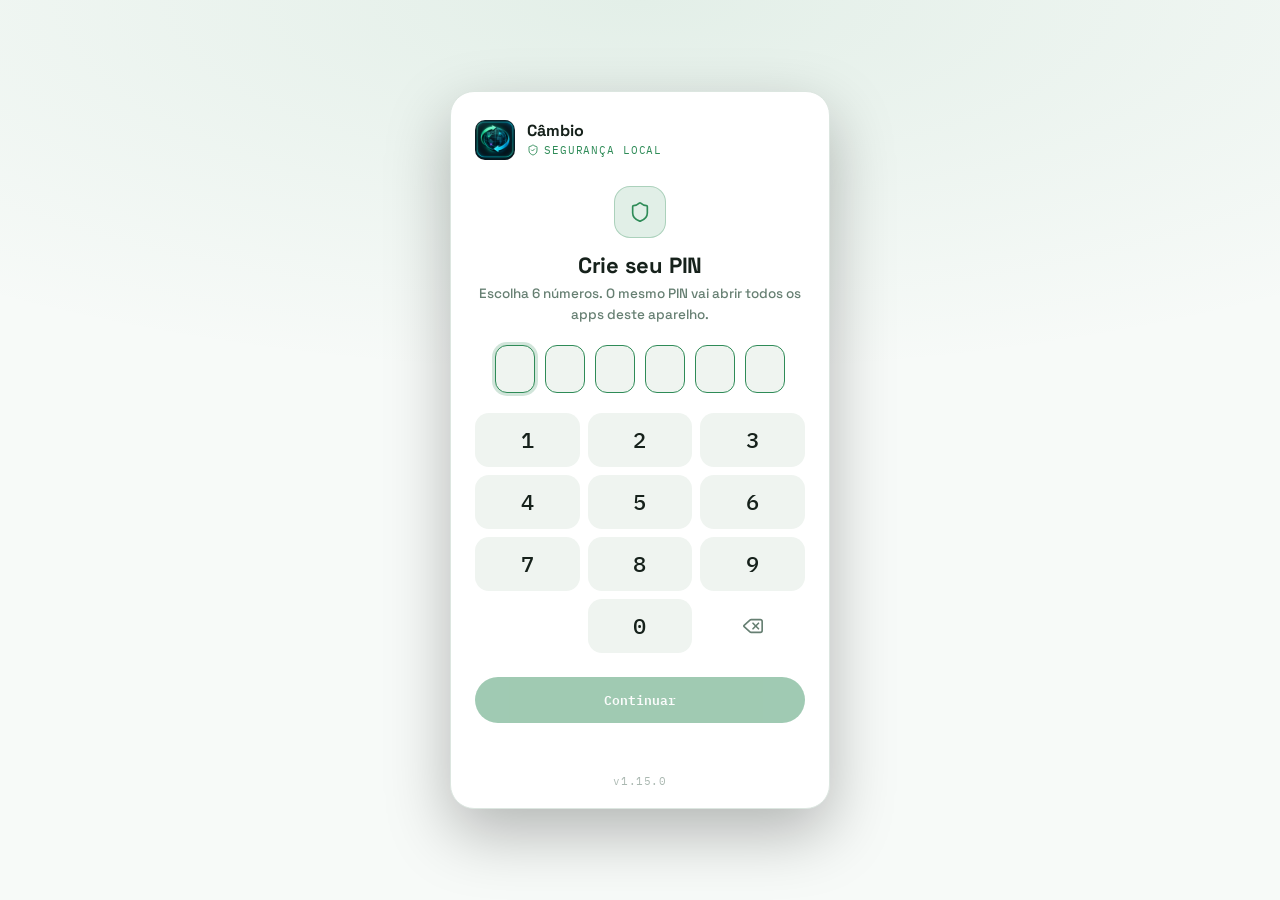
==== src/index.html @ be4498f1 "feat: 12 palavras no lugar do código de recuperação (v1.15.0) - 12 palavras (BIP39, lista oficial em" ====
<!DOCTYPE html>
<html lang="pt-BR" class="vault-locked" data-vault-version="1.15.0" data-vault-app="cambio-sim" data-vault-name="Câmbio">
<head>
<meta charset="UTF-8">
<meta name="viewport" content="width=device-width, initial-scale=1, viewport-fit=cover">
<meta name="theme-color" content="#0E1210">
<meta http-equiv="Content-Security-Policy" content="default-src 'self'; script-src 'self' https://www.gstatic.com https://www.google.com; style-src 'self' 'unsafe-inline'; font-src 'self'; connect-src 'self' https://firestore.googleapis.com https://content-firebaseappcheck.googleapis.com https://www.google.com https://economia.awesomeapi.com.br https://cdn.jsdelivr.net https://api.frankfurter.dev https://api.binance.com; img-src 'self' data:; manifest-src 'self'; frame-src https://www.google.com; object-src 'none'; base-uri 'self'; form-action 'self'; worker-src 'self';">
<meta name="referrer" content="no-referrer">
<link rel="manifest" href="manifest.json">
<link rel="icon" href="cambio-icon-192.png" sizes="192x192" type="image/png">
<link rel="apple-touch-icon" href="cambio-icon-512.png">
<title>Câmbio — Moedas & Simulador VET</title>
<!-- Log de erros: primeiro script, para pegar erros desde o início -->
<script src="apoio/stk-pkg-erros.js" data-app="CAMBIO"></script>
<link rel="stylesheet" href="fonts/fonts.css">
<link rel="stylesheet" href="css/style.css">
<link rel="stylesheet" href="stk-pkg-secure-ui.css">
<link rel="stylesheet" href="apoio/apoio.css" id="dz-style">
</head>
<body>

<div class="page">

  <header class="app-head">
    <div class="vp-bar" data-vault-profile-slot></div>
    <div class="app-head-text">
      <div class="eyebrow">CÂMBIO · TAXAS AO VIVO</div>
      <h1>Câmbio</h1>
      <p class="lede">USD, EUR, BTC, GBP, CAD e ARS em relação ao real.</p>
    </div>
  </header>

  <!-- Seletor de Moedas Expandido -->
  <div class="tabs-seed" id="currency-tabs" role="group" aria-label="Moeda" style="margin-top:18px;">
    <button type="button" class="tab-btn-seed active" data-cur="USD" aria-pressed="true">USD</button>
    <button type="button" class="tab-btn-seed" data-cur="EUR" aria-pressed="false">EUR</button>
    <button type="button" class="tab-btn-seed" data-cur="BTC" aria-pressed="false">BTC</button>
    <button type="button" class="tab-btn-seed" data-cur="GBP" aria-pressed="false">GBP</button>
    <button type="button" class="tab-btn-seed" data-cur="CAD" aria-pressed="false">CAD</button>
    <button type="button" class="tab-btn-seed" data-cur="ARS" aria-pressed="false">ARS</button>
  </div>

  <h2>Cotação <span class="count pair-label" id="pair-label">USD <i data-icon="arrow-left-right" data-size="12"></i> BRL</span></h2>
  <div class="card" id="board" aria-live="polite">
    <div class="hero-seed">
      <div class="hero-label-seed" id="board-label">DÓLAR COMERCIAL — COMPRA</div>
      <div class="hero-amount-seed skeleton-block" id="rate-value">0,0000</div>
      <div class="hero-delta-row">
        <div class="hero-delta-seed warn" id="rate-delta">—</div>
        <div class="alert-badge" id="alert-badge">alerta ativo</div>
      </div>
    </div>
    <div class="updated-at" id="updated-at">carregando…</div>

    <div class="bidask-grid">
      <div class="bidask-card">
        <div class="k">COMPRA (BID)</div>
        <div class="v skeleton-block" id="bid-value">0,0000</div>
      </div>
      <div class="bidask-card">
        <div class="k">VENDA (ASK)</div>
        <div class="v skeleton-block" id="ask-value">0,0000</div>
      </div>
    </div>

    <!-- Histórico / Sparkline com Tooltip -->
    <div class="spark-wrap">
      <div class="tabs-seed small" role="group" aria-label="Período" style="margin-bottom:14px;">
        <button type="button" class="tab-btn-seed" id="per-7d">7D</button>
        <button type="button" class="tab-btn-seed active" id="per-30d">30D</button>
        <button type="button" class="tab-btn-seed" id="per-90d">90D</button>
        <button type="button" class="tab-btn-seed" id="per-1a">1A</button>
      </div>
      <div class="spark-tooltip" id="spark-tooltip"></div>
      <svg id="spark" viewBox="0 0 400 68" preserveAspectRatio="none"></svg>
      <div class="spark-skeleton skeleton-block" id="spark-skeleton"></div>
      <div class="spark-labels">
        <span id="spark-start">—</span>
        <span id="spark-end">hoje</span>
      </div>
    </div>

    <div class="stat-grid-seed" style="margin-top:18px;">
      <div class="stat-card-seed">
        <div class="k">MÁXIMA</div>
        <div class="v skeleton-block" id="stat-high">0,0000</div>
      </div>
      <div class="stat-card-seed">
        <div class="k">MÍNIMA</div>
        <div class="v skeleton-block" id="stat-low">0,0000</div>
      </div>
      <div class="stat-card-seed">
        <div class="k">VARIAÇÃO</div>
        <div class="v skeleton-block" id="stat-var">0,00%</div>
      </div>
    </div>

    <div class="alert-seed danger" id="currency-error" role="alert"></div>

    <div class="refresh-row">
      <button class="btn-seed btn-secondary-seed btn-full" id="refresh" type="button"><i data-icon="refresh" data-size="15"></i> Atualizar cotação</button>
      <span class="auto-note" id="auto-note">auto 5min</span>
    </div>
  </div>

  <!-- Botões para abrir as Ferramentas em Modal -->
  <div class="quick-tools-grid">
    <button type="button" class="btn-tool" id="btn-open-vet">
      <span class="tool-icon"><i data-icon="calculator" data-size="18"></i></span>
      <span class="tool-info">
        <span>Simulador VET</span>
        <small>IOF e Spread bancário</small>
      </span>
    </button>
    <button type="button" class="btn-tool" id="btn-open-alert">
      <span class="tool-icon"><i data-icon="bell" data-size="18"></i></span>
      <span class="tool-info">
        <span>Alerta de Cotação</span>
        <small>Notificação de preço</small>
      </span>
    </button>
  </div>

  <!-- Conversor Direto -->
  <h2>Conversor</h2>
  <div class="card col-gap">
    <div class="converter-grid">
      <div>
        <label class="field-label" for="conv-input" id="conv-input-label">USD</label>
        <input type="text" id="conv-input" inputmode="decimal" value="1,00">
      </div>
      <button type="button" class="invert-btn" id="conv-invert" aria-label="Inverter sentido da conversão"><i data-icon="arrow-left-right" data-size="18"></i></button>
      <div>
        <label class="field-label" for="conv-output" id="conv-output-label">BRL</label>
        <input type="text" id="conv-output" inputmode="decimal" value="—" readonly>
      </div>
    </div>
    <button class="btn-seed btn-primary-seed btn-full" id="btn-add-log" type="button" style="margin-top:6px;"><i data-icon="plus" data-size="16"></i> Adicionar ao histórico</button>
  </div>

  <!-- Histórico de Conversões -->
  <h2>Últimas conversões <button type="button" class="link-btn" id="clear-log">limpar</button></h2>
  <div class="card" id="log-card">
    <div id="log-list"><div class="empty-note">Nenhuma conversão salva ainda. Toque em Adicionar ao histórico.</div></div>
  </div>

  <div class="alert-seed danger" id="status" role="alert"></div>

  <!-- MODAL: Simulador VET (Oculto na página) -->
  <div class="modal-overlay" id="modal-vet" role="dialog" aria-modal="true" aria-labelledby="modal-vet-title">
    <div class="modal-box">
      <div class="modal-header">
        <div>
          <h3 id="modal-vet-title">Simulador VET</h3>
          <div class="modal-subtitle">Valor Efetivo Total & Custos</div>
        </div>
        <button type="button" class="modal-close-btn" data-close="modal-vet" aria-label="Fechar modal"><i data-icon="x" data-size="16"></i></button>
      </div>
      <div class="modal-body col-gap">
        <div class="vet-grid">
          <div>
            <label class="field-label" for="vet-amount">Quantia Estrangeira</label>
            <input type="text" id="vet-amount" inputmode="decimal" value="1.000,00">
          </div>
          <div>
            <label class="field-label" for="vet-spread">Spread Bancário (%)</label>
            <input type="text" id="vet-spread" inputmode="decimal" value="5,50" aria-describedby="vet-spread-hint">
          </div>
        </div>
        <div class="field-hint" id="vet-spread-hint">Padrão estimado para a modalidade. É estimativa de mercado, não é norma: cada instituição define o seu spread.</div>
        <div>
          <label class="field-label" for="vet-iof">Modalidade / Alíquota IOF</label>
          <select id="vet-iof">
            <option value="especie">Dinheiro em Espécie (IOF 3,5%)</option>
            <option value="cartao">Cartão de Crédito / Débito Internacional (IOF 3,5%)</option>
            <option value="remessa_mesma_titularidade">Conta Internacional Própria (IOF 3,5%)</option>
            <option value="remessa_outra_titularidade">Remessa para Terceiros (IOF 3,5%)</option>
            <option value="remessa_investimento">Remessa para Investimento, recursos próprios (IOF 1,1%)</option>
            <option value="ingresso_recursos">Ingresso de Recursos do Exterior (IOF 0,38%)</option>
            <option value="nenhum">Isento / Sem IOF (0,0%)</option>
          </select>
        </div>
        <div class="vet-grid">
          <div>
            <label class="field-label" for="vet-fee-fixed">Tarifa fixa (R$)</label>
            <input type="text" id="vet-fee-fixed" inputmode="decimal" value="0,00">
          </div>
          <div>
            <label class="field-label" for="vet-fee-pct">Tarifa percentual (%)</label>
            <input type="text" id="vet-fee-pct" inputmode="decimal" value="0,00">
          </div>
        </div>

        <div class="alert-seed danger" id="vet-error" role="alert"></div>
        <div id="vet-warnings" class="vet-warnings" aria-live="polite"></div>

        <div class="vet-result-card">
          <div class="line">
            <span>Valor sem spread:</span>
            <span id="vet-base">—</span>
          </div>
          <div class="line">
            <span>Câmbio com Spread:</span>
            <strong id="vet-commercial">—</strong>
          </div>
          <div class="line">
            <span>Custo do Spread:</span>
            <span id="vet-spread-cost">—</span>
          </div>
          <div class="line">
            <span>Custo do IOF:</span>
            <span id="vet-iof-cost">—</span>
          </div>
          <div class="line">
            <span>Tarifas:</span>
            <span id="vet-fee-cost">—</span>
          </div>
          <div class="line">
            <span>VET (total ÷ quantia):</span>
            <strong id="vet-rate">—</strong>
          </div>
          <div class="line highlight">
            <span>Total a Pagar:</span>
            <strong id="vet-total">—</strong>
          </div>
        </div>
        <p class="vet-disclaimer">VET = total em R$ (câmbio com spread + IOF + tarifas) ÷ quantia em moeda estrangeira, conforme a lógica da Res. BCB 277/2022. Simulação informativa: não é oferta nem orientação tributária. O VET que vale é o informado pela instituição antes de você fechar a operação.</p>
      </div>
    </div>
  </div>

  <!-- MODAL: Alerta de Cotação (Oculto na página) -->
  <div class="modal-overlay" id="modal-alert" role="dialog" aria-modal="true" aria-labelledby="modal-alert-title">
    <div class="modal-box">
      <div class="modal-header">
        <div>
          <h3 id="modal-alert-title">Alerta de Cotação (<span id="alert-currency-label">USD</span>)</h3>
          <div class="modal-subtitle">Notificações e limites de preço</div>
        </div>
        <button type="button" class="modal-close-btn" data-close="modal-alert" aria-label="Fechar modal"><i data-icon="x" data-size="16"></i></button>
      </div>
      <div class="modal-body col-gap">
        <div>
          <label class="field-label" for="alert-value">Avisar quando 1 <span id="alert-cur-name">USD</span> valer, em BRL</label>
          <input type="text" id="alert-value" inputmode="decimal" placeholder="ex: 5,40">
        </div>
        <div class="alert-dir-toggle">
          <button type="button" class="alert-dir-btn active" id="alert-dir-above"><i data-icon="arrow-up" data-size="15"></i> acima de</button>
          <button type="button" class="alert-dir-btn" id="alert-dir-below"><i data-icon="arrow-down" data-size="15"></i> abaixo de</button>
        </div>
        <div class="row-gap">
          <button class="btn-seed btn-primary-seed" id="alert-save" type="button" style="flex:1;">Salvar alerta</button>
          <button class="btn-seed btn-secondary-seed" id="alert-clear" type="button">Remover</button>
        </div>
        <button class="btn-seed btn-secondary-seed btn-full" id="btn-notify-perm" type="button"><i data-icon="bell" data-size="15"></i> Ativar notificações push</button>
        <div class="empty-note" id="alert-status"></div>
      </div>
    </div>
  </div>

  <footer>
    FONTE DE DADOS: AwesomeAPI (economia.awesomeapi.com.br)<br>
    Cotações de mercado são informativas e sujeitas a variação contínua.
    <p class="footer-disclaimer">
      As simulações não são oferta nem orientação tributária. O VET vinculante é o que a instituição informa antes de fechar a operação.
      Alíquotas de IOF conforme o Decreto 12.499/2025 (verificado em 30/09/2026). Para criptoativos, remessas a terceiros ou
      investimento no exterior, consulte um contador ou tributarista.
    </p>
  </footer>
</div>

<script src="js/cambio-engine.js"></script>
<script src="js/quote-sources.js"></script>
<script src="stk-pkg-financ-icons.js"></script>
<script src="stk-pkg-bip39-pt.js"></script>
<script src="stk-pkg-secure-vault.js"></script>
<script src="stk-pkg-secure-ui.js"></script>
<script src="js/app.js"></script>
<script src="apoio/stk-pkg-feedback.js"></script>
<script src="apoio/stk-pkg-doacao.js" data-app="CAMBIO" data-flutuante="false"></script>
</body>
</html>
---- src/fonts/fonts.css ----
/* Fontes servidas pelo próprio app (sem Google): Space Grotesk e IBM Plex Mono, licença SIL OFL 1.1. Só latin e latin-ext. */
@font-face {
  font-family: 'IBM Plex Mono';
  font-style: normal;
  font-weight: 400;
  font-display: swap;
  src: url(ibm-plex-mono-latin-ext-400.woff2) format('woff2');
  unicode-range: U+0100-02BA, U+02BD-02C5, U+02C7-02CC, U+02CE-02D7, U+02DD-02FF, U+0304, U+0308, U+0329, U+1D00-1DBF, U+1E00-1E9F, U+1EF2-1EFF, U+2020, U+20A0-20AB, U+20AD-20C0, U+2113, U+2C60-2C7F, U+A720-A7FF;
}
@font-face {
  font-family: 'IBM Plex Mono';
  font-style: normal;
  font-weight: 400;
  font-display: swap;
  src: url(ibm-plex-mono-latin-400.woff2) format('woff2');
  unicode-range: U+0000-00FF, U+0131, U+0152-0153, U+02BB-02BC, U+02C6, U+02DA, U+02DC, U+0304, U+0308, U+0329, U+2000-206F, U+20AC, U+2122, U+2191, U+2193, U+2212, U+2215, U+FEFF, U+FFFD;
}
@font-face {
  font-family: 'IBM Plex Mono';
  font-style: normal;
  font-weight: 500;
  font-display: swap;
  src: url(ibm-plex-mono-latin-ext-500.woff2) format('woff2');
  unicode-range: U+0100-02BA, U+02BD-02C5, U+02C7-02CC, U+02CE-02D7, U+02DD-02FF, U+0304, U+0308, U+0329, U+1D00-1DBF, U+1E00-1E9F, U+1EF2-1EFF, U+2020, U+20A0-20AB, U+20AD-20C0, U+2113, U+2C60-2C7F, U+A720-A7FF;
}
@font-face {
  font-family: 'IBM Plex Mono';
  font-style: normal;
  font-weight: 500;
  font-display: swap;
  src: url(ibm-plex-mono-latin-500.woff2) format('woff2');
  unicode-range: U+0000-00FF, U+0131, U+0152-0153, U+02BB-02BC, U+02C6, U+02DA, U+02DC, U+0304, U+0308, U+0329, U+2000-206F, U+20AC, U+2122, U+2191, U+2193, U+2212, U+2215, U+FEFF, U+FFFD;
}
@font-face {
  font-family: 'IBM Plex Mono';
  font-style: normal;
  font-weight: 600;
  font-display: swap;
  src: url(ibm-plex-mono-latin-ext-600.woff2) format('woff2');
  unicode-range: U+0100-02BA, U+02BD-02C5, U+02C7-02CC, U+02CE-02D7, U+02DD-02FF, U+0304, U+0308, U+0329, U+1D00-1DBF, U+1E00-1E9F, U+1EF2-1EFF, U+2020, U+20A0-20AB, U+20AD-20C0, U+2113, U+2C60-2C7F, U+A720-A7FF;
}
@font-face {
  font-family: 'IBM Plex Mono';
  font-style: normal;
  font-weight: 600;
  font-display: swap;
  src: url(ibm-plex-mono-latin-600.woff2) format('woff2');
  unicode-range: U+0000-00FF, U+0131, U+0152-0153, U+02BB-02BC, U+02C6, U+02DA, U+02DC, U+0304, U+0308, U+0329, U+2000-206F, U+20AC, U+2122, U+2191, U+2193, U+2212, U+2215, U+FEFF, U+FFFD;
}
@font-face {
  font-family: 'Space Grotesk';
  font-style: normal;
  font-weight: 500;
  font-display: swap;
  src: url(space-grotesk-latin-ext.woff2) format('woff2');
  unicode-range: U+0100-02BA, U+02BD-02C5, U+02C7-02CC, U+02CE-02D7, U+02DD-02FF, U+0304, U+0308, U+0329, U+1D00-1DBF, U+1E00-1E9F, U+1EF2-1EFF, U+2020, U+20A0-20AB, U+20AD-20C0, U+2113, U+2C60-2C7F, U+A720-A7FF;
}
@font-face {
  font-family: 'Space Grotesk';
  font-style: normal;
  font-weight: 500;
  font-display: swap;
  src: url(space-grotesk-latin.woff2) format('woff2');
  unicode-range: U+0000-00FF, U+0131, U+0152-0153, U+02BB-02BC, U+02C6, U+02DA, U+02DC, U+0304, U+0308, U+0329, U+2000-206F, U+20AC, U+2122, U+2191, U+2193, U+2212, U+2215, U+FEFF, U+FFFD;
}
@font-face {
  font-family: 'Space Grotesk';
  font-style: normal;
  font-weight: 600;
  font-display: swap;
  src: url(space-grotesk-latin-ext.woff2) format('woff2');
  unicode-range: U+0100-02BA, U+02BD-02C5, U+02C7-02CC, U+02CE-02D7, U+02DD-02FF, U+0304, U+0308, U+0329, U+1D00-1DBF, U+1E00-1E9F, U+1EF2-1EFF, U+2020, U+20A0-20AB, U+20AD-20C0, U+2113, U+2C60-2C7F, U+A720-A7FF;
}
@font-face {
  font-family: 'Space Grotesk';
  font-style: normal;
  font-weight: 600;
  font-display: swap;
  src: url(space-grotesk-latin.woff2) format('woff2');
  unicode-range: U+0000-00FF, U+0131, U+0152-0153, U+02BB-02BC, U+02C6, U+02DA, U+02DC, U+0304, U+0308, U+0329, U+2000-206F, U+20AC, U+2122, U+2191, U+2193, U+2212, U+2215, U+FEFF, U+FFFD;
}
@font-face {
  font-family: 'Space Grotesk';
  font-style: normal;
  font-weight: 700;
  font-display: swap;
  src: url(space-grotesk-latin-ext.woff2) format('woff2');
  unicode-range: U+0100-02BA, U+02BD-02C5, U+02C7-02CC, U+02CE-02D7, U+02DD-02FF, U+0304, U+0308, U+0329, U+1D00-1DBF, U+1E00-1E9F, U+1EF2-1EFF, U+2020, U+20A0-20AB, U+20AD-20C0, U+2113, U+2C60-2C7F, U+A720-A7FF;
}
@font-face {
  font-family: 'Space Grotesk';
  font-style: normal;
  font-weight: 700;
  font-display: swap;
  src: url(space-grotesk-latin.woff2) format('woff2');
  unicode-range: U+0000-00FF, U+0131, U+0152-0153, U+02BB-02BC, U+02C6, U+02DA, U+02DC, U+0304, U+0308, U+0329, U+2000-206F, U+20AC, U+2122, U+2191, U+2193, U+2212, U+2215, U+FEFF, U+FFFD;
}
---- src/css/style.css ----
:root {
  --bg: #0E1210;
  --surface: #171D1A;
  --surface-2: #202824;
  --line: #2C3733;
  --ink: #EAF0EC;
  --ink-dim: #8FA098;
  --accent: #6FCF97;
  --accent-dim: #4A8A67;
  --up: #6FCF97;
  --down: #E08585;
  --warn: #E0C185;
  --info: #7FA6CF;
  box-sizing: border-box;
  padding-top: env(safe-area-inset-top, 0px);
  padding-bottom: env(safe-area-inset-bottom, 0px);
}

/* Tema claro: segue o sistema do aparelho. */
@media (prefers-color-scheme: light) {
  :root {
    --bg: #F7FAF8; --surface: #FFFFFF; --surface-2: #EFF4F0; --line: #DCE6E0;
    --ink: #16211B; --ink-dim: #667F72; --accent: #2E8B57; --accent-dim: #4EA976;
    --up: #2E8B57; --down: #C1584A; --warn: #9A7B2E; --info: #3F6E9E;
  }
}

* { box-sizing: inherit; }

html, body {
  margin: 0;
  background: var(--bg);
  color: var(--ink);
  font-family: 'Space Grotesk', -apple-system, BlinkMacSystemFont, "Segoe UI", Roboto, sans-serif;
}

.page {
  max-width: 560px;
  margin: 0 auto;
  padding: 24px 18px 60px;
}

.eyebrow {
  font-family: 'IBM Plex Mono', monospace;
  font-size: 12px;
  color: var(--accent);
  margin-bottom: 6px;
  letter-spacing: 0.5px;
}

h1 {
  font-size: 26px;
  font-weight: 700;
  margin: 0 0 4px;
}

.lede {
  font-family: 'IBM Plex Mono', monospace;
  font-size: 12px;
  color: var(--ink-dim);
  margin-bottom: 6px;
}

h2 {
  font-size: 15px;
  font-weight: 600;
  color: var(--ink-dim);
  margin: 34px 0 12px;
  padding-bottom: 8px;
  border-bottom: 1px solid var(--line);
  display: flex;
  justify-content: space-between;
  align-items: baseline;
}

h2 .count {
  font-family: 'IBM Plex Mono', monospace;
  font-size: 11px;
}

h2 .link-btn {
  font-family: 'IBM Plex Mono', monospace;
  font-size: 11px;
  color: var(--ink-dim);
  background: none;
  border: none;
  cursor: pointer;
  padding: 0;
}

h2 .link-btn:hover {
  color: var(--down);
}

.card {
  background: var(--surface);
  border: 1px solid var(--line);
  border-radius: 16px;
  padding: 18px;
}

.row-gap {
  display: flex;
  gap: 10px;
  flex-wrap: wrap;
  align-items: center;
}

.col-gap {
  display: flex;
  flex-direction: column;
  gap: 12px;
}

/* Tabs */
.tabs-seed {
  display: flex;
  background: var(--surface);
  border: 1px solid var(--line);
  border-radius: 999px;
  padding: 4px;
  overflow-x: auto;
}

.tabs-seed.small {
  padding: 3px;
}

.tab-btn-seed {
  flex: 1;
  min-width: 50px;
  padding: 10px;
  border: none;
  border-radius: 999px;
  background: transparent;
  color: var(--ink-dim);
  font-family: 'IBM Plex Mono', monospace;
  font-size: 13px;
  cursor: pointer;
  text-align: center;
  transition: all 0.15s ease;
}

.tabs-seed.small .tab-btn-seed {
  padding: 8px 6px;
  font-size: 11.5px;
}

.tab-btn-seed.active {
  background: var(--surface-2);
  color: var(--accent);
  font-weight: 600;
}

/* Badges */
.badge-seed {
  display: inline-block;
  padding: 3px 10px;
  border-radius: 999px;
  font-family: 'IBM Plex Mono', monospace;
  font-size: 11px;
}

.badge-seed.pos { background: rgba(111,207,151,0.15); color: var(--up); }
.badge-seed.neg { background: rgba(224,133,133,0.15); color: var(--down); }
.badge-seed.warn { background: rgba(224,193,133,0.15); color: var(--warn); }

/* Hero KPI */
.hero-seed {
  text-align: center;
  padding: 8px 0;
}

.hero-label-seed {
  font-family: 'IBM Plex Mono', monospace;
  font-size: 12px;
  color: var(--ink-dim);
  margin-bottom: 8px;
}

.hero-amount-seed {
  font-size: 36px;
  font-weight: 700;
  font-family: 'IBM Plex Mono', monospace;
  font-variant-numeric: tabular-nums;
}

.hero-delta-row {
  display: flex;
  gap: 8px;
  justify-content: center;
  align-items: center;
  margin-top: 8px;
  flex-wrap: wrap;
}

.hero-delta-seed {
  display: inline-flex;
  padding: 5px 12px;
  border-radius: 999px;
  font-family: 'IBM Plex Mono', monospace;
  font-size: 13px;
}

.hero-delta-seed.pos { background: rgba(111,207,151,0.15); color: var(--up); }
.hero-delta-seed.neg { background: rgba(224,133,133,0.15); color: var(--down); }
.hero-delta-seed.warn { background: rgba(224,193,133,0.15); color: var(--warn); }

.alert-badge {
  display: none;
  padding: 5px 12px;
  border-radius: 999px;
  font-family: 'IBM Plex Mono', monospace;
  font-size: 12px;
  background: rgba(224,193,133,0.15);
  color: var(--warn);
}

.alert-badge.show {
  display: inline-flex;
}

/* Bid / Ask grid */
.bidask-grid {
  display: grid;
  grid-template-columns: 1fr 1fr;
  gap: 10px;
  margin-top: 16px;
}

.bidask-card {
  background: var(--surface-2);
  border-radius: 16px;
  padding: 12px 14px;
  text-align: center;
}

.bidask-card .k {
  font-family: 'IBM Plex Mono', monospace;
  font-size: 10.5px;
  color: var(--ink-dim);
}

.bidask-card .v {
  font-family: 'IBM Plex Mono', monospace;
  font-size: 16px;
  margin-top: 4px;
}

/* Grid estatísticas 3 colunas */
.stat-grid-seed {
  display: grid;
  grid-template-columns: repeat(3, 1fr);
  gap: 10px;
}

.stat-card-seed {
  background: var(--surface-2);
  border-radius: 16px;
  padding: 12px 14px;
}

.stat-card-seed .k {
  font-family: 'IBM Plex Mono', monospace;
  font-size: 10.5px;
  color: var(--ink-dim);
}

.stat-card-seed .v {
  font-family: 'IBM Plex Mono', monospace;
  font-size: 16px;
  margin-top: 4px;
}

/* Botões */
.btn-seed {
  font-family: 'IBM Plex Mono', monospace;
  font-size: 14px;
  padding: 12px 18px;
  border-radius: 999px;
  border: none;
  cursor: pointer;
  transition: opacity 0.15s ease;
}

.btn-primary-seed {
  background: var(--accent);
  color: var(--bg);
  font-weight: 600;
}

.btn-secondary-seed {
  background: var(--surface-2);
  color: var(--ink);
  border: 1px solid var(--line);
}

.btn-full {
  width: 100%;
}

.btn-seed:disabled {
  opacity: 0.6;
  cursor: default;
}

/* Alertas e Erros */
.alert-seed {
  padding: 13px 14px;
  border-radius: 12px;
  font-size: 13.5px;
  line-height: 1.4;
  display: none;
}

.alert-seed.show {
  display: block;
}

.alert-seed.danger {
  background: rgba(224,133,133,0.12);
  border: 1px solid rgba(224,133,133,0.3);
  color: var(--ink);
}

.alert-seed.warn-box {
  background: rgba(224,193,133,0.12);
  border: 1px solid rgba(224,193,133,0.3);
  color: var(--ink);
  margin-top: 12px;
}

/* Campos de Formulário */
label.field-label {
  display: block;
  font-family: 'IBM Plex Mono', monospace;
  font-size: 11px;
  color: var(--ink-dim);
  margin-bottom: 6px;
}

input[type=text], input[type=number], select {
  width: 100%;
  background: var(--surface-2);
  border: 1px solid var(--line);
  border-radius: 8px;
  color: var(--ink);
  font-family: 'IBM Plex Mono', monospace;
  font-size: 15px;
  padding: 10px 12px;
  font-variant-numeric: tabular-nums;
  box-sizing: border-box;
}

select {
  appearance: none;
  background-image: url("data:image/svg+xml;charset=UTF-8,%3Csvg%20xmlns%3D%22http%3A%2F%2Fwww.w3.org%2F2000%2Fsvg%22%20width%3D%2212%22%20height%3D%2212%22%20viewBox%3D%220%200%2024%2024%22%20fill%3D%22none%22%20stroke%3D%22%238FA098%22%20stroke-width%3D%222%22%3E%3Cpolyline%20points%3D%226%209%2012%2015%2018%209%22%3E%3C%2Fpolyline%3E%3C%2Fsvg%3E");
  background-repeat: no-repeat;
  background-position: right 12px center;
  padding-right: 32px;
  cursor: pointer;
}

input:focus-visible, select:focus-visible {
  outline: 2px solid var(--accent);
  outline-offset: 1px;
}

input[readonly] {
  color: var(--accent);
}

/* Skeleton loader */
.skeleton-block {
  position: relative;
  color: transparent !important;
  overflow: hidden;
}

.skeleton-block::after {
  content: '';
  position: absolute;
  inset: 0;
  border-radius: inherit;
  background: linear-gradient(90deg, var(--surface-2) 25%, var(--line) 50%, var(--surface-2) 75%);
  background-size: 200% 100%;
  animation: shimmer 1.4s ease-in-out infinite;
}

@keyframes shimmer {
  0% { background-position: 200% 0; }
  100% { background-position: -200% 0; }
}

.spark-skeleton {
  height: 68px;
  border-radius: 8px;
  display: none;
}

.spark-skeleton.show {
  display: block;
}

#spark.hide {
  display: none;
}

/* Sparkline interativo */
.updated-at {
  font-family: 'IBM Plex Mono', monospace;
  font-size: 11px;
  color: var(--ink-dim);
  text-align: center;
  margin-top: 10px;
}

.spark-wrap {
  position: relative;
  margin-top: 20px;
  border-top: 1px solid var(--line);
  padding-top: 16px;
}

.spark-wrap svg {
  display: block;
  width: 100%;
  height: 68px;
  overflow: visible;
  touch-action: none;
}

.spark-labels {
  display: flex;
  justify-content: space-between;
  font-family: 'IBM Plex Mono', monospace;
  font-size: 10.5px;
  color: var(--ink-dim);
  margin-top: 6px;
}

/* Tooltip do gráfico */
.spark-tooltip {
  position: absolute;
  top: 10px;
  left: 50%;
  transform: translateX(-50%);
  background: var(--surface-2);
  border: 1px solid var(--accent-dim);
  padding: 4px 8px;
  border-radius: 6px;
  font-family: 'IBM Plex Mono', monospace;
  font-size: 11px;
  color: var(--accent);
  pointer-events: none;
  display: none;
}
.spark-tooltip.show { display: block; }

/* Grid do conversor */
.converter-grid {
  display: grid;
  grid-template-columns: 1fr auto 1fr;
  gap: 10px;
  align-items: center;
}

.invert-btn {
  width: 40px;
  height: 40px;
  margin-top: 18px;
  border-radius: 50%;
  background: var(--surface-2);
  border: 1px solid var(--line);
  color: var(--accent);
  font-size: 16px;
  line-height: 1;
  cursor: pointer;
  display: flex;
  align-items: center;
  justify-content: center;
  transition: transform 0.15s ease;
}

.invert-btn:hover {
  border-color: var(--accent);
}

.invert-btn:active {
  transform: rotate(180deg);
}

.invert-btn:focus-visible {
  outline: 2px solid var(--accent);
  outline-offset: 2px;
}

.refresh-row {
  display: flex;
  justify-content: space-between;
  align-items: center;
  gap: 10px;
  margin-top: 18px;
}

.auto-note {
  font-family: 'IBM Plex Mono', monospace;
  font-size: 10.5px;
  color: var(--ink-dim);
  white-space: nowrap;
}

footer {
  margin-top: 30px;
  font-family: 'IBM Plex Mono', monospace;
  font-size: 10.5px;
  color: var(--ink-dim);
  text-align: center;
  line-height: 1.6;
}

.footer-disclaimer {
  margin: 12px auto 0;
  max-width: 520px;
  text-align: left;
}

/* Simulador VET: dicas, avisos e disclaimer */
.field-hint {
  color: var(--ink-dim);
  font-size: 12px;
  line-height: 1.4;
  margin-top: -6px;
}

.vet-warnings {
  display: flex;
  flex-direction: column;
  gap: 8px;
}

.vet-warnings .alert-seed {
  margin-top: 0;
}

.vet-warnings .vet-info {
  color: var(--ink-dim);
  font-size: 12.5px;
  line-height: 1.4;
}

.vet-disclaimer {
  color: var(--ink-dim);
  font-size: 11.5px;
  line-height: 1.5;
  margin: 0;
}

/* Timeline */
.timeline-item-seed {
  display: flex;
  gap: 12px;
  padding: 11px 0;
  border-bottom: 1px dotted var(--line);
}

.timeline-item-seed:last-child {
  border-bottom: none;
}

.timeline-dot-seed {
  width: 8px;
  height: 8px;
  border-radius: 50%;
  margin-top: 7px;
  flex-shrink: 0;
  background: var(--accent);
}

.timeline-item-seed .when {
  font-family: 'IBM Plex Mono', monospace;
  font-size: 11.5px;
  color: var(--ink-dim);
}

.timeline-item-seed .what {
  font-size: 14.5px;
}

.empty-note {
  color: var(--ink-dim);
  font-size: 13px;
  padding: 4px 0;
  font-family: 'IBM Plex Mono', monospace;
}

/* Alertas de cotação */
.alert-dir-toggle {
  display: flex;
  gap: 8px;
}

.alert-dir-btn {
  flex: 1;
  padding: 9px;
  border-radius: 10px;
  border: 1px solid var(--line);
  background: var(--surface-2);
  color: var(--ink-dim);
  font-family: 'IBM Plex Mono', monospace;
  font-size: 13px;
  cursor: pointer;
}

.alert-dir-btn.active {
  border-color: var(--accent);
  color: var(--accent);
}

/* Seção de Simulador VET (Valor Efetivo Total) */
.vet-grid {
  display: grid;
  grid-template-columns: 1fr 1fr;
  gap: 10px;
}

.vet-result-card {
  background: var(--surface-2);
  border-radius: 12px;
  padding: 14px;
  display: flex;
  flex-direction: column;
  gap: 6px;
}

.vet-result-card .line {
  display: flex;
  justify-content: space-between;
  font-family: 'IBM Plex Mono', monospace;
  font-size: 12px;
}

.vet-result-card .line.highlight {
  border-top: 1px solid var(--line);
  padding-top: 6px;
  margin-top: 4px;
  color: var(--accent);
  font-weight: 600;
  font-size: 13.5px;
}

/* Modais flutuantes */
.modal-overlay {
  position: fixed;
  inset: 0;
  background: rgba(10, 14, 12, 0.75);
  backdrop-filter: blur(4px);
  -webkit-backdrop-filter: blur(4px);
  z-index: 999;
  display: flex;
  align-items: center;
  justify-content: center;
  padding: 16px;
  opacity: 0;
  pointer-events: none;
  transition: opacity 0.2s ease;
}

.modal-overlay.active {
  opacity: 1;
  pointer-events: auto;
}

.modal-box {
  background: var(--surface);
  border: 1px solid var(--line);
  border-radius: 20px;
  width: 100%;
  max-width: 520px;
  max-height: 90vh;
  overflow-y: auto;
  box-shadow: 0 16px 36px rgba(0, 0, 0, 0.5);
  transform: translateY(16px) scale(0.97);
  transition: transform 0.2s ease;
}

.modal-overlay.active .modal-box {
  transform: translateY(0) scale(1);
}

.modal-header {
  padding: 18px 20px 14px;
  border-bottom: 1px solid var(--line);
  display: flex;
  justify-content: space-between;
  align-items: center;
}

.modal-header h3 {
  margin: 0;
  font-size: 16px;
  font-weight: 700;
  color: var(--ink);
}

.modal-header .modal-subtitle {
  font-family: 'IBM Plex Mono', monospace;
  font-size: 11px;
  color: var(--accent);
  margin-top: 2px;
}

.modal-close-btn {
  background: var(--surface-2);
  border: 1px solid var(--line);
  color: var(--ink-dim);
  border-radius: 50%;
  width: 32px;
  height: 32px;
  display: flex;
  align-items: center;
  justify-content: center;
  cursor: pointer;
  font-size: 14px;
  transition: color 0.15s, border-color 0.15s;
}

.modal-close-btn:hover {
  color: var(--ink);
  border-color: var(--accent);
}

.modal-body {
  padding: 18px 20px 22px;
}

/* Barra de Ações Rápidas (Tools) */
.quick-tools-grid {
  display: grid;
  grid-template-columns: 1fr 1fr;
  gap: 10px;
  margin-top: 14px;
}

.btn-tool {
  background: var(--surface);
  border: 1px solid var(--line);
  border-radius: 14px;
  padding: 12px 14px;
  color: var(--ink);
  display: flex;
  align-items: center;
  gap: 10px;
  cursor: pointer;
  font-family: 'Space Grotesk', sans-serif;
  font-size: 13.5px;
  font-weight: 600;
  text-align: left;
  transition: border-color 0.15s, background 0.15s;
}

.btn-tool:hover {
  border-color: var(--accent);
  background: var(--surface-2);
}

.btn-tool .tool-icon {
  display: grid;
  place-items: center;
  width: 36px;
  height: 36px;
  flex-shrink: 0;
  border-radius: 10px;
  color: var(--accent);
  background: rgba(111,207,151,0.12);
}

.btn-tool .tool-info {
  display: flex;
  flex-direction: column;
}

.btn-tool .tool-info small {
  font-family: 'IBM Plex Mono', monospace;
  font-size: 10px;
  font-weight: 400;
  color: var(--ink-dim);
}

/* Ícones SVG (stk-pkg-financ-icons.js) */
.btn-seed, .alert-dir-btn { display: inline-flex; align-items: center; justify-content: center; gap: 8px; }
.hero-delta-seed { align-items: center; gap: 6px; }
.pair-label { display: inline-flex; align-items: center; gap: 4px; }
.modal-close-btn { display: grid; place-items: center; }
.fi-spin { animation: fi-spin 1s linear infinite; }
@keyframes fi-spin { to { transform: rotate(360deg); } }
@media (prefers-reduced-motion: reduce) { .fi-spin { animation: none; } }
---- src/stk-pkg-secure-ui.css ----
/* FINANC vault UI. Usa os tokens do app (--bg, --surface, --accent...) com fallback no tema escuro padrão. */
html.vault-locked body > :not(#vaultGate):not(.vault-dialog) { display:none !important; }
html.vault-locked body { min-height:100vh; min-height:100dvh; display:grid; place-items:center; margin:0; padding:20px 16px; box-sizing:border-box; background:var(--bg, #0e1210); color:var(--ink, #eaf0ec);
  background-image:radial-gradient(120% 60% at 50% 0%, color-mix(in srgb, var(--accent, #6fcf97) 10%, transparent), transparent 70%); }
.fi { display:inline-block; flex-shrink:0; vertical-align:middle; }

#vaultGate { box-sizing:border-box; width:min(100%, 380px); margin:0; padding:28px 24px 22px; text-align:center; background:var(--surface, #171d1a); color:var(--ink, #eaf0ec); border:1px solid var(--line, #2c3733); border-radius:24px; box-shadow:0 24px 64px rgba(0,0,0,.28); font:15px/1.5 'Space Grotesk', system-ui, sans-serif; }
#vaultGate [hidden], .vault-dialog [hidden] { display:none !important; }
.vault-brand { display:flex; align-items:center; gap:12px; margin-bottom:26px; text-align:left; }
.vault-logo { width:40px; height:40px; border-radius:10px; display:block; }
.vault-app-name { font-size:16px; font-weight:700; line-height:1.1; }
.vault-eyebrow { display:flex; align-items:center; gap:5px; margin-top:3px; color:var(--accent, #6fcf97); font:11px/1.4 'IBM Plex Mono', monospace; letter-spacing:.08em; }
.vault-badge { display:inline-grid; place-items:center; width:52px; height:52px; margin:0 auto 14px; border-radius:16px; color:var(--accent, #6fcf97); background:color-mix(in srgb, var(--accent, #6fcf97) 14%, transparent); border:1px solid color-mix(in srgb, var(--accent, #6fcf97) 30%, transparent); }
.vault-badge-danger { color:var(--down, #e08585); background:color-mix(in srgb, var(--down, #e08585) 14%, transparent); border-color:color-mix(in srgb, var(--down, #e08585) 30%, transparent); }
#vaultGate h1 { margin:0 0 6px; color:var(--ink, #eaf0ec); font-size:22px; line-height:1.2; letter-spacing:-.01em; }
#vaultGate p { margin:0 0 4px; color:var(--ink-dim, #8fa098); font-size:13.5px; line-height:1.5; }
#vaultForm { margin:20px 0 0; }

/* PIN: input real invisível sobre as 6 caixas */
.vault-pin-wrap { position:relative; margin:0 auto 20px; width:max-content; cursor:text; }
.vault-pin-input { position:absolute; inset:0; width:100%; height:100%; opacity:0; border:0; padding:0; margin:0; font-size:16px; caret-color:transparent; }
.vault-dots { display:flex; gap:10px; }
.vault-dots span { width:40px; height:48px; border-radius:12px; background:var(--surface-2, #202824); border:1px solid var(--line, #2c3733); display:grid; place-items:center; transition:border-color .15s, background .15s; }
.vault-dots span::after { content:''; width:12px; height:12px; border-radius:50%; background:var(--ink, #eaf0ec); transform:scale(0); transition:transform .15s; }
.vault-dots span.filled { border-color:color-mix(in srgb, var(--accent, #6fcf97) 55%, var(--line, #2c3733)); }
.vault-dots span.filled::after { transform:scale(1); }
.vault-pin-input:focus-visible + .vault-dots span:not(.filled) { border-color:var(--accent, #6fcf97); }
.vault-pin-input:focus-visible + .vault-dots span.filled + span:not(.filled), .vault-pin-input:focus-visible + .vault-dots span:first-child:not(.filled) { box-shadow:0 0 0 3px color-mix(in srgb, var(--accent, #6fcf97) 22%, transparent); }
.vault-shake { animation:vault-shake .4s; }
.vault-shake span { border-color:var(--down, #e08585) !important; }
@keyframes vault-shake { 20%,60% { transform:translateX(-8px); } 40%,80% { transform:translateX(8px); } }

/* Teclado numérico */
.vault-keypad { display:grid; grid-template-columns:repeat(3, 1fr); gap:8px; margin:0 0 16px; }
#vaultGate .vault-keypad button { height:54px; margin:0; display:grid; place-items:center; border-radius:14px; border:1px solid transparent; background:var(--surface-2, #202824); color:var(--ink, #eaf0ec); font:500 22px 'IBM Plex Mono', monospace; cursor:pointer; -webkit-tap-highlight-color:transparent; transition:background .12s, transform .08s; }
#vaultGate .vault-keypad button:hover { border-color:var(--line, #2c3733); }
#vaultGate .vault-keypad button:active { transform:scale(.96); background:color-mix(in srgb, var(--accent, #6fcf97) 18%, var(--surface-2, #202824)); }
#vaultGate .vault-keypad button[data-key=del] { background:transparent; color:var(--ink-dim, #8fa098); }
#vaultGate .vault-keypad .vault-key-bio { background:color-mix(in srgb, var(--accent, #6fcf97) 12%, transparent); color:var(--accent, #6fcf97); }
#vaultGate .vault-keypad .vault-key-bio.is-off { visibility:hidden; }
#vaultGate .vault-keypad button:disabled { opacity:.4; cursor:not-allowed; transform:none; }

.vault-field { display:block; margin:0 0 16px; text-align:left; color:var(--ink-dim, #8fa098); font:11px/1.4 'IBM Plex Mono', monospace; }
#vaultGate input:not(.vault-pin-input), .vault-dialog input { display:block; box-sizing:border-box; width:100%; padding:12px 14px; margin:7px 0 0; color:var(--ink, #eaf0ec); background:var(--surface-2, #202824); border:1px solid var(--line, #2c3733); border-radius:10px; outline:none; font:14px 'IBM Plex Mono', monospace; }
#vaultGate input:not(.vault-pin-input):focus, .vault-dialog input:focus { border-color:var(--accent, #6fcf97); box-shadow:0 0 0 3px color-mix(in srgb, var(--accent, #6fcf97) 18%, transparent); }
.vault-pin { text-align:center; font-size:22px !important; letter-spacing:.35em; }

/* Botões */
#vaultGate button, .vault-dialog button, #vaultProfileBtn, .vp-drawer button { display:inline-flex; align-items:center; justify-content:center; gap:8px; box-sizing:border-box; cursor:pointer; font:600 13px 'IBM Plex Mono', monospace; }
.vault-primary, .vault-secondary { width:100%; min-height:46px; padding:12px 16px; margin:8px 0 0; border-radius:999px; }
.vault-primary { border:0; background:var(--accent, #6fcf97); color:var(--bg, #0e1210); }
.vault-secondary { border:1px solid var(--line, #2c3733); background:var(--surface-2, #202824); color:var(--ink, #eaf0ec); }
#vaultGate .vault-primary:disabled { opacity:.45; cursor:not-allowed; }
.vault-footer { display:flex; justify-content:center; gap:18px; margin-top:12px; }
.vault-link { padding:8px 4px; border:0; background:none; color:var(--accent, #6fcf97); font-weight:500 !important; }
.vault-link:hover { text-decoration:underline; text-underline-offset:3px; }
#vaultGate :focus-visible, #vaultProfileBtn:focus-visible, .vp-drawer :focus-visible, .vault-dialog :focus-visible { outline:2px solid var(--accent, #6fcf97); outline-offset:2px; }

#vaultRecoveryCode { margin:16px 0 8px !important; padding:14px; border-radius:12px; background:var(--surface-2, #202824); border:1px dashed var(--line, #2c3733); overflow-wrap:anywhere; color:var(--ink, #eaf0ec) !important; font:13px/1.7 'IBM Plex Mono', monospace !important; user-select:all; }
/* 12 palavras e o código de 12 caracteres (tela de PIN e janela de Configurações). */
.vault-seed { list-style:none; display:grid; grid-template-columns:repeat(2, 1fr); gap:6px; margin:14px 0 8px; padding:0; counter-reset:seed; text-align:left; user-select:all; }
.vault-seed li { counter-increment:seed; display:flex; align-items:baseline; gap:8px; padding:8px 10px; border-radius:10px; background:var(--surface-2, #202824); border:1px solid var(--line, #2c3733); color:var(--ink, #eaf0ec); font:500 14px/1.3 'IBM Plex Mono', monospace; }
.vault-seed li::before { content:counter(seed) '.'; min-width:2.2ch; color:var(--ink-dim, #8fa098); font-size:11px; }
.vault-hash { margin:4px 0 12px !important; padding:10px; border-radius:12px; background:var(--surface-2, #202824); border:1px dashed var(--line, #2c3733); color:var(--ink, #eaf0ec) !important; font:600 18px/1.4 'IBM Plex Mono', monospace !important; letter-spacing:.08em; text-align:center; user-select:all; }
.vault-seed-label { margin:0 !important; text-align:left; color:var(--ink-dim, #8fa098); font:11px/1.4 'IBM Plex Mono', monospace !important; }
#vaultGate textarea, .vault-dialog textarea { display:block; box-sizing:border-box; width:100%; min-height:84px; padding:12px 14px; margin:7px 0 0; resize:vertical; color:var(--ink, #eaf0ec); background:var(--surface-2, #202824); border:1px solid var(--line, #2c3733); border-radius:10px; outline:none; font:14px/1.5 'IBM Plex Mono', monospace; }
#vaultGate textarea:focus, .vault-dialog textarea:focus { border-color:var(--accent, #6fcf97); box-shadow:0 0 0 3px color-mix(in srgb, var(--accent, #6fcf97) 18%, transparent); }
#vaultMessage { min-height:1.4em; margin-top:10px !important; color:var(--down, #e08585) !important; font:12px/1.5 'IBM Plex Mono', monospace !important; }
#vaultSaveError { color:var(--down, #e08585); font:12px 'IBM Plex Mono', monospace; }
#vaultSaveError:not(:empty) { position:fixed; top:0; left:0; right:0; z-index:100000; padding:12px; background:#651d1d; color:white; }
#vaultGate.vault-busy p { color:var(--ink, #eaf0ec); }


.vault-dialog { box-sizing:border-box; width:min(calc(100% - 32px), 400px); border-radius:20px; padding:22px; background:var(--surface, #171d1a); color:var(--ink, #eaf0ec); border:1px solid var(--line, #2c3733); font-family:'Space Grotesk', system-ui, sans-serif; }
.vault-dialog::backdrop { background:rgba(0,0,0,.7); backdrop-filter:blur(2px); }
.vault-dialog-head { display:flex; align-items:center; gap:12px; margin-bottom:8px; }
.vault-dialog-head .vault-badge { width:40px; height:40px; margin:0; border-radius:12px; flex-shrink:0; }
.vault-dialog-head p { margin:0; font-size:14px; line-height:1.4; }
.vault-dialog-actions { display:flex; gap:8px; margin-top:14px; }
.vault-dialog-actions button { white-space:nowrap; flex:1; min-height:44px; padding:10px 16px; border-radius:999px; }
.vault-dialog-actions button:not([type=button]) { border:0; background:var(--accent, #6fcf97); color:var(--bg, #0e1210); }
.vault-dialog-actions button.vault-dialog-primary { border:0; background:var(--accent, #6fcf97); color:var(--bg, #0e1210); }
.vault-dialog-actions button[type=button]:not(.vault-dialog-primary) { border:1px solid var(--line, #2c3733); background:var(--surface-2, #202824); color:var(--ink, #eaf0ec); }

.vault-dim { display:block; color:var(--ink-dim, #8fa098); font-size:12.5px; line-height:1.45; margin:2px 0 0; }
.vault-code { margin:12px 0 4px; padding:12px; border-radius:12px; background:var(--surface-2, #202824); border:1px dashed var(--line, #2c3733); overflow-wrap:anywhere; font:13px/1.7 'IBM Plex Mono', monospace; user-select:all; }
.vault-dialog-actions button.vault-dialog-danger { border:0; background:var(--down, #e08585); color:var(--bg, #0e1210); }

/* Configurações: tela cheia (fs-sheet) ou aba do app (FinancSettings.mount) */
.fs-sheet { box-sizing:border-box; width:min(100%, 560px); max-width:100%; height:100%; max-height:100%; margin:0 0 0 auto; padding:0; border:0; border-left:1px solid var(--line, #2c3733); background:var(--bg, #0e1210); color:var(--ink, #eaf0ec); font-family:'Space Grotesk', system-ui, sans-serif; }
.fs-sheet::backdrop { background:rgba(0,0,0,.55); backdrop-filter:blur(2px); }
.fs-sheet[open] { display:flex; flex-direction:column; animation:fs-in .2s ease-out; }
@keyframes fs-in { from { transform:translateX(24px); opacity:0; } }
.fs-head { display:flex; align-items:center; gap:10px; padding:calc(12px + env(safe-area-inset-top, 0px)) 16px 12px; border-bottom:1px solid var(--line, #2c3733); background:var(--surface, #171d1a); }
.fs-head h2 { margin:0; font-size:18px; line-height:1.2; }
.fs-head span { font:11px 'IBM Plex Mono', monospace; color:var(--ink-dim, #8fa098); }
.fs-back { display:grid; place-items:center; width:40px; height:40px; border-radius:50%; border:1px solid var(--line, #2c3733); background:var(--surface-2, #202824); color:var(--ink, #eaf0ec); cursor:pointer; }
.fs-body { flex:1; overflow:auto; padding:8px 16px calc(24px + env(safe-area-inset-bottom, 0px)); }
.fs { font-family:'Space Grotesk', system-ui, sans-serif; color:var(--ink, #eaf0ec); }
.fs-group { margin:18px 0 0; }
.fs-title { margin:0 0 8px 4px; font:600 11px 'IBM Plex Mono', monospace; letter-spacing:.06em; text-transform:uppercase; color:var(--ink-dim, #8fa098); }
.fs-list { background:var(--surface, #171d1a); border:1px solid var(--line, #2c3733); border-radius:16px; overflow:hidden; }
.fs-row { display:flex; align-items:center; gap:12px; width:100%; box-sizing:border-box; min-height:60px; padding:12px 14px; border:0; border-top:1px solid var(--line, #2c3733); background:none; color:inherit; text-align:left; font:inherit; }
.fs-row:first-child { border-top:0; }
.fs-row[data-wide] { flex-wrap:wrap; }
.fs-row[data-wide] .fs-seg { flex-basis:100%; }
.fs-action { cursor:pointer; }
.fs-action:hover { background:var(--surface-2, #202824); }
.fs-action > .fi:last-child { color:var(--ink-dim, #8fa098); }
.fs-ic { display:grid; place-items:center; width:34px; height:34px; flex-shrink:0; border-radius:10px; background:var(--surface-2, #202824); color:var(--ink-dim, #8fa098); }
.fs-text { flex:1; min-width:0; display:flex; flex-direction:column; gap:2px; }
.fs-text b { font-size:14.5px; font-weight:600; }
.fs-text span { font-size:12.5px; line-height:1.4; color:var(--ink-dim, #8fa098); }
.fs-accent .fs-ic, .fs-accent b { color:var(--accent, #6fcf97); }
.fs-danger .fs-ic, .fs-danger b { color:var(--down, #e08585); }
.fs-danger .fs-ic { background:color-mix(in srgb, var(--down, #e08585) 12%, transparent); }
.fs-switch { position:relative; flex-shrink:0; width:46px; height:28px; padding:0; border-radius:999px; border:1px solid var(--line, #2c3733); background:var(--surface-2, #202824); cursor:pointer; transition:background .15s; }
.fs-switch span { position:absolute; top:3px; left:3px; width:20px; height:20px; border-radius:50%; background:var(--ink-dim, #8fa098); transition:transform .15s, background .15s; }
.fs-switch[aria-checked=true] { background:var(--accent, #6fcf97); border-color:var(--accent, #6fcf97); }
.fs-switch[aria-checked=true] span { transform:translateX(18px); background:var(--bg, #0e1210); }
.fs-switch:disabled { opacity:.4; cursor:not-allowed; }
.fs-select { flex-shrink:0; padding:8px 10px; border-radius:10px; border:1px solid var(--line, #2c3733); background:var(--surface-2, #202824); color:var(--ink, #eaf0ec); font:13px 'IBM Plex Mono', monospace; }
.fs-seg { display:flex; gap:4px; padding:4px; border-radius:999px; border:1px solid var(--line, #2c3733); background:var(--surface-2, #202824); }
.fs-seg button { flex:1; display:inline-flex; align-items:center; justify-content:center; gap:6px; padding:8px 6px; border:0; border-radius:999px; background:none; color:var(--ink-dim, #8fa098); font:600 12px 'IBM Plex Mono', monospace; cursor:pointer; }
.fs-seg button[aria-pressed=true] { background:var(--surface, #171d1a); color:var(--accent, #6fcf97); box-shadow:0 1px 3px rgba(0,0,0,.2); }
.fs-toast { min-height:1.4em; margin:14px 4px 0; font:12px/1.5 'IBM Plex Mono', monospace; color:var(--accent, #6fcf97); }
.fs-toast.fs-bad { color:var(--down, #e08585); }
.fs :focus-visible, .fs-sheet :focus-visible { outline:2px solid var(--accent, #6fcf97); outline-offset:2px; }
@media (max-width:560px) { .fs-sheet { border-left:0; } }
@media (prefers-reduced-motion: reduce) { .fs-sheet[open] { animation:none; } .fs-switch, .fs-switch span { transition:none; } }
@media (max-width:360px) { .vault-dots { gap:6px; } .vault-dots span { width:36px; height:44px; } #vaultGate { padding:24px 16px 18px; } }
@media (prefers-reduced-motion: reduce) { .vault-shake { animation:none; } .vault-dots span, .vault-dots span::after, .vault-keypad button { transition:none; } }
/* Blindagem contra estilos globais dos apps (select, h2, button) */
.fs .fs-select { width:auto !important; min-width:0; max-width:none; flex:0 0 auto; margin:0; height:auto; }
.fs-head h2 { border:0 !important; padding:0 !important; margin:0 !important; color:var(--ink, #eaf0ec) !important; font:700 18px/1.2 'Space Grotesk', system-ui, sans-serif !important; }
.fs .fs-row, .fs .fs-seg button, .fs .fs-switch, .fs-back { margin:0; box-shadow:none; text-transform:none; letter-spacing:normal; }
.fs .fs-title { border:0; padding:0; }
.vault-version { display:block; margin-top:14px; color:var(--ink-dim, #8fa098); opacity:.55; font:10.5px/1 'IBM Plex Mono', monospace; letter-spacing:.06em; }
#vaultBoot { color:var(--ink-dim, #8fa098); opacity:.6; font:11px/1 'IBM Plex Mono', monospace; letter-spacing:.06em; position:fixed; left:50%; top:50%; transform:translate(-50%, -50%); }

/* Menu do app: botão de 3 pontos ao lado do título + painel lateral à esquerda. */
#vaultProfileBtn { flex:none; width:40px; height:40px; padding:0; border:1px solid var(--line, #2c3733); border-radius:50%; background:var(--surface, #171d1a); color:var(--ink, #eaf0ec); -webkit-tap-highlight-color:transparent; transition:background .15s ease, border-color .15s ease, transform .1s ease; }
#vaultProfileBtn:hover { border-color:var(--accent, #6fcf97); background:color-mix(in srgb, var(--accent, #6fcf97) 10%, var(--surface, #171d1a)); }
#vaultProfileBtn:active { transform:scale(.94); }
.vp-avatar { display:grid; place-items:center; width:100%; height:100%; border-radius:50%; overflow:hidden; background:color-mix(in srgb, var(--accent, #6fcf97) 16%, var(--surface, #171d1a)); color:var(--accent, #6fcf97); }
.vp-avatar img { width:100%; height:100%; object-fit:cover; display:block; }
.vp-initials { font:700 14px/1 'Space Grotesk', system-ui, sans-serif; }
.vp-drawer { position:fixed; inset:0 auto 0 0; margin:0; width:min(340px, 88vw); max-width:none; height:100dvh; max-height:none; padding:0; border:0; border-right:1px solid var(--line, #2c3733); background:var(--surface, #171d1a); color:var(--ink, #eaf0ec); box-shadow:24px 0 64px rgba(0,0,0,.35); font:14px/1.45 'Space Grotesk', system-ui, sans-serif; animation:vp-in .22s cubic-bezier(.2,.8,.2,1); }
.vp-drawer::backdrop { background:rgba(0,0,0,.55); backdrop-filter:blur(2px); animation:vp-fade .22s ease; }
.vp-drawer.vp-closing { animation:vp-out .18s ease forwards; }
.vp-drawer.vp-closing::backdrop { opacity:0; transition:opacity .18s; }
@keyframes vp-in { from { transform:translateX(-100%); } to { transform:none; } }
@keyframes vp-out { to { transform:translateX(-100%); } }
@keyframes vp-fade { from { opacity:0; } }
.vp-panel { box-sizing:border-box; display:flex; flex-direction:column; min-height:100%; padding:calc(16px + env(safe-area-inset-top, 0px)) 16px calc(16px + env(safe-area-inset-bottom, 0px)); }
.vp-head { position:relative; display:flex; flex-direction:column; align-items:center; text-align:center; padding:18px 8px 16px; }
.vp-close { position:absolute; top:-4px; right:-4px; width:38px; height:38px; border:0; border-radius:50%; background:transparent; color:var(--ink-dim, #8fa098); }
.vp-close:hover { background:var(--surface-2, #202824); color:var(--ink, #eaf0ec); }
.vp-avatar-lg { width:68px; height:68px; margin-bottom:12px; border:2px solid color-mix(in srgb, var(--accent, #6fcf97) 45%, transparent); }
.vp-avatar-lg .vp-initials { font-size:24px; }
.vp-head h2 { margin:0; font-size:19px; line-height:1.2; color:var(--ink, #eaf0ec); border:0; padding:0; }
.vp-sub { display:inline-flex; align-items:center; gap:5px; margin:6px 0 0; color:var(--accent, #6fcf97); font:11px/1.4 'IBM Plex Mono', monospace; letter-spacing:.04em; }
.vp-stats { display:grid; grid-template-columns:1fr 1fr; gap:8px; margin:4px 0 14px; }
.vp-stats div { display:flex; flex-direction:column; gap:4px; padding:10px 12px; border-radius:14px; background:var(--surface-2, #202824); border:1px solid var(--line, #2c3733); }
.vp-stats span { display:flex; align-items:center; gap:5px; color:var(--ink-dim, #8fa098); font-size:11px; }
.vp-stats b { font-size:14px; }
.vp-menu { flex:1; overflow:auto; }
.vp-section { margin:14px 6px 6px; color:var(--ink-dim, #8fa098); font:600 10.5px/1 'IBM Plex Mono', monospace; letter-spacing:.08em; text-transform:uppercase; }
.vp-drawer .vp-item { display:flex !important; justify-content:flex-start !important; width:100%; gap:12px !important; padding:10px 8px; margin:0; border:0; border-radius:12px; background:transparent; color:var(--ink, #eaf0ec); text-align:left; font:inherit !important; }
.vp-item:hover { background:var(--surface-2, #202824); }
.vp-item > svg:last-child { margin-left:auto; color:var(--ink-dim, #8fa098); flex:none; }
.vp-item-ic { display:grid; place-items:center; width:36px; height:36px; flex:none; border-radius:10px; background:var(--surface-2, #202824); color:var(--accent, #6fcf97); }
.vp-item-text { display:flex; flex-direction:column; min-width:0; }
.vp-item-text b { font-weight:600; font-size:14px; }
.vp-item-text span { color:var(--ink-dim, #8fa098); font-size:12px; }
.vp-danger .vp-item-ic, .vp-danger b { color:var(--down, #e08585); }
/* Fonte fixa: o CSS do app pode estilizar footer/header e o menu precisa ser igual em todos. */
.vp-head, .vp-foot { font:14px/1.45 'Space Grotesk', system-ui, sans-serif; }
.vp-drawer .vp-head { margin:0; }
.vp-foot { border-top:1px solid var(--line, #2c3733); padding-top:10px; margin-top:10px; }
.vp-lock .vp-item-ic { background:color-mix(in srgb, var(--accent, #6fcf97) 16%, transparent); }
.vp-version { margin:10px 0 0; text-align:center; color:var(--ink-dim, #8fa098); opacity:.6; font:10.5px/1.4 'IBM Plex Mono', monospace; letter-spacing:.04em; }
@media (prefers-reduced-motion: reduce) { .vp-drawer, .vp-drawer::backdrop, .vp-drawer.vp-closing { animation:none; } #vaultProfileBtn { transition:none; } }

[data-vault-profile-slot] { display:flex; flex:none; }
/* Cabeçalho padrão dos apps FINANC: ⋮ à esquerda de eyebrow, título e descrição. */
.app-head { display:flex; align-items:flex-start; gap:12px; margin:0 0 18px; }
.app-head-text { flex:1; min-width:0; }
.app-head .eyebrow { margin:0 0 6px; font:500 12px/1.3 'IBM Plex Mono', monospace; letter-spacing:.5px; color:var(--accent, #6fcf97); text-transform:uppercase; }
.app-head h1 { margin:0 0 4px; font:700 26px/1.15 'Space Grotesk', system-ui, sans-serif; letter-spacing:0; color:var(--ink, #eaf0ec); }
.app-head .lede { margin:0; font:12px/1.5 'IBM Plex Mono', monospace; color:var(--ink-dim, #8fa098); }
[data-vault-profile-slot]:empty { display:none; }

/* Mostrar ou ocultar senha (botão de olho dentro do campo) */
.pw-wrap { position:relative; display:block; }
#vaultGate .pw-wrap, .vault-dialog .pw-wrap { margin:7px 0 0; }
.pw-wrap > input { width:100%; padding-right:48px !important; }
#vaultGate .pw-wrap > input, .vault-dialog .pw-wrap > input { margin:0; }
.pw-wrap > button.pw-toggle { position:absolute; top:50%; right:4px; transform:translateY(-50%); display:grid; place-items:center; width:40px; height:40px; min-height:0; margin:0; padding:0; border:0; border-radius:10px; background:none; box-shadow:none; color:var(--ink-dim, #8fa098); cursor:pointer; -webkit-tap-highlight-color:transparent; }
.pw-wrap > button.pw-toggle:hover, .pw-wrap > button.pw-toggle[aria-pressed="true"] { color:var(--accent, #6fcf97); }
.pw-wrap > button.pw-toggle:focus-visible { outline:2px solid var(--accent, #6fcf97); outline-offset:-2px; }


/* Badge de status nas linhas de Configurações (mesmos tons do .badge do design system). */
.fs-badge { flex-shrink:0; display:inline-flex; align-items:center; padding:3px 10px; border-radius:999px; font:11px 'IBM Plex Mono', monospace; white-space:nowrap; }
.fs-badge-pos { background:color-mix(in srgb, var(--up, #6fcf97) 15%, transparent); color:var(--up, #6fcf97); }
.fs-badge-neg { background:color-mix(in srgb, var(--down, #e08585) 15%, transparent); color:var(--down, #e08585); }
.fs-badge-warn { background:color-mix(in srgb, var(--warn, #e0c185) 15%, transparent); color:var(--warn, #e0c185); }
.fs-badge-info { background:color-mix(in srgb, var(--info, #7fa6cf) 15%, transparent); color:var(--info, #7fa6cf); }
.fs-badge-neutral { background:var(--surface-2, #202824); color:var(--ink-dim, #8fa098); border:1px solid var(--line, #2c3733); }
---- src/apoio/apoio.css ----
/* apoio.css — painel Apoiar · Avaliar · Sugerir (Design System — Registro Evolutivo) */

.dz-root{--dz-bg:#0E1210;--dz-surface:#171D1A;--dz-surface-2:#202824;--dz-line:#2C3733;
--dz-ink:#EAF0EC;--dz-dim:#8FA098;--dz-accent:#6FCF97;--dz-warn:#E0C185;--dz-down:#E08585;
font-family:'Space Grotesk',system-ui,sans-serif;color:var(--dz-ink)}
.dz-root *{box-sizing:border-box}
.dz-fab{position:fixed;right:16px;bottom:calc(16px + env(safe-area-inset-bottom,0px));z-index:9998;
font-family:'IBM Plex Mono',ui-monospace,monospace;font-size:12.5px;font-weight:600;
background:var(--dz-surface-2);color:var(--dz-accent);border:1px solid var(--dz-line);
border-radius:999px;padding:10px 16px;cursor:pointer;box-shadow:0 6px 20px rgba(0,0,0,.35)}
.dz-root button:focus-visible,.dz-root input:focus-visible,.dz-root textarea:focus-visible{outline:2px solid var(--dz-accent);outline-offset:2px}
.dz-overlay{position:fixed;inset:0;z-index:9999;background:rgba(5,8,6,.7);display:flex;align-items:flex-end;justify-content:center}
.dz-sheet{width:100%;max-width:440px;max-height:92vh;overflow-y:auto;background:var(--dz-surface);
border:1px solid var(--dz-line);border-bottom:none;border-radius:20px 20px 0 0;
padding:10px 18px calc(22px + env(safe-area-inset-bottom,0px));animation:dz-up .22s ease-out}
@media (min-width:600px){.dz-overlay{align-items:center}.dz-sheet{border-radius:20px;border-bottom:1px solid var(--dz-line)}}
@keyframes dz-up{from{transform:translateY(24px);opacity:0}to{transform:none;opacity:1}}
@media (prefers-reduced-motion:reduce){.dz-sheet{animation:none}.dz-star{transition:none}}
.dz-grip{width:36px;height:4px;border-radius:2px;background:var(--dz-line);margin:0 auto 12px}
.dz-head{display:flex;justify-content:space-between;align-items:center;gap:12px;margin-bottom:14px}
.dz-tabs{display:flex;gap:18px}
.dz-tabs button{background:none;border:none;border-bottom:2px solid transparent;color:var(--dz-dim);
font-family:'Space Grotesk',sans-serif;font-size:16px;font-weight:600;padding:4px 0 6px;cursor:pointer}
.dz-tabs button[aria-selected="true"]{color:var(--dz-ink);border-bottom-color:var(--dz-accent)}
.dz-close{background:none;border:none;color:var(--dz-dim);font-size:22px;line-height:1;cursor:pointer;padding:2px 6px}
.dz-text{font-size:13.5px;line-height:1.5;color:var(--dz-dim);margin:0 0 16px}
.dz-seg{display:grid;grid-template-columns:1fr 1fr;background:var(--dz-bg);border:1px solid var(--dz-line);border-radius:999px;padding:3px;margin-bottom:16px}
.dz-seg button{font-family:'IBM Plex Mono',monospace;font-size:12.5px;border:none;background:none;color:var(--dz-dim);padding:8px;border-radius:999px;cursor:pointer}
.dz-seg button[aria-selected="true"]{background:var(--dz-surface-2);color:var(--dz-ink);font-weight:600}
.dz-label{display:block;font-family:'IBM Plex Mono',monospace;font-size:11px;color:var(--dz-dim);margin-bottom:8px}
.dz-chips{display:flex;flex-wrap:wrap;gap:8px;margin-bottom:12px}
.dz-chip{font-family:'IBM Plex Mono',monospace;font-size:13px;padding:8px 14px;border-radius:999px;cursor:pointer;
background:var(--dz-surface-2);color:var(--dz-ink);border:1px solid var(--dz-line)}
.dz-chip[aria-pressed="true"]{background:rgba(111,207,151,.15);border-color:var(--dz-accent);color:var(--dz-accent)}
.dz-field{margin-bottom:12px}
.dz-field input,.dz-field textarea{width:100%;background:var(--dz-surface-2);border:1px solid var(--dz-line);border-radius:8px;
color:var(--dz-ink);font-family:'IBM Plex Mono',monospace;font-size:14px;padding:10px 12px}
.dz-field textarea{min-height:110px;resize:vertical;line-height:1.5}
.dz-hint{display:flex;justify-content:space-between;font-family:'IBM Plex Mono',monospace;font-size:10.5px;color:var(--dz-dim);margin-top:6px}
.dz-trap{position:absolute;left:-9999px;width:1px;height:1px;opacity:0}
.dz-qr{background:#fff;border-radius:14px;padding:12px;width:220px;max-width:100%;aspect-ratio:1;margin:6px auto 14px;display:flex;align-items:center;justify-content:center}
.dz-qr svg{width:100%;height:auto;display:block}
.dz-qr-msg{font-family:'IBM Plex Mono',monospace;font-size:11.5px;color:#4a5a52;text-align:center;padding:10px}
.dz-btn{width:100%;font-family:'IBM Plex Mono',monospace;font-size:14px;font-weight:600;padding:13px;border:none;
border-radius:999px;background:var(--dz-accent);color:var(--dz-bg);cursor:pointer}
.dz-btn:disabled{opacity:.45;cursor:default}
.dz-btn.done{background:var(--dz-surface-2);color:var(--dz-accent);border:1px solid var(--dz-accent)}
.dz-meta{font-family:'IBM Plex Mono',monospace;font-size:11px;color:var(--dz-dim);text-align:center;margin-top:10px;line-height:1.6}
.dz-addr{font-family:'IBM Plex Mono',monospace;font-size:13px;line-height:1.7;text-align:center;word-spacing:4px;
background:var(--dz-bg);border:1px solid var(--dz-line);border-radius:10px;padding:10px 12px;margin-bottom:10px}
.dz-note{font-size:12px;line-height:1.5;color:var(--dz-warn);margin:0 0 12px;text-align:center}
.dz-avg{display:flex;align-items:baseline;gap:10px;background:var(--dz-bg);border:1px solid var(--dz-line);border-radius:12px;padding:12px 14px;margin-bottom:18px}
.dz-avg b{font-size:28px;font-weight:700;color:var(--dz-accent)}
.dz-avg span{font-family:'IBM Plex Mono',monospace;font-size:11.5px;color:var(--dz-dim)}
.dz-stars{display:flex;justify-content:center;gap:6px;margin-bottom:6px}
.dz-star{background:none;border:none;cursor:pointer;font-size:38px;line-height:1;color:var(--dz-line);padding:2px 4px;transition:transform .12s,color .12s}
.dz-star.on{color:var(--dz-accent)}
.dz-star:active{transform:scale(.9)}
.dz-stars.lock .dz-star{cursor:default}
.dz-star-label{text-align:center;font-family:'IBM Plex Mono',monospace;font-size:12px;color:var(--dz-dim);min-height:18px;margin-bottom:16px}
.dz-status{font-family:'IBM Plex Mono',monospace;font-size:12px;text-align:center;margin-top:10px;min-height:16px;color:var(--dz-dim)}
.dz-status.ok{color:var(--dz-accent)} .dz-status.err{color:var(--dz-down)}
.dz-card{background:var(--dz-surface);border:1px solid var(--dz-line);border-radius:16px;padding:18px;margin-bottom:16px}
.dz-card-title{font-size:17px;font-weight:700;margin:0 0 12px}
.dz-hidden{display:none!important}
/* App Check (reCAPTCHA): o selo flutuante some; o aviso fica em .dz-legal, como o Google exige */
.grecaptcha-badge{visibility:hidden}
.dz-legal{font-size:11px;line-height:1.5;color:var(--dz-dim);text-align:center;margin:12px 0 0}
.dz-legal a{color:var(--dz-dim);text-decoration:underline}
/* Relatórios de erro (stk-pkg-erros.js): aviso discreto e lista */
.dz-toast{position:fixed;left:50%;transform:translateX(-50%);bottom:calc(16px + env(safe-area-inset-bottom,0px));z-index:9999;
width:calc(100% - 32px);max-width:440px;display:flex;align-items:center;gap:10px;background:var(--dz-surface-2);
border:1px solid var(--dz-line);border-radius:14px;padding:10px 10px 10px 14px;box-shadow:0 8px 24px rgba(0,0,0,.35)}
.dz-toast-txt{flex:1;min-width:0;font-size:13px;line-height:1.4;color:var(--dz-ink)}
.dz-toast-btn{flex:0 0 auto;font-family:'IBM Plex Mono',monospace;font-size:12.5px;font-weight:600;border:none;border-radius:999px;
background:var(--dz-accent);color:var(--dz-bg);padding:8px 14px;cursor:pointer}
.dz-toast-x{flex:0 0 auto;background:none;border:none;color:var(--dz-dim);font-size:20px;line-height:1;cursor:pointer;padding:4px 6px}
.dz-err-switch{display:flex;align-items:flex-start;gap:10px;font-size:13px;line-height:1.45;color:var(--dz-ink);
background:var(--dz-bg);border:1px solid var(--dz-line);border-radius:12px;padding:12px;margin-bottom:14px;cursor:pointer}
.dz-err-switch input{flex:0 0 auto;width:18px;height:18px;margin:1px 0 0;accent-color:var(--dz-accent)}
.dz-err-vazio{font-family:'IBM Plex Mono',monospace;font-size:12.5px;color:var(--dz-dim);text-align:center;margin:8px 0 16px}
.dz-err-lista{list-style:none;margin:0 0 14px;padding:0;border:1px solid var(--dz-line);border-radius:12px;max-height:40vh;overflow-y:auto}
.dz-err-item{padding:10px 12px;border-bottom:1px solid var(--dz-line)}
.dz-err-item:last-child{border-bottom:0}
.dz-err-msg{font-family:'IBM Plex Mono',monospace;font-size:12.5px;line-height:1.45;color:var(--dz-ink);overflow-wrap:anywhere}
.dz-err-meta{font-family:'IBM Plex Mono',monospace;font-size:10.5px;color:var(--dz-dim);margin-top:4px;overflow-wrap:anywhere}
.dz-err-acoes{display:flex;justify-content:center;gap:8px;margin-top:10px}
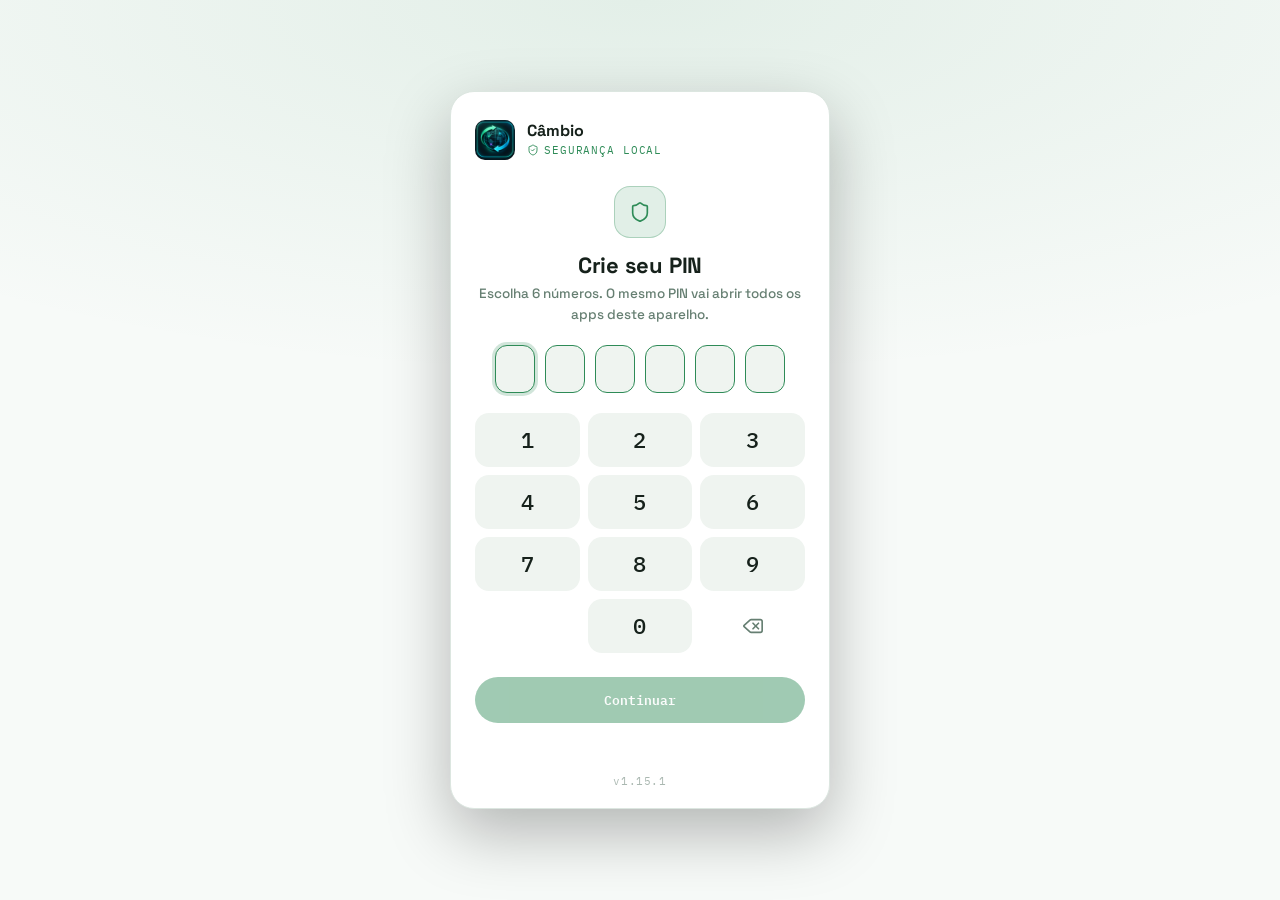
==== commit 16b33796: "fix: 12 palavras aparecem também ao reabrir pela sessão (v1.15.1) Quem abria o app reaproveitando a " ====
--- a/src/index.html
+++ b/src/index.html
@@ -1,5 +1,5 @@
 <!DOCTYPE html>
-<html lang="pt-BR" class="vault-locked" data-vault-version="1.15.0" data-vault-app="cambio-sim" data-vault-name="Câmbio">
+<html lang="pt-BR" class="vault-locked" data-vault-version="1.15.1" data-vault-app="cambio-sim" data-vault-name="Câmbio">
 <head>
 <meta charset="UTF-8">
 <meta name="viewport" content="width=device-width, initial-scale=1, viewport-fit=cover">
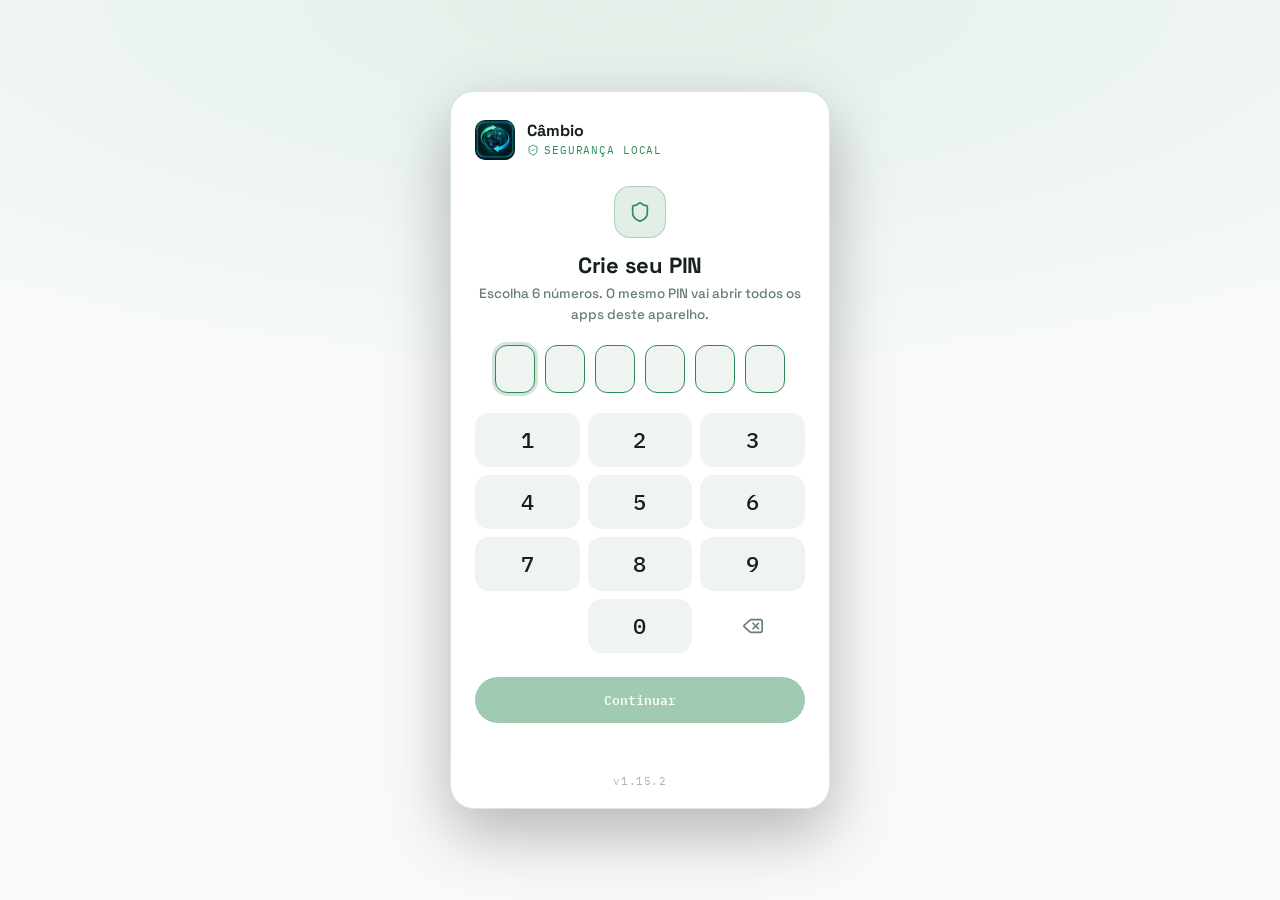
==== commit 7cd332e0: "fix: certificado sai das 12 palavras e pede só o PIN (v1.15.2) Gerar o certificado sorteava um aleat" ====
--- a/src/index.html
+++ b/src/index.html
@@ -1,5 +1,5 @@
 <!DOCTYPE html>
-<html lang="pt-BR" class="vault-locked" data-vault-version="1.15.1" data-vault-app="cambio-sim" data-vault-name="Câmbio">
+<html lang="pt-BR" class="vault-locked" data-vault-version="1.15.2" data-vault-app="cambio-sim" data-vault-name="Câmbio">
 <head>
 <meta charset="UTF-8">
 <meta name="viewport" content="width=device-width, initial-scale=1, viewport-fit=cover">
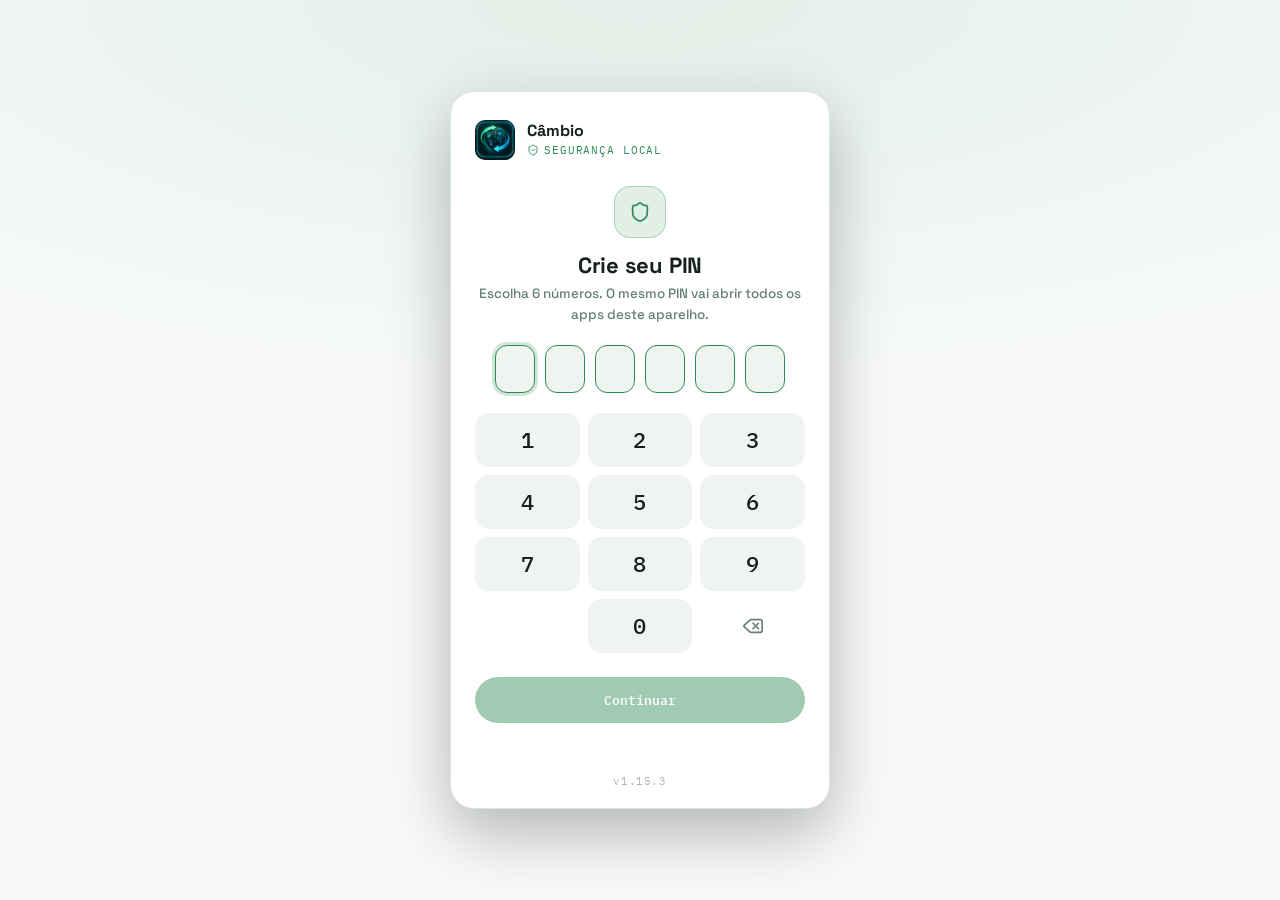
==== commit 2ffa2aa0: "fix: certificado nunca pede senha; app se atualiza ao voltar (v1.15.3) - Gerar e baixar o certificad" ====
--- a/src/index.html
+++ b/src/index.html
@@ -1,5 +1,5 @@
 <!DOCTYPE html>
-<html lang="pt-BR" class="vault-locked" data-vault-version="1.15.2" data-vault-app="cambio-sim" data-vault-name="Câmbio">
+<html lang="pt-BR" class="vault-locked" data-vault-version="1.15.3" data-vault-app="cambio-sim" data-vault-name="Câmbio">
 <head>
 <meta charset="UTF-8">
 <meta name="viewport" content="width=device-width, initial-scale=1, viewport-fit=cover">
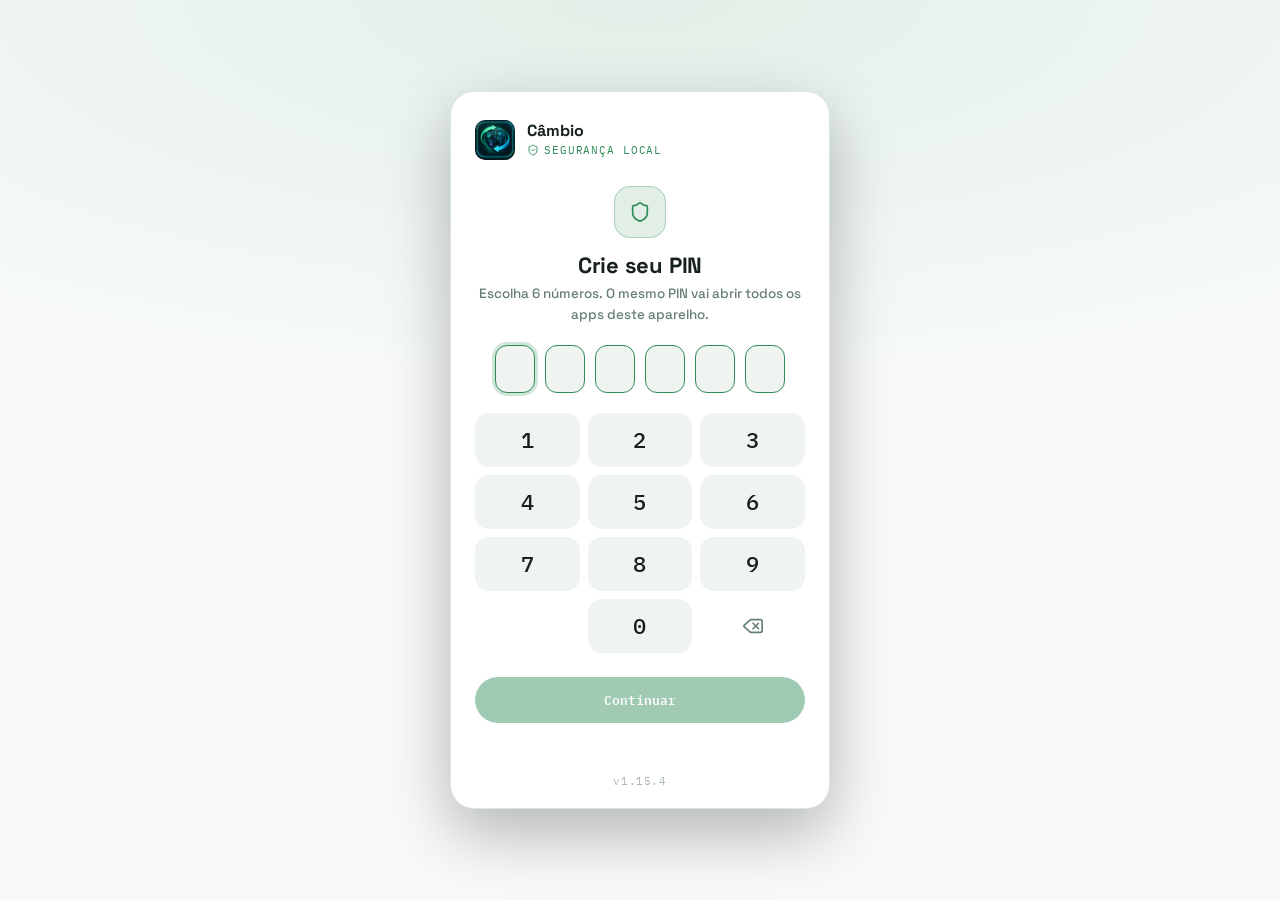
==== commit d6e5c805: "fix: PIN só digitado, sem colar nem preencher pelo Proton Pass/Google (v1.15.4) - Campos de PIN acei" ====
--- a/src/index.html
+++ b/src/index.html
@@ -1,5 +1,5 @@
 <!DOCTYPE html>
-<html lang="pt-BR" class="vault-locked" data-vault-version="1.15.3" data-vault-app="cambio-sim" data-vault-name="Câmbio">
+<html lang="pt-BR" class="vault-locked" data-vault-version="1.15.4" data-vault-app="cambio-sim" data-vault-name="Câmbio">
 <head>
 <meta charset="UTF-8">
 <meta name="viewport" content="width=device-width, initial-scale=1, viewport-fit=cover">
--- a/src/stk-pkg-secure-ui.css
+++ b/src/stk-pkg-secure-ui.css
@@ -43,6 +43,8 @@
 .vault-field { display:block; margin:0 0 16px; text-align:left; color:var(--ink-dim, #8fa098); font:11px/1.4 'IBM Plex Mono', monospace; }
 #vaultGate input:not(.vault-pin-input), .vault-dialog input { display:block; box-sizing:border-box; width:100%; padding:12px 14px; margin:7px 0 0; color:var(--ink, #eaf0ec); background:var(--surface-2, #202824); border:1px solid var(--line, #2c3733); border-radius:10px; outline:none; font:14px 'IBM Plex Mono', monospace; }
 #vaultGate input:not(.vault-pin-input):focus, .vault-dialog input:focus { border-color:var(--accent, #6fcf97); box-shadow:0 0 0 3px color-mix(in srgb, var(--accent, #6fcf97) 18%, transparent); }
+/* PIN em campo de texto (não de senha, para o Google e o Proton Pass não oferecerem nem salvarem), mascarado. */
+.vault-masked { -webkit-text-security:disc; text-security:disc; }
 .vault-pin { text-align:center; font-size:22px !important; letter-spacing:.35em; }
 
 /* Botões */
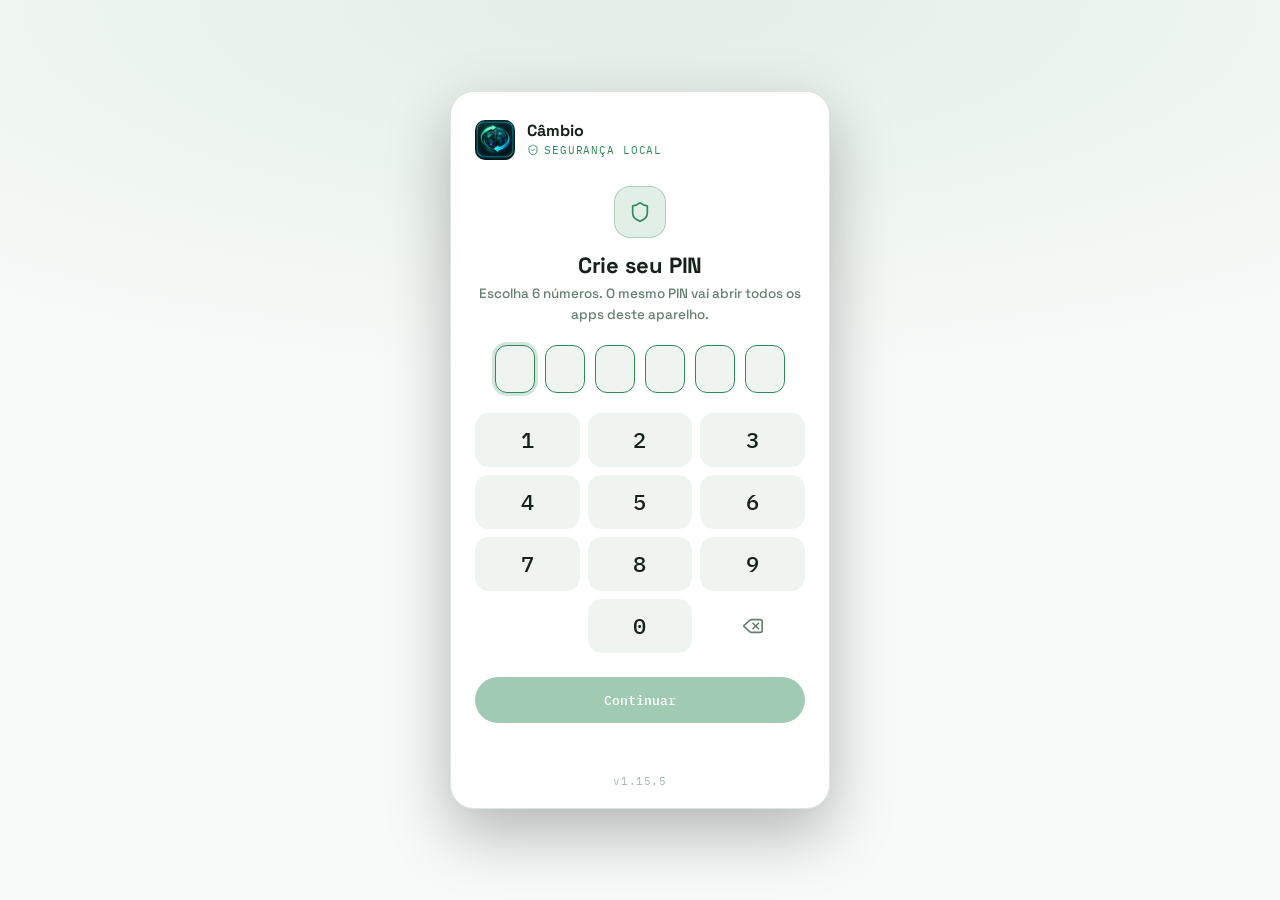
==== commit df167bd6: "chore: conclui troca de prefixo stk-pkg para stk-pkt Arquivos stk-pkt-* passam a ser reais (sem syml" ====
--- a/src/index.html
+++ b/src/index.html
@@ -1,5 +1,5 @@
 <!DOCTYPE html>
-<html lang="pt-BR" class="vault-locked" data-vault-version="1.15.4" data-vault-app="cambio-sim" data-vault-name="Câmbio">
+<html lang="pt-BR" class="vault-locked" data-vault-version="1.15.5" data-vault-app="cambio-sim" data-vault-name="Câmbio">
 <head>
 <meta charset="UTF-8">
 <meta name="viewport" content="width=device-width, initial-scale=1, viewport-fit=cover">
@@ -11,10 +11,10 @@
 <link rel="apple-touch-icon" href="cambio-icon-512.png">
 <title>Câmbio — Moedas & Simulador VET</title>
 <!-- Log de erros: primeiro script, para pegar erros desde o início -->
-<script src="apoio/stk-pkg-erros.js" data-app="CAMBIO"></script>
+<script src="apoio/stk-pkt-erros.js" data-app="CAMBIO"></script>
 <link rel="stylesheet" href="fonts/fonts.css">
 <link rel="stylesheet" href="css/style.css">
-<link rel="stylesheet" href="stk-pkg-secure-ui.css">
+<link rel="stylesheet" href="stk-pkt-secure-ui.css">
 <link rel="stylesheet" href="apoio/apoio.css" id="dz-style">
 </head>
 <body>
@@ -271,12 +271,12 @@
 
 <script src="js/cambio-engine.js"></script>
 <script src="js/quote-sources.js"></script>
-<script src="stk-pkg-financ-icons.js"></script>
-<script src="stk-pkg-bip39-pt.js"></script>
-<script src="stk-pkg-secure-vault.js"></script>
-<script src="stk-pkg-secure-ui.js"></script>
+<script src="stk-pkt-financ-icons.js"></script>
+<script src="stk-pkt-bip39-pt.js"></script>
+<script src="stk-pkt-secure-vault.js"></script>
+<script src="stk-pkt-secure-ui.js"></script>
 <script src="js/app.js"></script>
-<script src="apoio/stk-pkg-feedback.js"></script>
-<script src="apoio/stk-pkg-doacao.js" data-app="CAMBIO" data-flutuante="false"></script>
+<script src="apoio/stk-pkt-feedback.js"></script>
+<script src="apoio/stk-pkt-doacao.js" data-app="CAMBIO" data-flutuante="false"></script>
 </body>
 </html>
--- a/src/css/style.css
+++ b/src/css/style.css
@@ -787,7 +787,7 @@
   color: var(--ink-dim);
 }
 
-/* Ícones SVG (stk-pkg-financ-icons.js) */
+/* Ícones SVG (stk-pkt-financ-icons.js) */
 .btn-seed, .alert-dir-btn { display: inline-flex; align-items: center; justify-content: center; gap: 8px; }
 .hero-delta-seed { align-items: center; gap: 6px; }
 .pair-label { display: inline-flex; align-items: center; gap: 4px; }
--- a/src/stk-pkt-secure-ui.css
+++ b/src/stk-pkt-secure-ui.css
@@ -0,0 +1,212 @@
+/* FINANC vault UI. Usa os tokens do app (--bg, --surface, --accent...) com fallback no tema escuro padrão. */
+html.vault-locked body > :not(#vaultGate):not(.vault-dialog) { display:none !important; }
+html.vault-locked body { min-height:100vh; min-height:100dvh; display:grid; place-items:center; margin:0; padding:20px 16px; box-sizing:border-box; background:var(--bg, #0e1210); color:var(--ink, #eaf0ec);
+  background-image:radial-gradient(120% 60% at 50% 0%, color-mix(in srgb, var(--accent, #6fcf97) 10%, transparent), transparent 70%); }
+.fi { display:inline-block; flex-shrink:0; vertical-align:middle; }
+
+#vaultGate { box-sizing:border-box; width:min(100%, 380px); margin:0; padding:28px 24px 22px; text-align:center; background:var(--surface, #171d1a); color:var(--ink, #eaf0ec); border:1px solid var(--line, #2c3733); border-radius:24px; box-shadow:0 24px 64px rgba(0,0,0,.28); font:15px/1.5 'Space Grotesk', system-ui, sans-serif; }
+#vaultGate [hidden], .vault-dialog [hidden] { display:none !important; }
+.vault-brand { display:flex; align-items:center; gap:12px; margin-bottom:26px; text-align:left; }
+.vault-logo { width:40px; height:40px; border-radius:10px; display:block; }
+.vault-app-name { font-size:16px; font-weight:700; line-height:1.1; }
+.vault-eyebrow { display:flex; align-items:center; gap:5px; margin-top:3px; color:var(--accent, #6fcf97); font:11px/1.4 'IBM Plex Mono', monospace; letter-spacing:.08em; }
+.vault-badge { display:inline-grid; place-items:center; width:52px; height:52px; margin:0 auto 14px; border-radius:16px; color:var(--accent, #6fcf97); background:color-mix(in srgb, var(--accent, #6fcf97) 14%, transparent); border:1px solid color-mix(in srgb, var(--accent, #6fcf97) 30%, transparent); }
+.vault-badge-danger { color:var(--down, #e08585); background:color-mix(in srgb, var(--down, #e08585) 14%, transparent); border-color:color-mix(in srgb, var(--down, #e08585) 30%, transparent); }
+#vaultGate h1 { margin:0 0 6px; color:var(--ink, #eaf0ec); font-size:22px; line-height:1.2; letter-spacing:-.01em; }
+#vaultGate p { margin:0 0 4px; color:var(--ink-dim, #8fa098); font-size:13.5px; line-height:1.5; }
+#vaultForm { margin:20px 0 0; }
+
+/* PIN: input real invisível sobre as 6 caixas */
+.vault-pin-wrap { position:relative; margin:0 auto 20px; width:max-content; cursor:text; }
+.vault-pin-input { position:absolute; inset:0; width:100%; height:100%; opacity:0; border:0; padding:0; margin:0; font-size:16px; caret-color:transparent; }
+.vault-dots { display:flex; gap:10px; }
+.vault-dots span { width:40px; height:48px; border-radius:12px; background:var(--surface-2, #202824); border:1px solid var(--line, #2c3733); display:grid; place-items:center; transition:border-color .15s, background .15s; }
+.vault-dots span::after { content:''; width:12px; height:12px; border-radius:50%; background:var(--ink, #eaf0ec); transform:scale(0); transition:transform .15s; }
+.vault-dots span.filled { border-color:color-mix(in srgb, var(--accent, #6fcf97) 55%, var(--line, #2c3733)); }
+.vault-dots span.filled::after { transform:scale(1); }
+.vault-pin-input:focus-visible + .vault-dots span:not(.filled) { border-color:var(--accent, #6fcf97); }
+.vault-pin-input:focus-visible + .vault-dots span.filled + span:not(.filled), .vault-pin-input:focus-visible + .vault-dots span:first-child:not(.filled) { box-shadow:0 0 0 3px color-mix(in srgb, var(--accent, #6fcf97) 22%, transparent); }
+.vault-shake { animation:vault-shake .4s; }
+.vault-shake span { border-color:var(--down, #e08585) !important; }
+@keyframes vault-shake { 20%,60% { transform:translateX(-8px); } 40%,80% { transform:translateX(8px); } }
+
+/* Teclado numérico */
+.vault-keypad { display:grid; grid-template-columns:repeat(3, 1fr); gap:8px; margin:0 0 16px; }
+#vaultGate .vault-keypad button { height:54px; margin:0; display:grid; place-items:center; border-radius:14px; border:1px solid transparent; background:var(--surface-2, #202824); color:var(--ink, #eaf0ec); font:500 22px 'IBM Plex Mono', monospace; cursor:pointer; -webkit-tap-highlight-color:transparent; transition:background .12s, transform .08s; }
+#vaultGate .vault-keypad button:hover { border-color:var(--line, #2c3733); }
+#vaultGate .vault-keypad button:active { transform:scale(.96); background:color-mix(in srgb, var(--accent, #6fcf97) 18%, var(--surface-2, #202824)); }
+#vaultGate .vault-keypad button[data-key=del] { background:transparent; color:var(--ink-dim, #8fa098); }
+#vaultGate .vault-keypad .vault-key-bio { background:color-mix(in srgb, var(--accent, #6fcf97) 12%, transparent); color:var(--accent, #6fcf97); }
+#vaultGate .vault-keypad .vault-key-bio.is-off { visibility:hidden; }
+#vaultGate .vault-keypad button:disabled { opacity:.4; cursor:not-allowed; transform:none; }
+
+.vault-field { display:block; margin:0 0 16px; text-align:left; color:var(--ink-dim, #8fa098); font:11px/1.4 'IBM Plex Mono', monospace; }
+#vaultGate input:not(.vault-pin-input), .vault-dialog input { display:block; box-sizing:border-box; width:100%; padding:12px 14px; margin:7px 0 0; color:var(--ink, #eaf0ec); background:var(--surface-2, #202824); border:1px solid var(--line, #2c3733); border-radius:10px; outline:none; font:14px 'IBM Plex Mono', monospace; }
+#vaultGate input:not(.vault-pin-input):focus, .vault-dialog input:focus { border-color:var(--accent, #6fcf97); box-shadow:0 0 0 3px color-mix(in srgb, var(--accent, #6fcf97) 18%, transparent); }
+/* PIN em campo de texto (não de senha, para o Google e o Proton Pass não oferecerem nem salvarem), mascarado. */
+.vault-masked { -webkit-text-security:disc; text-security:disc; }
+.vault-pin { text-align:center; font-size:22px !important; letter-spacing:.35em; }
+
+/* Botões */
+#vaultGate button, .vault-dialog button, #vaultProfileBtn, .vp-drawer button { display:inline-flex; align-items:center; justify-content:center; gap:8px; box-sizing:border-box; cursor:pointer; font:600 13px 'IBM Plex Mono', monospace; }
+.vault-primary, .vault-secondary { width:100%; min-height:46px; padding:12px 16px; margin:8px 0 0; border-radius:999px; }
+.vault-primary { border:0; background:var(--accent, #6fcf97); color:var(--bg, #0e1210); }
+.vault-secondary { border:1px solid var(--line, #2c3733); background:var(--surface-2, #202824); color:var(--ink, #eaf0ec); }
+#vaultGate .vault-primary:disabled { opacity:.45; cursor:not-allowed; }
+.vault-footer { display:flex; justify-content:center; gap:18px; margin-top:12px; }
+.vault-link { padding:8px 4px; border:0; background:none; color:var(--accent, #6fcf97); font-weight:500 !important; }
+.vault-link:hover { text-decoration:underline; text-underline-offset:3px; }
+#vaultGate :focus-visible, #vaultProfileBtn:focus-visible, .vp-drawer :focus-visible, .vault-dialog :focus-visible { outline:2px solid var(--accent, #6fcf97); outline-offset:2px; }
+
+#vaultRecoveryCode { margin:16px 0 8px !important; padding:14px; border-radius:12px; background:var(--surface-2, #202824); border:1px dashed var(--line, #2c3733); overflow-wrap:anywhere; color:var(--ink, #eaf0ec) !important; font:13px/1.7 'IBM Plex Mono', monospace !important; user-select:all; }
+/* 12 palavras e o código de 12 caracteres (tela de PIN e janela de Configurações). */
+.vault-seed { list-style:none; display:grid; grid-template-columns:repeat(2, 1fr); gap:6px; margin:14px 0 8px; padding:0; counter-reset:seed; text-align:left; user-select:all; }
+.vault-seed li { counter-increment:seed; display:flex; align-items:baseline; gap:8px; padding:8px 10px; border-radius:10px; background:var(--surface-2, #202824); border:1px solid var(--line, #2c3733); color:var(--ink, #eaf0ec); font:500 14px/1.3 'IBM Plex Mono', monospace; }
+.vault-seed li::before { content:counter(seed) '.'; min-width:2.2ch; color:var(--ink-dim, #8fa098); font-size:11px; }
+.vault-hash { margin:4px 0 12px !important; padding:10px; border-radius:12px; background:var(--surface-2, #202824); border:1px dashed var(--line, #2c3733); color:var(--ink, #eaf0ec) !important; font:600 18px/1.4 'IBM Plex Mono', monospace !important; letter-spacing:.08em; text-align:center; user-select:all; }
+.vault-seed-label { margin:0 !important; text-align:left; color:var(--ink-dim, #8fa098); font:11px/1.4 'IBM Plex Mono', monospace !important; }
+#vaultGate textarea, .vault-dialog textarea { display:block; box-sizing:border-box; width:100%; min-height:84px; padding:12px 14px; margin:7px 0 0; resize:vertical; color:var(--ink, #eaf0ec); background:var(--surface-2, #202824); border:1px solid var(--line, #2c3733); border-radius:10px; outline:none; font:14px/1.5 'IBM Plex Mono', monospace; }
+#vaultGate textarea:focus, .vault-dialog textarea:focus { border-color:var(--accent, #6fcf97); box-shadow:0 0 0 3px color-mix(in srgb, var(--accent, #6fcf97) 18%, transparent); }
+#vaultMessage { min-height:1.4em; margin-top:10px !important; color:var(--down, #e08585) !important; font:12px/1.5 'IBM Plex Mono', monospace !important; }
+#vaultSaveError { color:var(--down, #e08585); font:12px 'IBM Plex Mono', monospace; }
+#vaultSaveError:not(:empty) { position:fixed; top:0; left:0; right:0; z-index:100000; padding:12px; background:#651d1d; color:white; }
+#vaultGate.vault-busy p { color:var(--ink, #eaf0ec); }
+
+
+.vault-dialog { box-sizing:border-box; width:min(calc(100% - 32px), 400px); border-radius:20px; padding:22px; background:var(--surface, #171d1a); color:var(--ink, #eaf0ec); border:1px solid var(--line, #2c3733); font-family:'Space Grotesk', system-ui, sans-serif; }
+.vault-dialog::backdrop { background:rgba(0,0,0,.7); backdrop-filter:blur(2px); }
+.vault-dialog-head { display:flex; align-items:center; gap:12px; margin-bottom:8px; }
+.vault-dialog-head .vault-badge { width:40px; height:40px; margin:0; border-radius:12px; flex-shrink:0; }
+.vault-dialog-head p { margin:0; font-size:14px; line-height:1.4; }
+.vault-dialog-actions { display:flex; gap:8px; margin-top:14px; }
+.vault-dialog-actions button { white-space:nowrap; flex:1; min-height:44px; padding:10px 16px; border-radius:999px; }
+.vault-dialog-actions button:not([type=button]) { border:0; background:var(--accent, #6fcf97); color:var(--bg, #0e1210); }
+.vault-dialog-actions button.vault-dialog-primary { border:0; background:var(--accent, #6fcf97); color:var(--bg, #0e1210); }
+.vault-dialog-actions button[type=button]:not(.vault-dialog-primary) { border:1px solid var(--line, #2c3733); background:var(--surface-2, #202824); color:var(--ink, #eaf0ec); }
+
+.vault-dim { display:block; color:var(--ink-dim, #8fa098); font-size:12.5px; line-height:1.45; margin:2px 0 0; }
+.vault-code { margin:12px 0 4px; padding:12px; border-radius:12px; background:var(--surface-2, #202824); border:1px dashed var(--line, #2c3733); overflow-wrap:anywhere; font:13px/1.7 'IBM Plex Mono', monospace; user-select:all; }
+.vault-dialog-actions button.vault-dialog-danger { border:0; background:var(--down, #e08585); color:var(--bg, #0e1210); }
+
+/* Configurações: tela cheia (fs-sheet) ou aba do app (FinancSettings.mount) */
+.fs-sheet { box-sizing:border-box; width:min(100%, 560px); max-width:100%; height:100%; max-height:100%; margin:0 0 0 auto; padding:0; border:0; border-left:1px solid var(--line, #2c3733); background:var(--bg, #0e1210); color:var(--ink, #eaf0ec); font-family:'Space Grotesk', system-ui, sans-serif; }
+.fs-sheet::backdrop { background:rgba(0,0,0,.55); backdrop-filter:blur(2px); }
+.fs-sheet[open] { display:flex; flex-direction:column; animation:fs-in .2s ease-out; }
+@keyframes fs-in { from { transform:translateX(24px); opacity:0; } }
+.fs-head { display:flex; align-items:center; gap:10px; padding:calc(12px + env(safe-area-inset-top, 0px)) 16px 12px; border-bottom:1px solid var(--line, #2c3733); background:var(--surface, #171d1a); }
+.fs-head h2 { margin:0; font-size:18px; line-height:1.2; }
+.fs-head span { font:11px 'IBM Plex Mono', monospace; color:var(--ink-dim, #8fa098); }
+.fs-back { display:grid; place-items:center; width:40px; height:40px; border-radius:50%; border:1px solid var(--line, #2c3733); background:var(--surface-2, #202824); color:var(--ink, #eaf0ec); cursor:pointer; }
+.fs-body { flex:1; overflow:auto; padding:8px 16px calc(24px + env(safe-area-inset-bottom, 0px)); }
+.fs { font-family:'Space Grotesk', system-ui, sans-serif; color:var(--ink, #eaf0ec); }
+.fs-group { margin:18px 0 0; }
+.fs-title { margin:0 0 8px 4px; font:600 11px 'IBM Plex Mono', monospace; letter-spacing:.06em; text-transform:uppercase; color:var(--ink-dim, #8fa098); }
+.fs-list { background:var(--surface, #171d1a); border:1px solid var(--line, #2c3733); border-radius:16px; overflow:hidden; }
+.fs-row { display:flex; align-items:center; gap:12px; width:100%; box-sizing:border-box; min-height:60px; padding:12px 14px; border:0; border-top:1px solid var(--line, #2c3733); background:none; color:inherit; text-align:left; font:inherit; }
+.fs-row:first-child { border-top:0; }
+.fs-row[data-wide] { flex-wrap:wrap; }
+.fs-row[data-wide] .fs-seg { flex-basis:100%; }
+.fs-action { cursor:pointer; }
+.fs-action:hover { background:var(--surface-2, #202824); }
+.fs-action > .fi:last-child { color:var(--ink-dim, #8fa098); }
+.fs-ic { display:grid; place-items:center; width:34px; height:34px; flex-shrink:0; border-radius:10px; background:var(--surface-2, #202824); color:var(--ink-dim, #8fa098); }
+.fs-text { flex:1; min-width:0; display:flex; flex-direction:column; gap:2px; }
+.fs-text b { font-size:14.5px; font-weight:600; }
+.fs-text span { font-size:12.5px; line-height:1.4; color:var(--ink-dim, #8fa098); }
+.fs-accent .fs-ic, .fs-accent b { color:var(--accent, #6fcf97); }
+.fs-danger .fs-ic, .fs-danger b { color:var(--down, #e08585); }
+.fs-danger .fs-ic { background:color-mix(in srgb, var(--down, #e08585) 12%, transparent); }
+.fs-switch { position:relative; flex-shrink:0; width:46px; height:28px; padding:0; border-radius:999px; border:1px solid var(--line, #2c3733); background:var(--surface-2, #202824); cursor:pointer; transition:background .15s; }
+.fs-switch span { position:absolute; top:3px; left:3px; width:20px; height:20px; border-radius:50%; background:var(--ink-dim, #8fa098); transition:transform .15s, background .15s; }
+.fs-switch[aria-checked=true] { background:var(--accent, #6fcf97); border-color:var(--accent, #6fcf97); }
+.fs-switch[aria-checked=true] span { transform:translateX(18px); background:var(--bg, #0e1210); }
+.fs-switch:disabled { opacity:.4; cursor:not-allowed; }
+.fs-select { flex-shrink:0; padding:8px 10px; border-radius:10px; border:1px solid var(--line, #2c3733); background:var(--surface-2, #202824); color:var(--ink, #eaf0ec); font:13px 'IBM Plex Mono', monospace; }
+.fs-seg { display:flex; gap:4px; padding:4px; border-radius:999px; border:1px solid var(--line, #2c3733); background:var(--surface-2, #202824); }
+.fs-seg button { flex:1; display:inline-flex; align-items:center; justify-content:center; gap:6px; padding:8px 6px; border:0; border-radius:999px; background:none; color:var(--ink-dim, #8fa098); font:600 12px 'IBM Plex Mono', monospace; cursor:pointer; }
+.fs-seg button[aria-pressed=true] { background:var(--surface, #171d1a); color:var(--accent, #6fcf97); box-shadow:0 1px 3px rgba(0,0,0,.2); }
+.fs-toast { min-height:1.4em; margin:14px 4px 0; font:12px/1.5 'IBM Plex Mono', monospace; color:var(--accent, #6fcf97); }
+.fs-toast.fs-bad { color:var(--down, #e08585); }
+.fs :focus-visible, .fs-sheet :focus-visible { outline:2px solid var(--accent, #6fcf97); outline-offset:2px; }
+@media (max-width:560px) { .fs-sheet { border-left:0; } }
+@media (prefers-reduced-motion: reduce) { .fs-sheet[open] { animation:none; } .fs-switch, .fs-switch span { transition:none; } }
+@media (max-width:360px) { .vault-dots { gap:6px; } .vault-dots span { width:36px; height:44px; } #vaultGate { padding:24px 16px 18px; } }
+@media (prefers-reduced-motion: reduce) { .vault-shake { animation:none; } .vault-dots span, .vault-dots span::after, .vault-keypad button { transition:none; } }
+/* Blindagem contra estilos globais dos apps (select, h2, button) */
+.fs .fs-select { width:auto !important; min-width:0; max-width:none; flex:0 0 auto; margin:0; height:auto; }
+.fs-head h2 { border:0 !important; padding:0 !important; margin:0 !important; color:var(--ink, #eaf0ec) !important; font:700 18px/1.2 'Space Grotesk', system-ui, sans-serif !important; }
+.fs .fs-row, .fs .fs-seg button, .fs .fs-switch, .fs-back { margin:0; box-shadow:none; text-transform:none; letter-spacing:normal; }
+.fs .fs-title { border:0; padding:0; }
+.vault-version { display:block; margin-top:14px; color:var(--ink-dim, #8fa098); opacity:.55; font:10.5px/1 'IBM Plex Mono', monospace; letter-spacing:.06em; }
+#vaultBoot { color:var(--ink-dim, #8fa098); opacity:.6; font:11px/1 'IBM Plex Mono', monospace; letter-spacing:.06em; position:fixed; left:50%; top:50%; transform:translate(-50%, -50%); }
+
+/* Menu do app: botão de 3 pontos ao lado do título + painel lateral à esquerda. */
+#vaultProfileBtn { flex:none; width:40px; height:40px; padding:0; border:1px solid var(--line, #2c3733); border-radius:50%; background:var(--surface, #171d1a); color:var(--ink, #eaf0ec); -webkit-tap-highlight-color:transparent; transition:background .15s ease, border-color .15s ease, transform .1s ease; }
+#vaultProfileBtn:hover { border-color:var(--accent, #6fcf97); background:color-mix(in srgb, var(--accent, #6fcf97) 10%, var(--surface, #171d1a)); }
+#vaultProfileBtn:active { transform:scale(.94); }
+.vp-avatar { display:grid; place-items:center; width:100%; height:100%; border-radius:50%; overflow:hidden; background:color-mix(in srgb, var(--accent, #6fcf97) 16%, var(--surface, #171d1a)); color:var(--accent, #6fcf97); }
+.vp-avatar img { width:100%; height:100%; object-fit:cover; display:block; }
+.vp-initials { font:700 14px/1 'Space Grotesk', system-ui, sans-serif; }
+.vp-drawer { position:fixed; inset:0 auto 0 0; margin:0; width:min(340px, 88vw); max-width:none; height:100dvh; max-height:none; padding:0; border:0; border-right:1px solid var(--line, #2c3733); background:var(--surface, #171d1a); color:var(--ink, #eaf0ec); box-shadow:24px 0 64px rgba(0,0,0,.35); font:14px/1.45 'Space Grotesk', system-ui, sans-serif; animation:vp-in .22s cubic-bezier(.2,.8,.2,1); }
+.vp-drawer::backdrop { background:rgba(0,0,0,.55); backdrop-filter:blur(2px); animation:vp-fade .22s ease; }
+.vp-drawer.vp-closing { animation:vp-out .18s ease forwards; }
+.vp-drawer.vp-closing::backdrop { opacity:0; transition:opacity .18s; }
+@keyframes vp-in { from { transform:translateX(-100%); } to { transform:none; } }
+@keyframes vp-out { to { transform:translateX(-100%); } }
+@keyframes vp-fade { from { opacity:0; } }
+.vp-panel { box-sizing:border-box; display:flex; flex-direction:column; min-height:100%; padding:calc(16px + env(safe-area-inset-top, 0px)) 16px calc(16px + env(safe-area-inset-bottom, 0px)); }
+.vp-head { position:relative; display:flex; flex-direction:column; align-items:center; text-align:center; padding:18px 8px 16px; }
+.vp-close { position:absolute; top:-4px; right:-4px; width:38px; height:38px; border:0; border-radius:50%; background:transparent; color:var(--ink-dim, #8fa098); }
+.vp-close:hover { background:var(--surface-2, #202824); color:var(--ink, #eaf0ec); }
+.vp-avatar-lg { width:68px; height:68px; margin-bottom:12px; border:2px solid color-mix(in srgb, var(--accent, #6fcf97) 45%, transparent); }
+.vp-avatar-lg .vp-initials { font-size:24px; }
+.vp-head h2 { margin:0; font-size:19px; line-height:1.2; color:var(--ink, #eaf0ec); border:0; padding:0; }
+.vp-sub { display:inline-flex; align-items:center; gap:5px; margin:6px 0 0; color:var(--accent, #6fcf97); font:11px/1.4 'IBM Plex Mono', monospace; letter-spacing:.04em; }
+.vp-stats { display:grid; grid-template-columns:1fr 1fr; gap:8px; margin:4px 0 14px; }
+.vp-stats div { display:flex; flex-direction:column; gap:4px; padding:10px 12px; border-radius:14px; background:var(--surface-2, #202824); border:1px solid var(--line, #2c3733); }
+.vp-stats span { display:flex; align-items:center; gap:5px; color:var(--ink-dim, #8fa098); font-size:11px; }
+.vp-stats b { font-size:14px; }
+.vp-menu { flex:1; overflow:auto; }
+.vp-section { margin:14px 6px 6px; color:var(--ink-dim, #8fa098); font:600 10.5px/1 'IBM Plex Mono', monospace; letter-spacing:.08em; text-transform:uppercase; }
+.vp-drawer .vp-item { display:flex !important; justify-content:flex-start !important; width:100%; gap:12px !important; padding:10px 8px; margin:0; border:0; border-radius:12px; background:transparent; color:var(--ink, #eaf0ec); text-align:left; font:inherit !important; }
+.vp-item:hover { background:var(--surface-2, #202824); }
+.vp-item > svg:last-child { margin-left:auto; color:var(--ink-dim, #8fa098); flex:none; }
+.vp-item-ic { display:grid; place-items:center; width:36px; height:36px; flex:none; border-radius:10px; background:var(--surface-2, #202824); color:var(--accent, #6fcf97); }
+.vp-item-text { display:flex; flex-direction:column; min-width:0; }
+.vp-item-text b { font-weight:600; font-size:14px; }
+.vp-item-text span { color:var(--ink-dim, #8fa098); font-size:12px; }
+.vp-danger .vp-item-ic, .vp-danger b { color:var(--down, #e08585); }
+/* Fonte fixa: o CSS do app pode estilizar footer/header e o menu precisa ser igual em todos. */
+.vp-head, .vp-foot { font:14px/1.45 'Space Grotesk', system-ui, sans-serif; }
+.vp-drawer .vp-head { margin:0; }
+.vp-foot { border-top:1px solid var(--line, #2c3733); padding-top:10px; margin-top:10px; }
+.vp-lock .vp-item-ic { background:color-mix(in srgb, var(--accent, #6fcf97) 16%, transparent); }
+.vp-version { margin:10px 0 0; text-align:center; color:var(--ink-dim, #8fa098); opacity:.6; font:10.5px/1.4 'IBM Plex Mono', monospace; letter-spacing:.04em; }
+@media (prefers-reduced-motion: reduce) { .vp-drawer, .vp-drawer::backdrop, .vp-drawer.vp-closing { animation:none; } #vaultProfileBtn { transition:none; } }
+
+[data-vault-profile-slot] { display:flex; flex:none; }
+/* Cabeçalho padrão dos apps FINANC: ⋮ à esquerda de eyebrow, título e descrição. */
+.app-head { display:flex; align-items:flex-start; gap:12px; margin:0 0 18px; }
+.app-head-text { flex:1; min-width:0; }
+.app-head .eyebrow { margin:0 0 6px; font:500 12px/1.3 'IBM Plex Mono', monospace; letter-spacing:.5px; color:var(--accent, #6fcf97); text-transform:uppercase; }
+.app-head h1 { margin:0 0 4px; font:700 26px/1.15 'Space Grotesk', system-ui, sans-serif; letter-spacing:0; color:var(--ink, #eaf0ec); }
+.app-head .lede { margin:0; font:12px/1.5 'IBM Plex Mono', monospace; color:var(--ink-dim, #8fa098); }
+[data-vault-profile-slot]:empty { display:none; }
+
+/* Mostrar ou ocultar senha (botão de olho dentro do campo) */
+.pw-wrap { position:relative; display:block; }
+#vaultGate .pw-wrap, .vault-dialog .pw-wrap { margin:7px 0 0; }
+.pw-wrap > input { width:100%; padding-right:48px !important; }
+#vaultGate .pw-wrap > input, .vault-dialog .pw-wrap > input { margin:0; }
+.pw-wrap > button.pw-toggle { position:absolute; top:50%; right:4px; transform:translateY(-50%); display:grid; place-items:center; width:40px; height:40px; min-height:0; margin:0; padding:0; border:0; border-radius:10px; background:none; box-shadow:none; color:var(--ink-dim, #8fa098); cursor:pointer; -webkit-tap-highlight-color:transparent; }
+.pw-wrap > button.pw-toggle:hover, .pw-wrap > button.pw-toggle[aria-pressed="true"] { color:var(--accent, #6fcf97); }
+.pw-wrap > button.pw-toggle:focus-visible { outline:2px solid var(--accent, #6fcf97); outline-offset:-2px; }
+
+
+/* Badge de status nas linhas de Configurações (mesmos tons do .badge do design system). */
+.fs-badge { flex-shrink:0; display:inline-flex; align-items:center; padding:3px 10px; border-radius:999px; font:11px 'IBM Plex Mono', monospace; white-space:nowrap; }
+.fs-badge-pos { background:color-mix(in srgb, var(--up, #6fcf97) 15%, transparent); color:var(--up, #6fcf97); }
+.fs-badge-neg { background:color-mix(in srgb, var(--down, #e08585) 15%, transparent); color:var(--down, #e08585); }
+.fs-badge-warn { background:color-mix(in srgb, var(--warn, #e0c185) 15%, transparent); color:var(--warn, #e0c185); }
+.fs-badge-info { background:color-mix(in srgb, var(--info, #7fa6cf) 15%, transparent); color:var(--info, #7fa6cf); }
+.fs-badge-neutral { background:var(--surface-2, #202824); color:var(--ink-dim, #8fa098); border:1px solid var(--line, #2c3733); }
--- a/src/apoio/apoio.css
+++ b/src/apoio/apoio.css
@@ -67,7 +67,7 @@
 .grecaptcha-badge{visibility:hidden}
 .dz-legal{font-size:11px;line-height:1.5;color:var(--dz-dim);text-align:center;margin:12px 0 0}
 .dz-legal a{color:var(--dz-dim);text-decoration:underline}
-/* Relatórios de erro (stk-pkg-erros.js): aviso discreto e lista */
+/* Relatórios de erro (stk-pkt-erros.js): aviso discreto e lista */
 .dz-toast{position:fixed;left:50%;transform:translateX(-50%);bottom:calc(16px + env(safe-area-inset-bottom,0px));z-index:9999;
 width:calc(100% - 32px);max-width:440px;display:flex;align-items:center;gap:10px;background:var(--dz-surface-2);
 border:1px solid var(--dz-line);border-radius:14px;padding:10px 10px 10px 14px;box-shadow:0 8px 24px rgba(0,0,0,.35)}
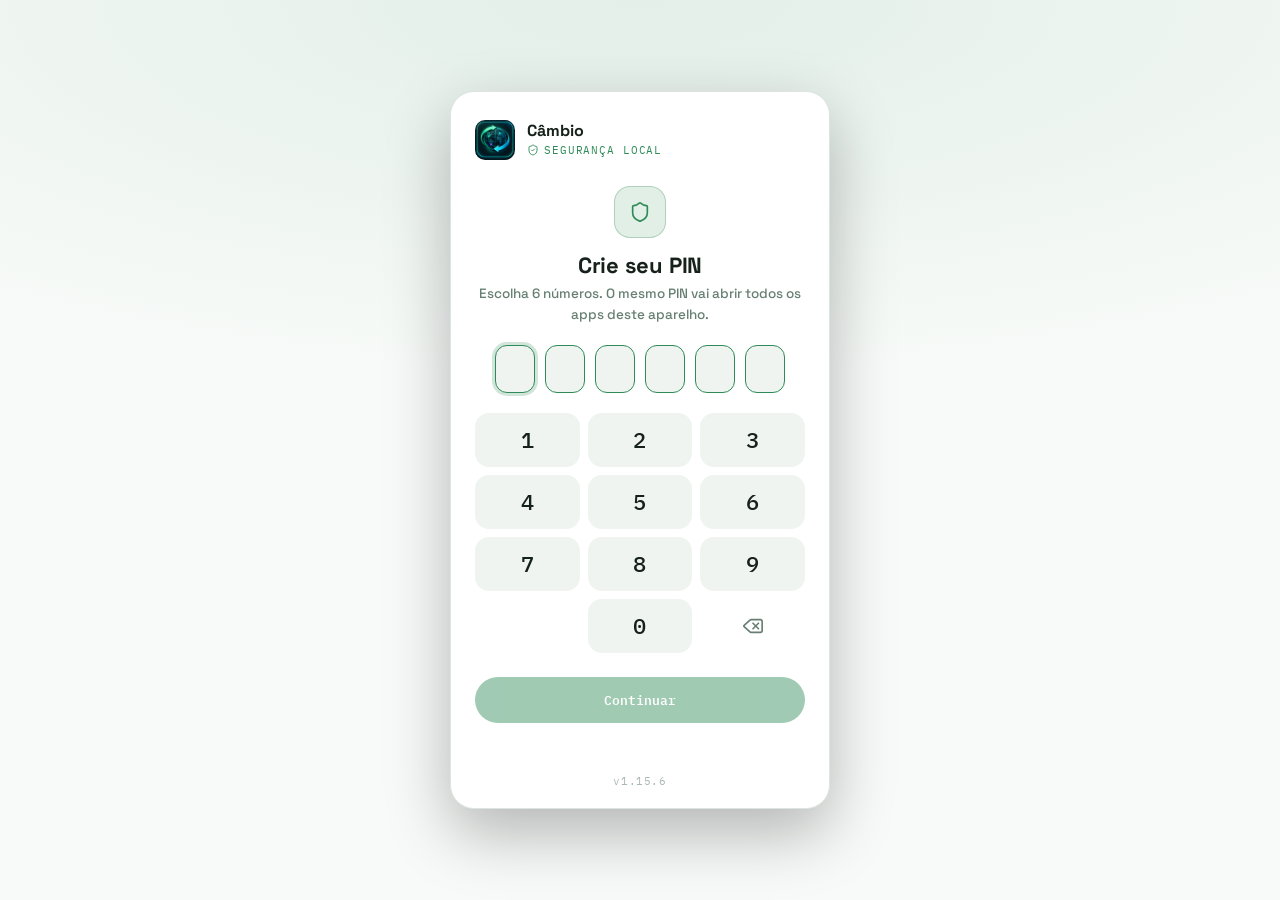
==== commit feb610a1: "fix: histórico de conversões mostra data e hora (v1.15.6) Cada registro do histórico passa a mostrar" ====
--- a/src/index.html
+++ b/src/index.html
@@ -1,5 +1,5 @@
 <!DOCTYPE html>
-<html lang="pt-BR" class="vault-locked" data-vault-version="1.15.5" data-vault-app="cambio-sim" data-vault-name="Câmbio">
+<html lang="pt-BR" class="vault-locked" data-vault-version="1.15.6" data-vault-app="cambio-sim" data-vault-name="Câmbio">
 <head>
 <meta charset="UTF-8">
 <meta name="viewport" content="width=device-width, initial-scale=1, viewport-fit=cover">
@@ -11,10 +11,10 @@
 <link rel="apple-touch-icon" href="cambio-icon-512.png">
 <title>Câmbio — Moedas & Simulador VET</title>
 <!-- Log de erros: primeiro script, para pegar erros desde o início -->
-<script src="apoio/stk-pkt-erros.js" data-app="CAMBIO"></script>
+<script src="apoio/stk-pkg-erros.js" data-app="CAMBIO"></script>
 <link rel="stylesheet" href="fonts/fonts.css">
 <link rel="stylesheet" href="css/style.css">
-<link rel="stylesheet" href="stk-pkt-secure-ui.css">
+<link rel="stylesheet" href="stk-pkg-secure-ui.css">
 <link rel="stylesheet" href="apoio/apoio.css" id="dz-style">
 </head>
 <body>
@@ -271,12 +271,12 @@
 
 <script src="js/cambio-engine.js"></script>
 <script src="js/quote-sources.js"></script>
-<script src="stk-pkt-financ-icons.js"></script>
-<script src="stk-pkt-bip39-pt.js"></script>
-<script src="stk-pkt-secure-vault.js"></script>
-<script src="stk-pkt-secure-ui.js"></script>
+<script src="stk-pkg-financ-icons.js"></script>
+<script src="stk-pkg-bip39-pt.js"></script>
+<script src="stk-pkg-secure-vault.js"></script>
+<script src="stk-pkg-secure-ui.js"></script>
 <script src="js/app.js"></script>
-<script src="apoio/stk-pkt-feedback.js"></script>
-<script src="apoio/stk-pkt-doacao.js" data-app="CAMBIO" data-flutuante="false"></script>
+<script src="apoio/stk-pkg-feedback.js"></script>
+<script src="apoio/stk-pkg-doacao.js" data-app="CAMBIO" data-flutuante="false"></script>
 </body>
 </html>
--- a/src/stk-pkg-secure-ui.css
+++ b/src/stk-pkg-secure-ui.css
@@ -0,0 +1,212 @@
+/* FINANC vault UI. Usa os tokens do app (--bg, --surface, --accent...) com fallback no tema escuro padrão. */
+html.vault-locked body > :not(#vaultGate):not(.vault-dialog) { display:none !important; }
+html.vault-locked body { min-height:100vh; min-height:100dvh; display:grid; place-items:center; margin:0; padding:20px 16px; box-sizing:border-box; background:var(--bg, #0e1210); color:var(--ink, #eaf0ec);
+  background-image:radial-gradient(120% 60% at 50% 0%, color-mix(in srgb, var(--accent, #6fcf97) 10%, transparent), transparent 70%); }
+.fi { display:inline-block; flex-shrink:0; vertical-align:middle; }
+
+#vaultGate { box-sizing:border-box; width:min(100%, 380px); margin:0; padding:28px 24px 22px; text-align:center; background:var(--surface, #171d1a); color:var(--ink, #eaf0ec); border:1px solid var(--line, #2c3733); border-radius:24px; box-shadow:0 24px 64px rgba(0,0,0,.28); font:15px/1.5 'Space Grotesk', system-ui, sans-serif; }
+#vaultGate [hidden], .vault-dialog [hidden] { display:none !important; }
+.vault-brand { display:flex; align-items:center; gap:12px; margin-bottom:26px; text-align:left; }
+.vault-logo { width:40px; height:40px; border-radius:10px; display:block; }
+.vault-app-name { font-size:16px; font-weight:700; line-height:1.1; }
+.vault-eyebrow { display:flex; align-items:center; gap:5px; margin-top:3px; color:var(--accent, #6fcf97); font:11px/1.4 'IBM Plex Mono', monospace; letter-spacing:.08em; }
+.vault-badge { display:inline-grid; place-items:center; width:52px; height:52px; margin:0 auto 14px; border-radius:16px; color:var(--accent, #6fcf97); background:color-mix(in srgb, var(--accent, #6fcf97) 14%, transparent); border:1px solid color-mix(in srgb, var(--accent, #6fcf97) 30%, transparent); }
+.vault-badge-danger { color:var(--down, #e08585); background:color-mix(in srgb, var(--down, #e08585) 14%, transparent); border-color:color-mix(in srgb, var(--down, #e08585) 30%, transparent); }
+#vaultGate h1 { margin:0 0 6px; color:var(--ink, #eaf0ec); font-size:22px; line-height:1.2; letter-spacing:-.01em; }
+#vaultGate p { margin:0 0 4px; color:var(--ink-dim, #8fa098); font-size:13.5px; line-height:1.5; }
+#vaultForm { margin:20px 0 0; }
+
+/* PIN: input real invisível sobre as 6 caixas */
+.vault-pin-wrap { position:relative; margin:0 auto 20px; width:max-content; cursor:text; }
+.vault-pin-input { position:absolute; inset:0; width:100%; height:100%; opacity:0; border:0; padding:0; margin:0; font-size:16px; caret-color:transparent; }
+.vault-dots { display:flex; gap:10px; }
+.vault-dots span { width:40px; height:48px; border-radius:12px; background:var(--surface-2, #202824); border:1px solid var(--line, #2c3733); display:grid; place-items:center; transition:border-color .15s, background .15s; }
+.vault-dots span::after { content:''; width:12px; height:12px; border-radius:50%; background:var(--ink, #eaf0ec); transform:scale(0); transition:transform .15s; }
+.vault-dots span.filled { border-color:color-mix(in srgb, var(--accent, #6fcf97) 55%, var(--line, #2c3733)); }
+.vault-dots span.filled::after { transform:scale(1); }
+.vault-pin-input:focus-visible + .vault-dots span:not(.filled) { border-color:var(--accent, #6fcf97); }
+.vault-pin-input:focus-visible + .vault-dots span.filled + span:not(.filled), .vault-pin-input:focus-visible + .vault-dots span:first-child:not(.filled) { box-shadow:0 0 0 3px color-mix(in srgb, var(--accent, #6fcf97) 22%, transparent); }
+.vault-shake { animation:vault-shake .4s; }
+.vault-shake span { border-color:var(--down, #e08585) !important; }
+@keyframes vault-shake { 20%,60% { transform:translateX(-8px); } 40%,80% { transform:translateX(8px); } }
+
+/* Teclado numérico */
+.vault-keypad { display:grid; grid-template-columns:repeat(3, 1fr); gap:8px; margin:0 0 16px; }
+#vaultGate .vault-keypad button { height:54px; margin:0; display:grid; place-items:center; border-radius:14px; border:1px solid transparent; background:var(--surface-2, #202824); color:var(--ink, #eaf0ec); font:500 22px 'IBM Plex Mono', monospace; cursor:pointer; -webkit-tap-highlight-color:transparent; transition:background .12s, transform .08s; }
+#vaultGate .vault-keypad button:hover { border-color:var(--line, #2c3733); }
+#vaultGate .vault-keypad button:active { transform:scale(.96); background:color-mix(in srgb, var(--accent, #6fcf97) 18%, var(--surface-2, #202824)); }
+#vaultGate .vault-keypad button[data-key=del] { background:transparent; color:var(--ink-dim, #8fa098); }
+#vaultGate .vault-keypad .vault-key-bio { background:color-mix(in srgb, var(--accent, #6fcf97) 12%, transparent); color:var(--accent, #6fcf97); }
+#vaultGate .vault-keypad .vault-key-bio.is-off { visibility:hidden; }
+#vaultGate .vault-keypad button:disabled { opacity:.4; cursor:not-allowed; transform:none; }
+
+.vault-field { display:block; margin:0 0 16px; text-align:left; color:var(--ink-dim, #8fa098); font:11px/1.4 'IBM Plex Mono', monospace; }
+#vaultGate input:not(.vault-pin-input), .vault-dialog input { display:block; box-sizing:border-box; width:100%; padding:12px 14px; margin:7px 0 0; color:var(--ink, #eaf0ec); background:var(--surface-2, #202824); border:1px solid var(--line, #2c3733); border-radius:10px; outline:none; font:14px 'IBM Plex Mono', monospace; }
+#vaultGate input:not(.vault-pin-input):focus, .vault-dialog input:focus { border-color:var(--accent, #6fcf97); box-shadow:0 0 0 3px color-mix(in srgb, var(--accent, #6fcf97) 18%, transparent); }
+/* PIN em campo de texto (não de senha, para o Google e o Proton Pass não oferecerem nem salvarem), mascarado. */
+.vault-masked { -webkit-text-security:disc; text-security:disc; }
+.vault-pin { text-align:center; font-size:22px !important; letter-spacing:.35em; }
+
+/* Botões */
+#vaultGate button, .vault-dialog button, #vaultProfileBtn, .vp-drawer button { display:inline-flex; align-items:center; justify-content:center; gap:8px; box-sizing:border-box; cursor:pointer; font:600 13px 'IBM Plex Mono', monospace; }
+.vault-primary, .vault-secondary { width:100%; min-height:46px; padding:12px 16px; margin:8px 0 0; border-radius:999px; }
+.vault-primary { border:0; background:var(--accent, #6fcf97); color:var(--bg, #0e1210); }
+.vault-secondary { border:1px solid var(--line, #2c3733); background:var(--surface-2, #202824); color:var(--ink, #eaf0ec); }
+#vaultGate .vault-primary:disabled { opacity:.45; cursor:not-allowed; }
+.vault-footer { display:flex; justify-content:center; gap:18px; margin-top:12px; }
+.vault-link { padding:8px 4px; border:0; background:none; color:var(--accent, #6fcf97); font-weight:500 !important; }
+.vault-link:hover { text-decoration:underline; text-underline-offset:3px; }
+#vaultGate :focus-visible, #vaultProfileBtn:focus-visible, .vp-drawer :focus-visible, .vault-dialog :focus-visible { outline:2px solid var(--accent, #6fcf97); outline-offset:2px; }
+
+#vaultRecoveryCode { margin:16px 0 8px !important; padding:14px; border-radius:12px; background:var(--surface-2, #202824); border:1px dashed var(--line, #2c3733); overflow-wrap:anywhere; color:var(--ink, #eaf0ec) !important; font:13px/1.7 'IBM Plex Mono', monospace !important; user-select:all; }
+/* 12 palavras e o código de 12 caracteres (tela de PIN e janela de Configurações). */
+.vault-seed { list-style:none; display:grid; grid-template-columns:repeat(2, 1fr); gap:6px; margin:14px 0 8px; padding:0; counter-reset:seed; text-align:left; user-select:all; }
+.vault-seed li { counter-increment:seed; display:flex; align-items:baseline; gap:8px; padding:8px 10px; border-radius:10px; background:var(--surface-2, #202824); border:1px solid var(--line, #2c3733); color:var(--ink, #eaf0ec); font:500 14px/1.3 'IBM Plex Mono', monospace; }
+.vault-seed li::before { content:counter(seed) '.'; min-width:2.2ch; color:var(--ink-dim, #8fa098); font-size:11px; }
+.vault-hash { margin:4px 0 12px !important; padding:10px; border-radius:12px; background:var(--surface-2, #202824); border:1px dashed var(--line, #2c3733); color:var(--ink, #eaf0ec) !important; font:600 18px/1.4 'IBM Plex Mono', monospace !important; letter-spacing:.08em; text-align:center; user-select:all; }
+.vault-seed-label { margin:0 !important; text-align:left; color:var(--ink-dim, #8fa098); font:11px/1.4 'IBM Plex Mono', monospace !important; }
+#vaultGate textarea, .vault-dialog textarea { display:block; box-sizing:border-box; width:100%; min-height:84px; padding:12px 14px; margin:7px 0 0; resize:vertical; color:var(--ink, #eaf0ec); background:var(--surface-2, #202824); border:1px solid var(--line, #2c3733); border-radius:10px; outline:none; font:14px/1.5 'IBM Plex Mono', monospace; }
+#vaultGate textarea:focus, .vault-dialog textarea:focus { border-color:var(--accent, #6fcf97); box-shadow:0 0 0 3px color-mix(in srgb, var(--accent, #6fcf97) 18%, transparent); }
+#vaultMessage { min-height:1.4em; margin-top:10px !important; color:var(--down, #e08585) !important; font:12px/1.5 'IBM Plex Mono', monospace !important; }
+#vaultSaveError { color:var(--down, #e08585); font:12px 'IBM Plex Mono', monospace; }
+#vaultSaveError:not(:empty) { position:fixed; top:0; left:0; right:0; z-index:100000; padding:12px; background:#651d1d; color:white; }
+#vaultGate.vault-busy p { color:var(--ink, #eaf0ec); }
+
+
+.vault-dialog { box-sizing:border-box; width:min(calc(100% - 32px), 400px); border-radius:20px; padding:22px; background:var(--surface, #171d1a); color:var(--ink, #eaf0ec); border:1px solid var(--line, #2c3733); font-family:'Space Grotesk', system-ui, sans-serif; }
+.vault-dialog::backdrop { background:rgba(0,0,0,.7); backdrop-filter:blur(2px); }
+.vault-dialog-head { display:flex; align-items:center; gap:12px; margin-bottom:8px; }
+.vault-dialog-head .vault-badge { width:40px; height:40px; margin:0; border-radius:12px; flex-shrink:0; }
+.vault-dialog-head p { margin:0; font-size:14px; line-height:1.4; }
+.vault-dialog-actions { display:flex; gap:8px; margin-top:14px; }
+.vault-dialog-actions button { white-space:nowrap; flex:1; min-height:44px; padding:10px 16px; border-radius:999px; }
+.vault-dialog-actions button:not([type=button]) { border:0; background:var(--accent, #6fcf97); color:var(--bg, #0e1210); }
+.vault-dialog-actions button.vault-dialog-primary { border:0; background:var(--accent, #6fcf97); color:var(--bg, #0e1210); }
+.vault-dialog-actions button[type=button]:not(.vault-dialog-primary) { border:1px solid var(--line, #2c3733); background:var(--surface-2, #202824); color:var(--ink, #eaf0ec); }
+
+.vault-dim { display:block; color:var(--ink-dim, #8fa098); font-size:12.5px; line-height:1.45; margin:2px 0 0; }
+.vault-code { margin:12px 0 4px; padding:12px; border-radius:12px; background:var(--surface-2, #202824); border:1px dashed var(--line, #2c3733); overflow-wrap:anywhere; font:13px/1.7 'IBM Plex Mono', monospace; user-select:all; }
+.vault-dialog-actions button.vault-dialog-danger { border:0; background:var(--down, #e08585); color:var(--bg, #0e1210); }
+
+/* Configurações: tela cheia (fs-sheet) ou aba do app (FinancSettings.mount) */
+.fs-sheet { box-sizing:border-box; width:min(100%, 560px); max-width:100%; height:100%; max-height:100%; margin:0 0 0 auto; padding:0; border:0; border-left:1px solid var(--line, #2c3733); background:var(--bg, #0e1210); color:var(--ink, #eaf0ec); font-family:'Space Grotesk', system-ui, sans-serif; }
+.fs-sheet::backdrop { background:rgba(0,0,0,.55); backdrop-filter:blur(2px); }
+.fs-sheet[open] { display:flex; flex-direction:column; animation:fs-in .2s ease-out; }
+@keyframes fs-in { from { transform:translateX(24px); opacity:0; } }
+.fs-head { display:flex; align-items:center; gap:10px; padding:calc(12px + env(safe-area-inset-top, 0px)) 16px 12px; border-bottom:1px solid var(--line, #2c3733); background:var(--surface, #171d1a); }
+.fs-head h2 { margin:0; font-size:18px; line-height:1.2; }
+.fs-head span { font:11px 'IBM Plex Mono', monospace; color:var(--ink-dim, #8fa098); }
+.fs-back { display:grid; place-items:center; width:40px; height:40px; border-radius:50%; border:1px solid var(--line, #2c3733); background:var(--surface-2, #202824); color:var(--ink, #eaf0ec); cursor:pointer; }
+.fs-body { flex:1; overflow:auto; padding:8px 16px calc(24px + env(safe-area-inset-bottom, 0px)); }
+.fs { font-family:'Space Grotesk', system-ui, sans-serif; color:var(--ink, #eaf0ec); }
+.fs-group { margin:18px 0 0; }
+.fs-title { margin:0 0 8px 4px; font:600 11px 'IBM Plex Mono', monospace; letter-spacing:.06em; text-transform:uppercase; color:var(--ink-dim, #8fa098); }
+.fs-list { background:var(--surface, #171d1a); border:1px solid var(--line, #2c3733); border-radius:16px; overflow:hidden; }
+.fs-row { display:flex; align-items:center; gap:12px; width:100%; box-sizing:border-box; min-height:60px; padding:12px 14px; border:0; border-top:1px solid var(--line, #2c3733); background:none; color:inherit; text-align:left; font:inherit; }
+.fs-row:first-child { border-top:0; }
+.fs-row[data-wide] { flex-wrap:wrap; }
+.fs-row[data-wide] .fs-seg { flex-basis:100%; }
+.fs-action { cursor:pointer; }
+.fs-action:hover { background:var(--surface-2, #202824); }
+.fs-action > .fi:last-child { color:var(--ink-dim, #8fa098); }
+.fs-ic { display:grid; place-items:center; width:34px; height:34px; flex-shrink:0; border-radius:10px; background:var(--surface-2, #202824); color:var(--ink-dim, #8fa098); }
+.fs-text { flex:1; min-width:0; display:flex; flex-direction:column; gap:2px; }
+.fs-text b { font-size:14.5px; font-weight:600; }
+.fs-text span { font-size:12.5px; line-height:1.4; color:var(--ink-dim, #8fa098); }
+.fs-accent .fs-ic, .fs-accent b { color:var(--accent, #6fcf97); }
+.fs-danger .fs-ic, .fs-danger b { color:var(--down, #e08585); }
+.fs-danger .fs-ic { background:color-mix(in srgb, var(--down, #e08585) 12%, transparent); }
+.fs-switch { position:relative; flex-shrink:0; width:46px; height:28px; padding:0; border-radius:999px; border:1px solid var(--line, #2c3733); background:var(--surface-2, #202824); cursor:pointer; transition:background .15s; }
+.fs-switch span { position:absolute; top:3px; left:3px; width:20px; height:20px; border-radius:50%; background:var(--ink-dim, #8fa098); transition:transform .15s, background .15s; }
+.fs-switch[aria-checked=true] { background:var(--accent, #6fcf97); border-color:var(--accent, #6fcf97); }
+.fs-switch[aria-checked=true] span { transform:translateX(18px); background:var(--bg, #0e1210); }
+.fs-switch:disabled { opacity:.4; cursor:not-allowed; }
+.fs-select { flex-shrink:0; padding:8px 10px; border-radius:10px; border:1px solid var(--line, #2c3733); background:var(--surface-2, #202824); color:var(--ink, #eaf0ec); font:13px 'IBM Plex Mono', monospace; }
+.fs-seg { display:flex; gap:4px; padding:4px; border-radius:999px; border:1px solid var(--line, #2c3733); background:var(--surface-2, #202824); }
+.fs-seg button { flex:1; display:inline-flex; align-items:center; justify-content:center; gap:6px; padding:8px 6px; border:0; border-radius:999px; background:none; color:var(--ink-dim, #8fa098); font:600 12px 'IBM Plex Mono', monospace; cursor:pointer; }
+.fs-seg button[aria-pressed=true] { background:var(--surface, #171d1a); color:var(--accent, #6fcf97); box-shadow:0 1px 3px rgba(0,0,0,.2); }
+.fs-toast { min-height:1.4em; margin:14px 4px 0; font:12px/1.5 'IBM Plex Mono', monospace; color:var(--accent, #6fcf97); }
+.fs-toast.fs-bad { color:var(--down, #e08585); }
+.fs :focus-visible, .fs-sheet :focus-visible { outline:2px solid var(--accent, #6fcf97); outline-offset:2px; }
+@media (max-width:560px) { .fs-sheet { border-left:0; } }
+@media (prefers-reduced-motion: reduce) { .fs-sheet[open] { animation:none; } .fs-switch, .fs-switch span { transition:none; } }
+@media (max-width:360px) { .vault-dots { gap:6px; } .vault-dots span { width:36px; height:44px; } #vaultGate { padding:24px 16px 18px; } }
+@media (prefers-reduced-motion: reduce) { .vault-shake { animation:none; } .vault-dots span, .vault-dots span::after, .vault-keypad button { transition:none; } }
+/* Blindagem contra estilos globais dos apps (select, h2, button) */
+.fs .fs-select { width:auto !important; min-width:0; max-width:none; flex:0 0 auto; margin:0; height:auto; }
+.fs-head h2 { border:0 !important; padding:0 !important; margin:0 !important; color:var(--ink, #eaf0ec) !important; font:700 18px/1.2 'Space Grotesk', system-ui, sans-serif !important; }
+.fs .fs-row, .fs .fs-seg button, .fs .fs-switch, .fs-back { margin:0; box-shadow:none; text-transform:none; letter-spacing:normal; }
+.fs .fs-title { border:0; padding:0; }
+.vault-version { display:block; margin-top:14px; color:var(--ink-dim, #8fa098); opacity:.55; font:10.5px/1 'IBM Plex Mono', monospace; letter-spacing:.06em; }
+#vaultBoot { color:var(--ink-dim, #8fa098); opacity:.6; font:11px/1 'IBM Plex Mono', monospace; letter-spacing:.06em; position:fixed; left:50%; top:50%; transform:translate(-50%, -50%); }
+
+/* Menu do app: botão de 3 pontos ao lado do título + painel lateral à esquerda. */
+#vaultProfileBtn { flex:none; width:40px; height:40px; padding:0; border:1px solid var(--line, #2c3733); border-radius:50%; background:var(--surface, #171d1a); color:var(--ink, #eaf0ec); -webkit-tap-highlight-color:transparent; transition:background .15s ease, border-color .15s ease, transform .1s ease; }
+#vaultProfileBtn:hover { border-color:var(--accent, #6fcf97); background:color-mix(in srgb, var(--accent, #6fcf97) 10%, var(--surface, #171d1a)); }
+#vaultProfileBtn:active { transform:scale(.94); }
+.vp-avatar { display:grid; place-items:center; width:100%; height:100%; border-radius:50%; overflow:hidden; background:color-mix(in srgb, var(--accent, #6fcf97) 16%, var(--surface, #171d1a)); color:var(--accent, #6fcf97); }
+.vp-avatar img { width:100%; height:100%; object-fit:cover; display:block; }
+.vp-initials { font:700 14px/1 'Space Grotesk', system-ui, sans-serif; }
+.vp-drawer { position:fixed; inset:0 auto 0 0; margin:0; width:min(340px, 88vw); max-width:none; height:100dvh; max-height:none; padding:0; border:0; border-right:1px solid var(--line, #2c3733); background:var(--surface, #171d1a); color:var(--ink, #eaf0ec); box-shadow:24px 0 64px rgba(0,0,0,.35); font:14px/1.45 'Space Grotesk', system-ui, sans-serif; animation:vp-in .22s cubic-bezier(.2,.8,.2,1); }
+.vp-drawer::backdrop { background:rgba(0,0,0,.55); backdrop-filter:blur(2px); animation:vp-fade .22s ease; }
+.vp-drawer.vp-closing { animation:vp-out .18s ease forwards; }
+.vp-drawer.vp-closing::backdrop { opacity:0; transition:opacity .18s; }
+@keyframes vp-in { from { transform:translateX(-100%); } to { transform:none; } }
+@keyframes vp-out { to { transform:translateX(-100%); } }
+@keyframes vp-fade { from { opacity:0; } }
+.vp-panel { box-sizing:border-box; display:flex; flex-direction:column; min-height:100%; padding:calc(16px + env(safe-area-inset-top, 0px)) 16px calc(16px + env(safe-area-inset-bottom, 0px)); }
+.vp-head { position:relative; display:flex; flex-direction:column; align-items:center; text-align:center; padding:18px 8px 16px; }
+.vp-close { position:absolute; top:-4px; right:-4px; width:38px; height:38px; border:0; border-radius:50%; background:transparent; color:var(--ink-dim, #8fa098); }
+.vp-close:hover { background:var(--surface-2, #202824); color:var(--ink, #eaf0ec); }
+.vp-avatar-lg { width:68px; height:68px; margin-bottom:12px; border:2px solid color-mix(in srgb, var(--accent, #6fcf97) 45%, transparent); }
+.vp-avatar-lg .vp-initials { font-size:24px; }
+.vp-head h2 { margin:0; font-size:19px; line-height:1.2; color:var(--ink, #eaf0ec); border:0; padding:0; }
+.vp-sub { display:inline-flex; align-items:center; gap:5px; margin:6px 0 0; color:var(--accent, #6fcf97); font:11px/1.4 'IBM Plex Mono', monospace; letter-spacing:.04em; }
+.vp-stats { display:grid; grid-template-columns:1fr 1fr; gap:8px; margin:4px 0 14px; }
+.vp-stats div { display:flex; flex-direction:column; gap:4px; padding:10px 12px; border-radius:14px; background:var(--surface-2, #202824); border:1px solid var(--line, #2c3733); }
+.vp-stats span { display:flex; align-items:center; gap:5px; color:var(--ink-dim, #8fa098); font-size:11px; }
+.vp-stats b { font-size:14px; }
+.vp-menu { flex:1; overflow:auto; }
+.vp-section { margin:14px 6px 6px; color:var(--ink-dim, #8fa098); font:600 10.5px/1 'IBM Plex Mono', monospace; letter-spacing:.08em; text-transform:uppercase; }
+.vp-drawer .vp-item { display:flex !important; justify-content:flex-start !important; width:100%; gap:12px !important; padding:10px 8px; margin:0; border:0; border-radius:12px; background:transparent; color:var(--ink, #eaf0ec); text-align:left; font:inherit !important; }
+.vp-item:hover { background:var(--surface-2, #202824); }
+.vp-item > svg:last-child { margin-left:auto; color:var(--ink-dim, #8fa098); flex:none; }
+.vp-item-ic { display:grid; place-items:center; width:36px; height:36px; flex:none; border-radius:10px; background:var(--surface-2, #202824); color:var(--accent, #6fcf97); }
+.vp-item-text { display:flex; flex-direction:column; min-width:0; }
+.vp-item-text b { font-weight:600; font-size:14px; }
+.vp-item-text span { color:var(--ink-dim, #8fa098); font-size:12px; }
+.vp-danger .vp-item-ic, .vp-danger b { color:var(--down, #e08585); }
+/* Fonte fixa: o CSS do app pode estilizar footer/header e o menu precisa ser igual em todos. */
+.vp-head, .vp-foot { font:14px/1.45 'Space Grotesk', system-ui, sans-serif; }
+.vp-drawer .vp-head { margin:0; }
+.vp-foot { border-top:1px solid var(--line, #2c3733); padding-top:10px; margin-top:10px; }
+.vp-lock .vp-item-ic { background:color-mix(in srgb, var(--accent, #6fcf97) 16%, transparent); }
+.vp-version { margin:10px 0 0; text-align:center; color:var(--ink-dim, #8fa098); opacity:.6; font:10.5px/1.4 'IBM Plex Mono', monospace; letter-spacing:.04em; }
+@media (prefers-reduced-motion: reduce) { .vp-drawer, .vp-drawer::backdrop, .vp-drawer.vp-closing { animation:none; } #vaultProfileBtn { transition:none; } }
+
+[data-vault-profile-slot] { display:flex; flex:none; }
+/* Cabeçalho padrão dos apps FINANC: ⋮ à esquerda de eyebrow, título e descrição. */
+.app-head { display:flex; align-items:flex-start; gap:12px; margin:0 0 18px; }
+.app-head-text { flex:1; min-width:0; }
+.app-head .eyebrow { margin:0 0 6px; font:500 12px/1.3 'IBM Plex Mono', monospace; letter-spacing:.5px; color:var(--accent, #6fcf97); text-transform:uppercase; }
+.app-head h1 { margin:0 0 4px; font:700 26px/1.15 'Space Grotesk', system-ui, sans-serif; letter-spacing:0; color:var(--ink, #eaf0ec); }
+.app-head .lede { margin:0; font:12px/1.5 'IBM Plex Mono', monospace; color:var(--ink-dim, #8fa098); }
+[data-vault-profile-slot]:empty { display:none; }
+
+/* Mostrar ou ocultar senha (botão de olho dentro do campo) */
+.pw-wrap { position:relative; display:block; }
+#vaultGate .pw-wrap, .vault-dialog .pw-wrap { margin:7px 0 0; }
+.pw-wrap > input { width:100%; padding-right:48px !important; }
+#vaultGate .pw-wrap > input, .vault-dialog .pw-wrap > input { margin:0; }
+.pw-wrap > button.pw-toggle { position:absolute; top:50%; right:4px; transform:translateY(-50%); display:grid; place-items:center; width:40px; height:40px; min-height:0; margin:0; padding:0; border:0; border-radius:10px; background:none; box-shadow:none; color:var(--ink-dim, #8fa098); cursor:pointer; -webkit-tap-highlight-color:transparent; }
+.pw-wrap > button.pw-toggle:hover, .pw-wrap > button.pw-toggle[aria-pressed="true"] { color:var(--accent, #6fcf97); }
+.pw-wrap > button.pw-toggle:focus-visible { outline:2px solid var(--accent, #6fcf97); outline-offset:-2px; }
+
+
+/* Badge de status nas linhas de Configurações (mesmos tons do .badge do design system). */
+.fs-badge { flex-shrink:0; display:inline-flex; align-items:center; padding:3px 10px; border-radius:999px; font:11px 'IBM Plex Mono', monospace; white-space:nowrap; }
+.fs-badge-pos { background:color-mix(in srgb, var(--up, #6fcf97) 15%, transparent); color:var(--up, #6fcf97); }
+.fs-badge-neg { background:color-mix(in srgb, var(--down, #e08585) 15%, transparent); color:var(--down, #e08585); }
+.fs-badge-warn { background:color-mix(in srgb, var(--warn, #e0c185) 15%, transparent); color:var(--warn, #e0c185); }
+.fs-badge-info { background:color-mix(in srgb, var(--info, #7fa6cf) 15%, transparent); color:var(--info, #7fa6cf); }
+.fs-badge-neutral { background:var(--surface-2, #202824); color:var(--ink-dim, #8fa098); border:1px solid var(--line, #2c3733); }
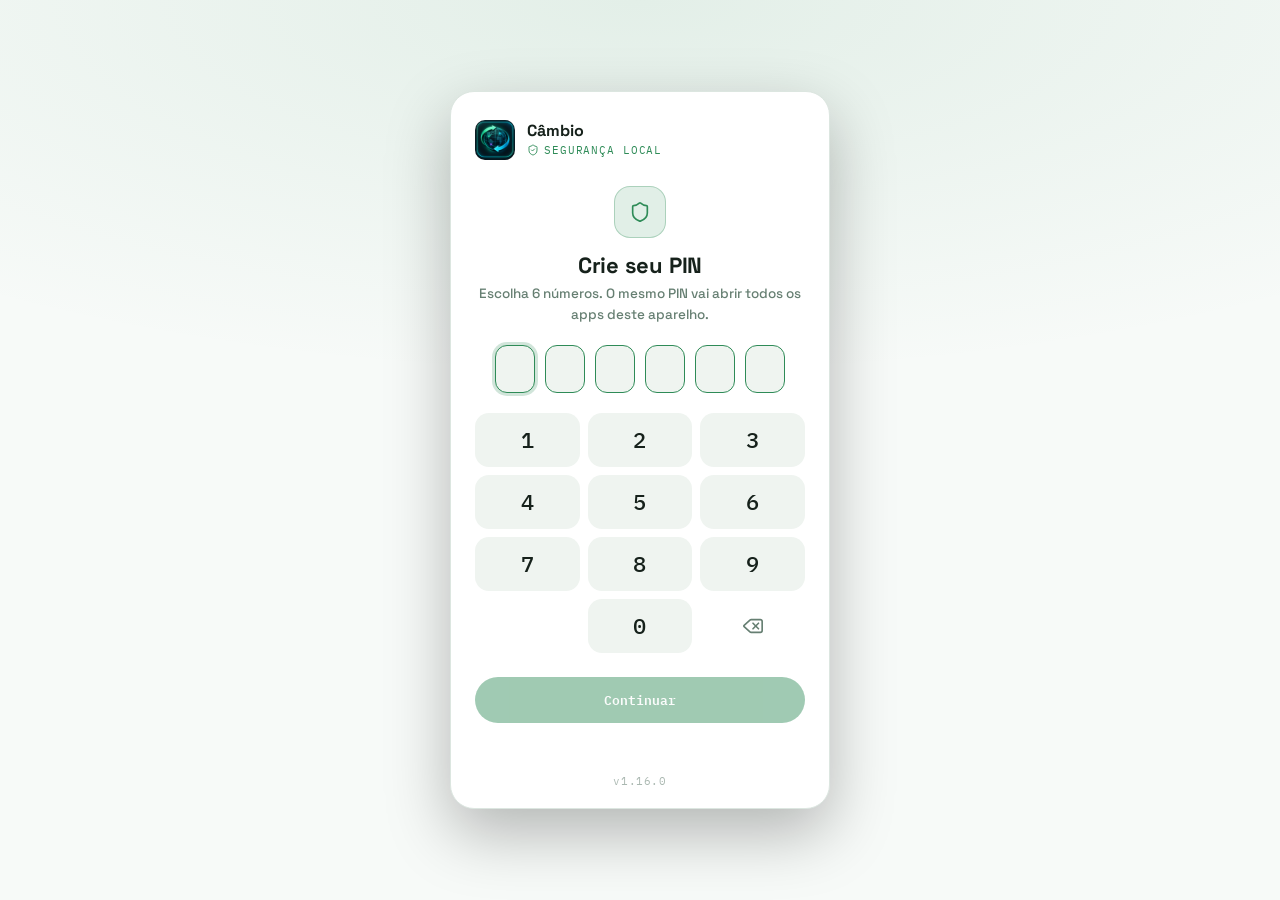
==== commit 56b04186: "feat: Câmbio v1.16.0 com kits de 17/11, limpeza de CSS e correções (backup) Versão nova do Câmbio: k" ====
--- a/src/index.html
+++ b/src/index.html
@@ -1,20 +1,20 @@
 <!DOCTYPE html>
-<html lang="pt-BR" class="vault-locked" data-vault-version="1.15.6" data-vault-app="cambio-sim" data-vault-name="Câmbio">
+<html lang="pt-BR" class="vault-locked" data-vault-version="1.16.0" data-vault-app="cambio-sim" data-vault-name="Câmbio">
 <head>
 <meta charset="UTF-8">
 <meta name="viewport" content="width=device-width, initial-scale=1, viewport-fit=cover">
 <meta name="theme-color" content="#0E1210">
-<meta http-equiv="Content-Security-Policy" content="default-src 'self'; script-src 'self' https://www.gstatic.com https://www.google.com; style-src 'self' 'unsafe-inline'; font-src 'self'; connect-src 'self' https://firestore.googleapis.com https://content-firebaseappcheck.googleapis.com https://www.google.com https://economia.awesomeapi.com.br https://cdn.jsdelivr.net https://api.frankfurter.dev https://api.binance.com; img-src 'self' data:; manifest-src 'self'; frame-src https://www.google.com; object-src 'none'; base-uri 'self'; form-action 'self'; worker-src 'self';">
+<meta http-equiv="Content-Security-Policy" content="default-src 'self'; script-src 'self'; style-src 'self' 'unsafe-inline'; font-src 'self'; connect-src 'self' https://economia.awesomeapi.com.br https://cdn.jsdelivr.net https://api.frankfurter.dev https://api.binance.com; img-src 'self' data:; manifest-src 'self'; frame-src https://systekna-ponte.web.app; object-src 'none'; base-uri 'self'; form-action 'self'; worker-src 'self';">
 <meta name="referrer" content="no-referrer">
 <link rel="manifest" href="manifest.json">
 <link rel="icon" href="cambio-icon-192.png" sizes="192x192" type="image/png">
 <link rel="apple-touch-icon" href="cambio-icon-512.png">
 <title>Câmbio — Moedas & Simulador VET</title>
 <!-- Log de erros: primeiro script, para pegar erros desde o início -->
-<script src="apoio/stk-pkg-erros.js" data-app="CAMBIO"></script>
+<script src="apoio/stk-pkt-erros.js" data-app="CAMBIO"></script>
 <link rel="stylesheet" href="fonts/fonts.css">
 <link rel="stylesheet" href="css/style.css">
-<link rel="stylesheet" href="stk-pkg-secure-ui.css">
+<link rel="stylesheet" href="stk-pkt-secure-ui.css">
 <link rel="stylesheet" href="apoio/apoio.css" id="dz-style">
 </head>
 <body>
@@ -30,8 +30,21 @@
     </div>
   </header>
 
+  <div class="alert-seed danger" id="app-error" role="alert">
+    <p>Algo deu errado ao abrir o app. Feche e abra de novo.</p>
+  </div>
+
+  <div class="alert-seed warn-box" id="save-error" role="alert">
+    <p>Não foi possível salvar no histórico. Tente de novo. Seus registros antigos continuam guardados.</p>
+  </div>
+
+  <div class="alert-seed warn-box" id="data-error" role="alert">
+    <p>Não conseguimos abrir seus dados neste aparelho. Nada foi apagado. Restaure um backup nas Configurações (Seus dados) ou feche e abra o app de novo.</p>
+    <button type="button" class="link-btn" id="data-error-restore">Restaurar backup</button>
+  </div>
+
   <!-- Seletor de Moedas Expandido -->
-  <div class="tabs-seed" id="currency-tabs" role="group" aria-label="Moeda" style="margin-top:18px;">
+  <div class="tabs-seed tabs-currency" id="currency-tabs" role="group" aria-label="Moeda">
     <button type="button" class="tab-btn-seed active" data-cur="USD" aria-pressed="true">USD</button>
     <button type="button" class="tab-btn-seed" data-cur="EUR" aria-pressed="false">EUR</button>
     <button type="button" class="tab-btn-seed" data-cur="BTC" aria-pressed="false">BTC</button>
@@ -65,7 +78,7 @@
 
     <!-- Histórico / Sparkline com Tooltip -->
     <div class="spark-wrap">
-      <div class="tabs-seed small" role="group" aria-label="Período" style="margin-bottom:14px;">
+      <div class="tabs-seed small tabs-period" role="group" aria-label="Período">
         <button type="button" class="tab-btn-seed" id="per-7d">7D</button>
         <button type="button" class="tab-btn-seed active" id="per-30d">30D</button>
         <button type="button" class="tab-btn-seed" id="per-90d">90D</button>
@@ -80,7 +93,7 @@
       </div>
     </div>
 
-    <div class="stat-grid-seed" style="margin-top:18px;">
+    <div class="stat-grid-seed stat-grid-chart">
       <div class="stat-card-seed">
         <div class="k">MÁXIMA</div>
         <div class="v skeleton-block" id="stat-high">0,0000</div>
@@ -135,7 +148,7 @@
         <input type="text" id="conv-output" inputmode="decimal" value="—" readonly>
       </div>
     </div>
-    <button class="btn-seed btn-primary-seed btn-full" id="btn-add-log" type="button" style="margin-top:6px;"><i data-icon="plus" data-size="16"></i> Adicionar ao histórico</button>
+    <button class="btn-seed btn-primary-seed btn-full btn-add-log" id="btn-add-log" type="button"><i data-icon="plus" data-size="16"></i> Adicionar ao histórico</button>
   </div>
 
   <!-- Histórico de Conversões -->
@@ -249,7 +262,7 @@
           <button type="button" class="alert-dir-btn" id="alert-dir-below"><i data-icon="arrow-down" data-size="15"></i> abaixo de</button>
         </div>
         <div class="row-gap">
-          <button class="btn-seed btn-primary-seed" id="alert-save" type="button" style="flex:1;">Salvar alerta</button>
+          <button class="btn-seed btn-primary-seed btn-grow" id="alert-save" type="button">Salvar alerta</button>
           <button class="btn-seed btn-secondary-seed" id="alert-clear" type="button">Remover</button>
         </div>
         <button class="btn-seed btn-secondary-seed btn-full" id="btn-notify-perm" type="button"><i data-icon="bell" data-size="15"></i> Ativar notificações push</button>
@@ -271,12 +284,13 @@
 
 <script src="js/cambio-engine.js"></script>
 <script src="js/quote-sources.js"></script>
-<script src="stk-pkg-financ-icons.js"></script>
-<script src="stk-pkg-bip39-pt.js"></script>
-<script src="stk-pkg-secure-vault.js"></script>
-<script src="stk-pkg-secure-ui.js"></script>
-<script src="js/app.js"></script>
-<script src="apoio/stk-pkg-feedback.js"></script>
-<script src="apoio/stk-pkg-doacao.js" data-app="CAMBIO" data-flutuante="false"></script>
+<script src="stk-pkt-financ-icons.js"></script>
+<script src="stk-pkt-bip39-pt.js"></script>
+<script src="stk-pkt-secure-vault.js"></script>
+<script src="stk-pkt-secure-ui.js"></script>
+<script src="js/program.js"></script>
+<script src="apoio/stk-pkt-ponte.js"></script>
+<script src="apoio/stk-pkt-feedback.js"></script>
+<script src="apoio/stk-pkt-doacao.js" data-app="CAMBIO" data-flutuante="false"></script>
 </body>
 </html>
--- a/src/css/style.css
+++ b/src/css/style.css
@@ -323,6 +323,18 @@
   color: var(--ink);
 }
 
+.alert-seed .link-btn {
+  font-family: 'IBM Plex Mono', monospace;
+  font-size: 12px;
+  color: var(--accent);
+  background: none;
+  border: none;
+  cursor: pointer;
+  padding: 0;
+  margin-top: 8px;
+  text-decoration: underline;
+}
+
 .alert-seed.warn-box {
   background: rgba(224,193,133,0.12);
   border: 1px solid rgba(224,193,133,0.3);
@@ -795,3 +807,14 @@
 .fi-spin { animation: fi-spin 1s linear infinite; }
 @keyframes fi-spin { to { transform: rotate(360deg); } }
 @media (prefers-reduced-motion: reduce) { .fi-spin { animation: none; } }
+
+/* Utilitários e variantes que antes eram estilo inline */
+.tabs-currency { margin-top: 18px; }
+.tabs-period { margin-bottom: 14px; }
+.stat-grid-chart { margin-top: 18px; }
+.btn-add-log { margin-top: 6px; }
+.btn-grow { flex: 1; }
+.stat-card-seed .v.is-up { color: var(--up); }
+.stat-card-seed .v.is-down { color: var(--down); }
+.is-hidden { display: none !important; }
+body.modal-open { overflow: hidden; }
--- a/src/stk-pkt-secure-ui.css
+++ b/src/stk-pkt-secure-ui.css
@@ -0,0 +1,233 @@
+/* FINANC vault UI. Usa os tokens do app (--bg, --surface, --accent...) com fallback no tema escuro padrão. */
+html.vault-locked body > :not(#vaultGate):not(.vault-dialog) { display:none !important; }
+html.vault-locked body { min-height:100vh; min-height:100dvh; display:grid; place-items:center; margin:0; padding:20px 16px; box-sizing:border-box; background:var(--bg, #0e1210); color:var(--ink, #eaf0ec);
+  background-image:radial-gradient(120% 60% at 50% 0%, color-mix(in srgb, var(--accent, #6fcf97) 10%, transparent), transparent 70%); }
+.fi { display:inline-block; flex-shrink:0; vertical-align:middle; }
+
+#vaultGate { box-sizing:border-box; width:min(100%, 380px); margin:0; padding:28px 24px 22px; text-align:center; background:var(--surface, #171d1a); color:var(--ink, #eaf0ec); border:1px solid var(--line, #2c3733); border-radius:24px; box-shadow:0 24px 64px rgba(0,0,0,.28); font:15px/1.5 'Space Grotesk', system-ui, sans-serif; }
+#vaultGate [hidden], .vault-dialog [hidden] { display:none !important; }
+.vault-brand { display:flex; align-items:center; gap:12px; margin-bottom:26px; text-align:left; }
+.vault-logo { width:40px; height:40px; border-radius:10px; display:block; }
+.vault-app-name { font-size:16px; font-weight:700; line-height:1.1; }
+.vault-eyebrow { display:flex; align-items:center; gap:5px; margin-top:3px; color:var(--accent, #6fcf97); font:11px/1.4 'IBM Plex Mono', monospace; letter-spacing:.08em; }
+.vault-badge { display:inline-grid; place-items:center; width:52px; height:52px; margin:0 auto 14px; border-radius:16px; color:var(--accent, #6fcf97); background:color-mix(in srgb, var(--accent, #6fcf97) 14%, transparent); border:1px solid color-mix(in srgb, var(--accent, #6fcf97) 30%, transparent); }
+.vault-badge-danger { color:var(--down, #e08585); background:color-mix(in srgb, var(--down, #e08585) 14%, transparent); border-color:color-mix(in srgb, var(--down, #e08585) 30%, transparent); }
+#vaultGate h1 { margin:0 0 6px; color:var(--ink, #eaf0ec); font-size:22px; line-height:1.2; letter-spacing:-.01em; }
+#vaultGate p { margin:0 0 4px; color:var(--ink-dim, #8fa098); font-size:13.5px; line-height:1.5; }
+#vaultForm { margin:20px 0 0; }
+
+/* PIN: input real invisível sobre as 6 caixas */
+.vault-pin-wrap { position:relative; margin:0 auto 20px; width:max-content; cursor:text; }
+.vault-pin-input { position:absolute; inset:0; width:100%; height:100%; opacity:0; border:0; padding:0; margin:0; font-size:16px; caret-color:transparent; }
+.vault-dots { display:flex; gap:10px; }
+.vault-dots span { width:40px; height:48px; border-radius:12px; background:var(--surface-2, #202824); border:1px solid var(--line, #2c3733); display:grid; place-items:center; transition:border-color .15s, background .15s; }
+.vault-dots span::after { content:''; width:12px; height:12px; border-radius:50%; background:var(--ink, #eaf0ec); transform:scale(0); transition:transform .15s; }
+.vault-dots span.filled { border-color:color-mix(in srgb, var(--accent, #6fcf97) 55%, var(--line, #2c3733)); }
+.vault-dots span.filled::after { transform:scale(1); }
+.vault-pin-input:focus-visible + .vault-dots span:not(.filled) { border-color:var(--accent, #6fcf97); }
+.vault-pin-input:focus-visible + .vault-dots span.filled + span:not(.filled), .vault-pin-input:focus-visible + .vault-dots span:first-child:not(.filled) { box-shadow:0 0 0 3px color-mix(in srgb, var(--accent, #6fcf97) 22%, transparent); }
+.vault-shake { animation:vault-shake .4s; }
+.vault-shake span { border-color:var(--down, #e08585) !important; }
+@keyframes vault-shake { 20%,60% { transform:translateX(-8px); } 40%,80% { transform:translateX(8px); } }
+
+/* Teclado numérico */
+.vault-keypad { display:grid; grid-template-columns:repeat(3, 1fr); gap:8px; margin:0 0 16px; }
+#vaultGate .vault-keypad button { height:54px; margin:0; display:grid; place-items:center; border-radius:14px; border:1px solid transparent; background:var(--surface-2, #202824); color:var(--ink, #eaf0ec); font:500 22px 'IBM Plex Mono', monospace; cursor:pointer; -webkit-tap-highlight-color:transparent; transition:background .12s, transform .08s; }
+#vaultGate .vault-keypad button:hover { border-color:var(--line, #2c3733); }
+#vaultGate .vault-keypad button:active { transform:scale(.96); background:color-mix(in srgb, var(--accent, #6fcf97) 18%, var(--surface-2, #202824)); }
+#vaultGate .vault-keypad button[data-key=del] { background:transparent; color:var(--ink-dim, #8fa098); }
+#vaultGate .vault-keypad .vault-key-bio { background:color-mix(in srgb, var(--accent, #6fcf97) 12%, transparent); color:var(--accent, #6fcf97); }
+#vaultGate .vault-keypad .vault-key-bio.is-off { visibility:hidden; }
+#vaultGate .vault-keypad button:disabled { opacity:.4; cursor:not-allowed; transform:none; }
+
+.vault-field { display:block; margin:0 0 16px; text-align:left; color:var(--ink-dim, #8fa098); font:11px/1.4 'IBM Plex Mono', monospace; }
+#vaultGate input:not(.vault-pin-input), .vault-dialog input { display:block; box-sizing:border-box; width:100%; padding:12px 14px; margin:7px 0 0; color:var(--ink, #eaf0ec); background:var(--surface-2, #202824); border:1px solid var(--line, #2c3733); border-radius:10px; outline:none; font:14px 'IBM Plex Mono', monospace; }
+#vaultGate input:not(.vault-pin-input):focus, .vault-dialog input:focus { border-color:var(--accent, #6fcf97); box-shadow:0 0 0 3px color-mix(in srgb, var(--accent, #6fcf97) 18%, transparent); }
+/* PIN em campo de texto (não de senha, para o Google e o Proton Pass não oferecerem nem salvarem), mascarado. */
+.vault-masked { -webkit-text-security:disc; text-security:disc; }
+.vault-pin { text-align:center; font-size:22px !important; letter-spacing:.35em; }
+
+/* Botões */
+#vaultGate button, .vault-dialog button, #vaultProfileBtn, .vp-drawer button { display:inline-flex; align-items:center; justify-content:center; gap:8px; box-sizing:border-box; cursor:pointer; font:600 13px 'IBM Plex Mono', monospace; }
+.vault-primary, .vault-secondary { width:100%; min-height:46px; padding:12px 16px; margin:8px 0 0; border-radius:999px; }
+.vault-primary { border:0; background:var(--accent, #6fcf97); color:var(--bg, #0e1210); }
+.vault-secondary { border:1px solid var(--line, #2c3733); background:var(--surface-2, #202824); color:var(--ink, #eaf0ec); }
+#vaultGate .vault-primary:disabled { opacity:.45; cursor:not-allowed; }
+.vault-footer { display:flex; justify-content:center; gap:18px; margin-top:12px; }
+.vault-link { padding:8px 4px; border:0; background:none; color:var(--accent, #6fcf97); font-weight:500 !important; }
+.vault-link:hover { text-decoration:underline; text-underline-offset:3px; }
+#vaultGate :focus-visible, #vaultProfileBtn:focus-visible, .vp-drawer :focus-visible, .vault-dialog :focus-visible { outline:2px solid var(--accent, #6fcf97); outline-offset:2px; }
+
+#vaultRecoveryCode { margin:16px 0 8px !important; padding:14px; border-radius:12px; background:var(--surface-2, #202824); border:1px dashed var(--line, #2c3733); overflow-wrap:anywhere; color:var(--ink, #eaf0ec) !important; font:13px/1.7 'IBM Plex Mono', monospace !important; user-select:all; }
+/* 12 palavras e o código de 12 caracteres (tela de PIN e janela de Configurações). */
+.vault-seed { list-style:none; display:grid; grid-template-columns:repeat(2, 1fr); gap:6px; margin:14px 0 8px; padding:0; counter-reset:seed; text-align:left; user-select:all; }
+.vault-seed li { counter-increment:seed; display:flex; align-items:baseline; gap:8px; padding:8px 10px; border-radius:10px; background:var(--surface-2, #202824); border:1px solid var(--line, #2c3733); color:var(--ink, #eaf0ec); font:500 14px/1.3 'IBM Plex Mono', monospace; }
+.vault-seed li::before { content:counter(seed) '.'; min-width:2.2ch; color:var(--ink-dim, #8fa098); font-size:11px; }
+.vault-hash { margin:4px 0 12px !important; padding:10px; border-radius:12px; background:var(--surface-2, #202824); border:1px dashed var(--line, #2c3733); color:var(--ink, #eaf0ec) !important; font:600 18px/1.4 'IBM Plex Mono', monospace !important; letter-spacing:.08em; text-align:center; user-select:all; }
+.vault-seed-label { margin:0 !important; text-align:left; color:var(--ink-dim, #8fa098); font:11px/1.4 'IBM Plex Mono', monospace !important; }
+#vaultGate textarea, .vault-dialog textarea { display:block; box-sizing:border-box; width:100%; min-height:84px; padding:12px 14px; margin:7px 0 0; resize:vertical; color:var(--ink, #eaf0ec); background:var(--surface-2, #202824); border:1px solid var(--line, #2c3733); border-radius:10px; outline:none; font:14px/1.5 'IBM Plex Mono', monospace; }
+#vaultGate textarea:focus, .vault-dialog textarea:focus { border-color:var(--accent, #6fcf97); box-shadow:0 0 0 3px color-mix(in srgb, var(--accent, #6fcf97) 18%, transparent); }
+#vaultMessage { min-height:1.4em; margin-top:10px !important; color:var(--down, #e08585) !important; font:12px/1.5 'IBM Plex Mono', monospace !important; }
+#vaultSaveError { color:var(--down, #e08585); font:12px 'IBM Plex Mono', monospace; }
+#vaultSaveError:not(:empty) { position:fixed; top:0; left:0; right:0; z-index:100000; padding:12px; background:#651d1d; color:white; }
+#vaultGate.vault-busy p { color:var(--ink, #eaf0ec); }
+
+
+.vault-dialog { box-sizing:border-box; width:min(calc(100% - 32px), 400px); border-radius:20px; padding:22px; background:var(--surface, #171d1a); color:var(--ink, #eaf0ec); border:1px solid var(--line, #2c3733); font-family:'Space Grotesk', system-ui, sans-serif; }
+.vault-dialog::backdrop { background:rgba(0,0,0,.7); backdrop-filter:blur(2px); }
+.vault-dialog-head { display:flex; align-items:center; gap:12px; margin-bottom:8px; }
+.vault-dialog-head .vault-badge { width:40px; height:40px; margin:0; border-radius:12px; flex-shrink:0; }
+.vault-dialog-head p { margin:0; font-size:14px; line-height:1.4; }
+.vault-dialog-actions { display:flex; gap:8px; margin-top:14px; }
+.vault-dialog-actions button { white-space:nowrap; flex:1; min-height:44px; padding:10px 16px; border-radius:999px; }
+.vault-dialog-actions button:not([type=button]) { border:0; background:var(--accent, #6fcf97); color:var(--bg, #0e1210); }
+.vault-dialog-actions button.vault-dialog-primary { border:0; background:var(--accent, #6fcf97); color:var(--bg, #0e1210); }
+.vault-dialog-actions button[type=button]:not(.vault-dialog-primary) { border:1px solid var(--line, #2c3733); background:var(--surface-2, #202824); color:var(--ink, #eaf0ec); }
+
+.vault-dim { display:block; color:var(--ink-dim, #8fa098); font-size:12.5px; line-height:1.45; margin:2px 0 0; }
+.vault-code { margin:12px 0 4px; padding:12px; border-radius:12px; background:var(--surface-2, #202824); border:1px dashed var(--line, #2c3733); overflow-wrap:anywhere; font:13px/1.7 'IBM Plex Mono', monospace; user-select:all; }
+.vault-dialog-actions button.vault-dialog-danger { border:0; background:var(--down, #e08585); color:var(--bg, #0e1210); }
+
+/* Configurações: tela cheia (fs-sheet) ou aba do app (FinancSettings.mount) */
+.fs-sheet { box-sizing:border-box; width:min(100%, 560px); max-width:100%; height:100%; max-height:100%; margin:0 0 0 auto; padding:0; border:0; border-left:1px solid var(--line, #2c3733); background:var(--bg, #0e1210); color:var(--ink, #eaf0ec); font-family:'Space Grotesk', system-ui, sans-serif; }
+.fs-sheet::backdrop { background:rgba(0,0,0,.55); backdrop-filter:blur(2px); }
+.fs-sheet[open] { display:flex; flex-direction:column; animation:fs-in .2s ease-out; }
+@keyframes fs-in { from { transform:translateX(24px); opacity:0; } }
+.fs-head { display:flex; align-items:center; gap:10px; padding:calc(12px + env(safe-area-inset-top, 0px)) 16px 12px; border-bottom:1px solid var(--line, #2c3733); background:var(--surface, #171d1a); }
+.fs-head h2 { margin:0; font-size:18px; line-height:1.2; }
+.fs-head span { font:11px 'IBM Plex Mono', monospace; color:var(--ink-dim, #8fa098); }
+.fs-back { display:grid; place-items:center; width:40px; height:40px; border-radius:50%; border:1px solid var(--line, #2c3733); background:var(--surface-2, #202824); color:var(--ink, #eaf0ec); cursor:pointer; }
+.fs-body { flex:1; overflow:auto; padding:8px 16px calc(24px + env(safe-area-inset-bottom, 0px)); }
+.fs { font-family:'Space Grotesk', system-ui, sans-serif; color:var(--ink, #eaf0ec); }
+.fs-group { margin:18px 0 0; }
+.fs-title { margin:0 0 8px 4px; font:600 11px 'IBM Plex Mono', monospace; letter-spacing:.06em; text-transform:uppercase; color:var(--ink-dim, #8fa098); }
+.fs-list { background:var(--surface, #171d1a); border:1px solid var(--line, #2c3733); border-radius:16px; overflow:hidden; }
+.fs-row { display:flex; align-items:center; gap:12px; width:100%; box-sizing:border-box; min-height:60px; padding:12px 14px; border:0; border-top:1px solid var(--line, #2c3733); background:none; color:inherit; text-align:left; font:inherit; }
+.fs-row:first-child { border-top:0; }
+.fs-row[data-wide] { flex-wrap:wrap; }
+.fs-row[data-wide] .fs-seg { flex-basis:100%; }
+.fs-action { cursor:pointer; }
+.fs-action:hover { background:var(--surface-2, #202824); }
+.fs-action > .fi:last-child { color:var(--ink-dim, #8fa098); }
+.fs-ic { display:grid; place-items:center; width:34px; height:34px; flex-shrink:0; border-radius:10px; background:var(--surface-2, #202824); color:var(--ink-dim, #8fa098); }
+.fs-text { flex:1; min-width:0; display:flex; flex-direction:column; gap:2px; }
+.fs-text b { font-size:14.5px; font-weight:600; }
+.fs-text span { font-size:12.5px; line-height:1.4; color:var(--ink-dim, #8fa098); }
+.fs-accent .fs-ic, .fs-accent b { color:var(--accent, #6fcf97); }
+.fs-danger .fs-ic, .fs-danger b { color:var(--down, #e08585); }
+.fs-danger .fs-ic { background:color-mix(in srgb, var(--down, #e08585) 12%, transparent); }
+.fs-switch { position:relative; flex-shrink:0; width:46px; height:28px; padding:0; border-radius:999px; border:1px solid var(--line, #2c3733); background:var(--surface-2, #202824); cursor:pointer; transition:background .15s; }
+.fs-switch span { position:absolute; top:3px; left:3px; width:20px; height:20px; border-radius:50%; background:var(--ink-dim, #8fa098); transition:transform .15s, background .15s; }
+.fs-switch[aria-checked=true] { background:var(--accent, #6fcf97); border-color:var(--accent, #6fcf97); }
+.fs-switch[aria-checked=true] span { transform:translateX(18px); background:var(--bg, #0e1210); }
+.fs-switch:disabled { opacity:.4; cursor:not-allowed; }
+.fs-select { flex-shrink:0; padding:8px 10px; border-radius:10px; border:1px solid var(--line, #2c3733); background:var(--surface-2, #202824); color:var(--ink, #eaf0ec); font:13px 'IBM Plex Mono', monospace; }
+.fs-seg { display:flex; gap:4px; padding:4px; border-radius:999px; border:1px solid var(--line, #2c3733); background:var(--surface-2, #202824); }
+.fs-seg button { flex:1; display:inline-flex; align-items:center; justify-content:center; gap:6px; padding:8px 6px; border:0; border-radius:999px; background:none; color:var(--ink-dim, #8fa098); font:600 12px 'IBM Plex Mono', monospace; cursor:pointer; }
+.fs-seg button[aria-pressed=true] { background:var(--surface, #171d1a); color:var(--accent, #6fcf97); box-shadow:0 1px 3px rgba(0,0,0,.2); }
+.fs-toast { min-height:1.4em; margin:14px 4px 0; font:12px/1.5 'IBM Plex Mono', monospace; color:var(--accent, #6fcf97); }
+.fs-toast.fs-bad { color:var(--down, #e08585); }
+.fs :focus-visible, .fs-sheet :focus-visible { outline:2px solid var(--accent, #6fcf97); outline-offset:2px; }
+@media (max-width:560px) { .fs-sheet { border-left:0; } }
+@media (prefers-reduced-motion: reduce) { .fs-sheet[open] { animation:none; } .fs-switch, .fs-switch span { transition:none; } }
+@media (max-width:360px) { .vault-dots { gap:6px; } .vault-dots span { width:36px; height:44px; } #vaultGate { padding:24px 16px 18px; } }
+@media (prefers-reduced-motion: reduce) { .vault-shake { animation:none; } .vault-dots span, .vault-dots span::after, .vault-keypad button { transition:none; } }
+/* Blindagem contra estilos globais dos apps (select, h2, button) */
+.fs .fs-select { width:auto !important; min-width:0; max-width:none; flex:0 0 auto; margin:0; height:auto; }
+.fs-head h2 { border:0 !important; padding:0 !important; margin:0 !important; color:var(--ink, #eaf0ec) !important; font:700 18px/1.2 'Space Grotesk', system-ui, sans-serif !important; }
+.fs .fs-row, .fs .fs-seg button, .fs .fs-switch, .fs-back { margin:0; box-shadow:none; text-transform:none; letter-spacing:normal; }
+.fs .fs-title { border:0; padding:0; }
+.vault-version { display:block; margin-top:14px; color:var(--ink-dim, #8fa098); opacity:.55; font:10.5px/1 'IBM Plex Mono', monospace; letter-spacing:.06em; }
+#vaultBoot { color:var(--ink-dim, #8fa098); opacity:.6; font:11px/1 'IBM Plex Mono', monospace; letter-spacing:.06em; position:fixed; left:50%; top:50%; transform:translate(-50%, -50%); }
+
+/* Menu do app: botão de 3 pontos ao lado do título + painel lateral à esquerda. */
+#vaultProfileBtn { flex:none; width:40px; height:40px; padding:0; border:1px solid var(--line, #2c3733); border-radius:50%; background:var(--surface, #171d1a); color:var(--ink, #eaf0ec); -webkit-tap-highlight-color:transparent; transition:background .15s ease, border-color .15s ease, transform .1s ease; }
+#vaultProfileBtn:hover { border-color:var(--accent, #6fcf97); background:color-mix(in srgb, var(--accent, #6fcf97) 10%, var(--surface, #171d1a)); }
+#vaultProfileBtn:active { transform:scale(.94); }
+.vp-avatar { display:grid; place-items:center; width:100%; height:100%; border-radius:50%; overflow:hidden; background:color-mix(in srgb, var(--accent, #6fcf97) 16%, var(--surface, #171d1a)); color:var(--accent, #6fcf97); }
+.vp-avatar img { width:100%; height:100%; object-fit:cover; display:block; }
+.vp-initials { font:700 14px/1 'Space Grotesk', system-ui, sans-serif; }
+.vp-drawer { position:fixed; inset:0 auto 0 0; margin:0; width:min(340px, 88vw); max-width:none; height:100dvh; max-height:none; padding:0; border:0; border-right:1px solid var(--line, #2c3733); background:var(--surface, #171d1a); color:var(--ink, #eaf0ec); box-shadow:24px 0 64px rgba(0,0,0,.35); font:14px/1.45 'Space Grotesk', system-ui, sans-serif; animation:vp-in .22s cubic-bezier(.2,.8,.2,1); }
+.vp-drawer::backdrop { background:rgba(0,0,0,.55); backdrop-filter:blur(2px); animation:vp-fade .22s ease; }
+.vp-drawer.vp-closing { animation:vp-out .18s ease forwards; }
+.vp-drawer.vp-closing::backdrop { opacity:0; transition:opacity .18s; }
+@keyframes vp-in { from { transform:translateX(-100%); } to { transform:none; } }
+@keyframes vp-out { to { transform:translateX(-100%); } }
+@keyframes vp-fade { from { opacity:0; } }
+.vp-panel { box-sizing:border-box; display:flex; flex-direction:column; min-height:100%; padding:calc(16px + env(safe-area-inset-top, 0px)) 16px calc(16px + env(safe-area-inset-bottom, 0px)); }
+.vp-head { position:relative; display:flex; flex-direction:column; align-items:center; text-align:center; padding:18px 8px 16px; }
+.vp-close { position:absolute; top:-4px; right:-4px; width:38px; height:38px; border:0; border-radius:50%; background:transparent; color:var(--ink-dim, #8fa098); }
+.vp-close:hover { background:var(--surface-2, #202824); color:var(--ink, #eaf0ec); }
+.vp-avatar-lg { width:68px; height:68px; margin-bottom:12px; border:2px solid color-mix(in srgb, var(--accent, #6fcf97) 45%, transparent); }
+.vp-avatar-lg .vp-initials { font-size:24px; }
+.vp-head h2 { margin:0; font-size:19px; line-height:1.2; color:var(--ink, #eaf0ec); border:0; padding:0; }
+.vp-sub { display:inline-flex; align-items:center; gap:5px; margin:6px 0 0; color:var(--accent, #6fcf97); font:11px/1.4 'IBM Plex Mono', monospace; letter-spacing:.04em; }
+.vp-stats { display:grid; grid-template-columns:1fr 1fr; gap:8px; margin:4px 0 14px; }
+.vp-stats div { display:flex; flex-direction:column; gap:4px; padding:10px 12px; border-radius:14px; background:var(--surface-2, #202824); border:1px solid var(--line, #2c3733); }
+.vp-stats span { display:flex; align-items:center; gap:5px; color:var(--ink-dim, #8fa098); font-size:11px; }
+.vp-stats b { font-size:14px; }
+.vp-menu { flex:1; overflow:auto; }
+.vp-section { margin:14px 6px 6px; color:var(--ink-dim, #8fa098); font:600 10.5px/1 'IBM Plex Mono', monospace; letter-spacing:.08em; text-transform:uppercase; }
+.vp-drawer .vp-item { display:flex !important; justify-content:flex-start !important; width:100%; gap:12px !important; padding:10px 8px; margin:0; border:0; border-radius:12px; background:transparent; color:var(--ink, #eaf0ec); text-align:left; font:inherit !important; }
+.vp-item:hover { background:var(--surface-2, #202824); }
+.vp-item > svg:last-child { margin-left:auto; color:var(--ink-dim, #8fa098); flex:none; }
+.vp-item-ic { display:grid; place-items:center; width:36px; height:36px; flex:none; border-radius:10px; background:var(--surface-2, #202824); color:var(--accent, #6fcf97); }
+.vp-item-text { display:flex; flex-direction:column; min-width:0; }
+.vp-item-text b { font-weight:600; font-size:14px; }
+.vp-item-text span { color:var(--ink-dim, #8fa098); font-size:12px; }
+.vp-danger .vp-item-ic, .vp-danger b { color:var(--down, #e08585); }
+/* Fonte fixa: o CSS do app pode estilizar footer/header e o menu precisa ser igual em todos. */
+.vp-head, .vp-foot { font:14px/1.45 'Space Grotesk', system-ui, sans-serif; }
+.vp-drawer .vp-head { margin:0; }
+.vp-foot { border-top:1px solid var(--line, #2c3733); padding-top:10px; margin-top:10px; }
+.vp-lock .vp-item-ic { background:color-mix(in srgb, var(--accent, #6fcf97) 16%, transparent); }
+.vp-version { margin:10px 0 0; text-align:center; color:var(--ink-dim, #8fa098); opacity:.6; font:10.5px/1.4 'IBM Plex Mono', monospace; letter-spacing:.04em; }
+@media (prefers-reduced-motion: reduce) { .vp-drawer, .vp-drawer::backdrop, .vp-drawer.vp-closing { animation:none; } #vaultProfileBtn { transition:none; } }
+
+[data-vault-profile-slot] { display:flex; flex:none; }
+/* Cabeçalho padrão dos apps FINANC: ⋮ à esquerda de eyebrow, título e descrição. */
+.app-head { display:flex; align-items:flex-start; gap:12px; margin:0 0 18px; }
+.app-head-text { flex:1; min-width:0; }
+.app-head .eyebrow { margin:0 0 6px; font:500 12px/1.3 'IBM Plex Mono', monospace; letter-spacing:.5px; color:var(--accent, #6fcf97); text-transform:uppercase; }
+.app-head h1 { margin:0 0 4px; font:700 26px/1.15 'Space Grotesk', system-ui, sans-serif; letter-spacing:0; color:var(--ink, #eaf0ec); }
+.app-head .lede { margin:0; font:12px/1.5 'IBM Plex Mono', monospace; color:var(--ink-dim, #8fa098); }
+[data-vault-profile-slot]:empty { display:none; }
+
+/* Mostrar ou ocultar senha (botão de olho dentro do campo) */
+.pw-wrap { position:relative; display:block; }
+#vaultGate .pw-wrap, .vault-dialog .pw-wrap { margin:7px 0 0; }
+.pw-wrap > input { width:100%; padding-right:48px !important; }
+#vaultGate .pw-wrap > input, .vault-dialog .pw-wrap > input { margin:0; }
+.pw-wrap > button.pw-toggle { position:absolute; top:50%; right:4px; transform:translateY(-50%); display:grid; place-items:center; width:40px; height:40px; min-height:0; margin:0; padding:0; border:0; border-radius:10px; background:none; box-shadow:none; color:var(--ink-dim, #8fa098); cursor:pointer; -webkit-tap-highlight-color:transparent; }
+.pw-wrap > button.pw-toggle:hover, .pw-wrap > button.pw-toggle[aria-pressed="true"] { color:var(--accent, #6fcf97); }
+.pw-wrap > button.pw-toggle:focus-visible { outline:2px solid var(--accent, #6fcf97); outline-offset:-2px; }
+
+
+/* Badge de status nas linhas de Configurações (mesmos tons do .badge do design system). */
+.fs-badge { flex-shrink:0; display:inline-flex; align-items:center; padding:3px 10px; border-radius:999px; font:11px 'IBM Plex Mono', monospace; white-space:nowrap; }
+.fs-badge-pos { background:color-mix(in srgb, var(--up, #6fcf97) 15%, transparent); color:var(--up, #6fcf97); }
+.fs-badge-neg { background:color-mix(in srgb, var(--down, #e08585) 15%, transparent); color:var(--down, #e08585); }
+.fs-badge-warn { background:color-mix(in srgb, var(--warn, #e0c185) 15%, transparent); color:var(--warn, #e0c185); }
+.fs-badge-info { background:color-mix(in srgb, var(--info, #7fa6cf) 15%, transparent); color:var(--info, #7fa6cf); }
+.fs-badge-neutral { background:var(--surface-2, #202824); color:var(--ink-dim, #8fa098); border:1px solid var(--line, #2c3733); }
+
+/* Kit 2.1 — Seus dados: entrega de arquivo (compartilhar ou baixar) e aviso de cópia de segurança */
+.vault-dialog-actions.vault-dialog-stack { flex-direction:column; align-items:stretch; }
+.vault-dialog-actions.vault-dialog-stack button { display:flex; align-items:center; justify-content:center; gap:8px; min-height:44px; }
+.vault-file-name { margin:4px 0 0; font:12px 'IBM Plex Mono', monospace; color:var(--ink-dim, #9aa7a1); overflow-wrap:anywhere; }
+.vault-dialog-msg:empty { display:none; }
+.vault-dialog-msg { margin:8px 0 0; font-size:13px; color:var(--down, #e08585); }
+#vaultBackupNudge { position:fixed; left:12px; right:12px; bottom:calc(12px + env(safe-area-inset-bottom, 0px)); z-index:99990; max-width:520px; margin:0 auto;
+  display:flex; align-items:center; gap:12px; flex-wrap:wrap; padding:12px 14px; border-radius:16px; border:1px solid var(--line, #2c3733);
+  background:color-mix(in srgb, var(--surface, #171d1a) 92%, transparent); color:var(--ink, #eaf0ec);
+  -webkit-backdrop-filter:blur(16px) saturate(180%); backdrop-filter:blur(16px) saturate(180%); box-shadow:0 12px 32px rgba(0,0,0,.25);
+  animation:vbn-in .25s ease-out; }
+#vaultBackupNudge .vbn-ic { display:grid; place-items:center; width:34px; height:34px; border-radius:10px; flex:none;
+  background:color-mix(in srgb, var(--accent, #6fcf97) 16%, transparent); color:var(--accent, #6fcf97); }
+#vaultBackupNudge p { flex:1 1 200px; margin:0; font-size:13.5px; line-height:1.4; }
+#vaultBackupNudge .vbn-actions { display:flex; gap:8px; margin-left:auto; }
+#vaultBackupNudge button { min-height:36px; padding:0 14px; border-radius:10px; border:1px solid var(--line, #2c3733); background:var(--surface-2, #202824);
+  color:var(--ink, #eaf0ec); font:600 13px 'Space Grotesk', system-ui, sans-serif; cursor:pointer; }
+#vaultBackupNudge button.vbn-primary { border:0; background:var(--accent, #6fcf97); color:var(--bg, #0e1210); }
+@keyframes vbn-in { from { opacity:0; transform:translateY(10px); } }
+@media (prefers-reduced-motion: reduce) { #vaultBackupNudge { animation:none; } }
